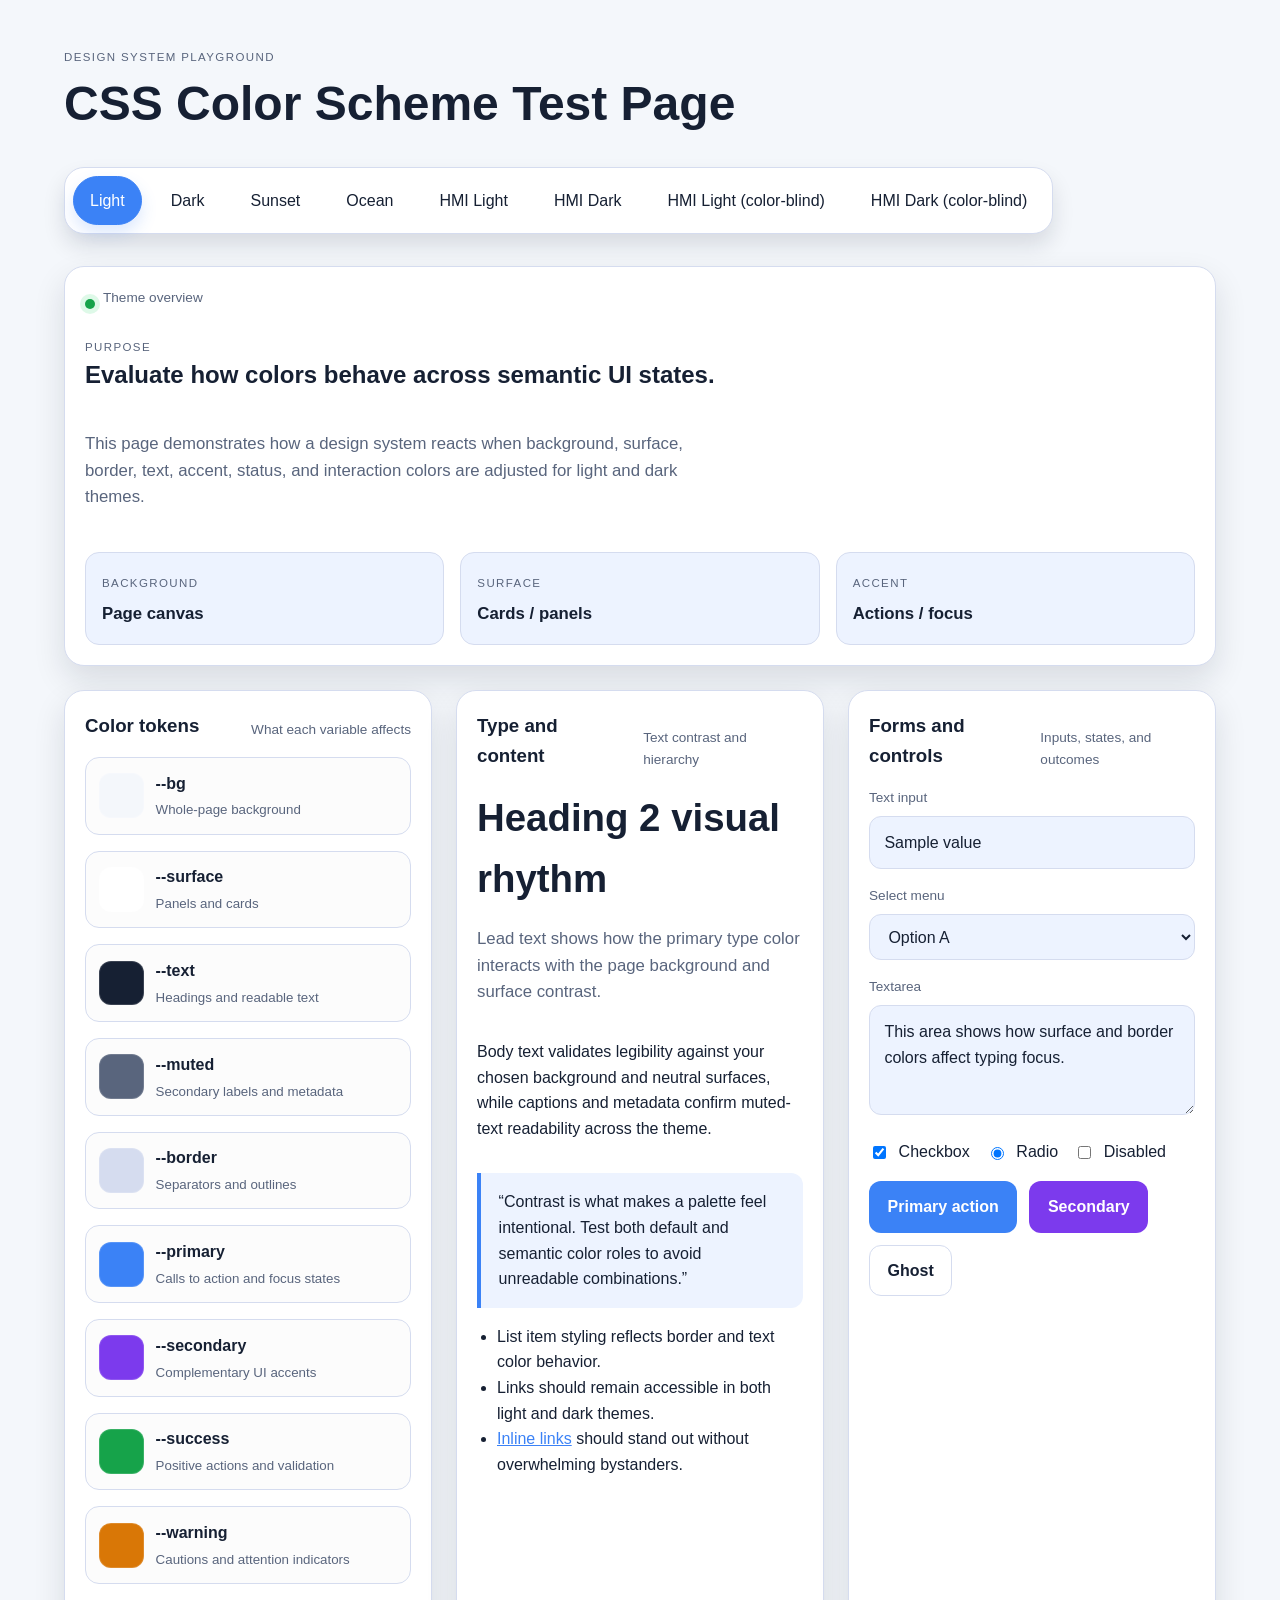
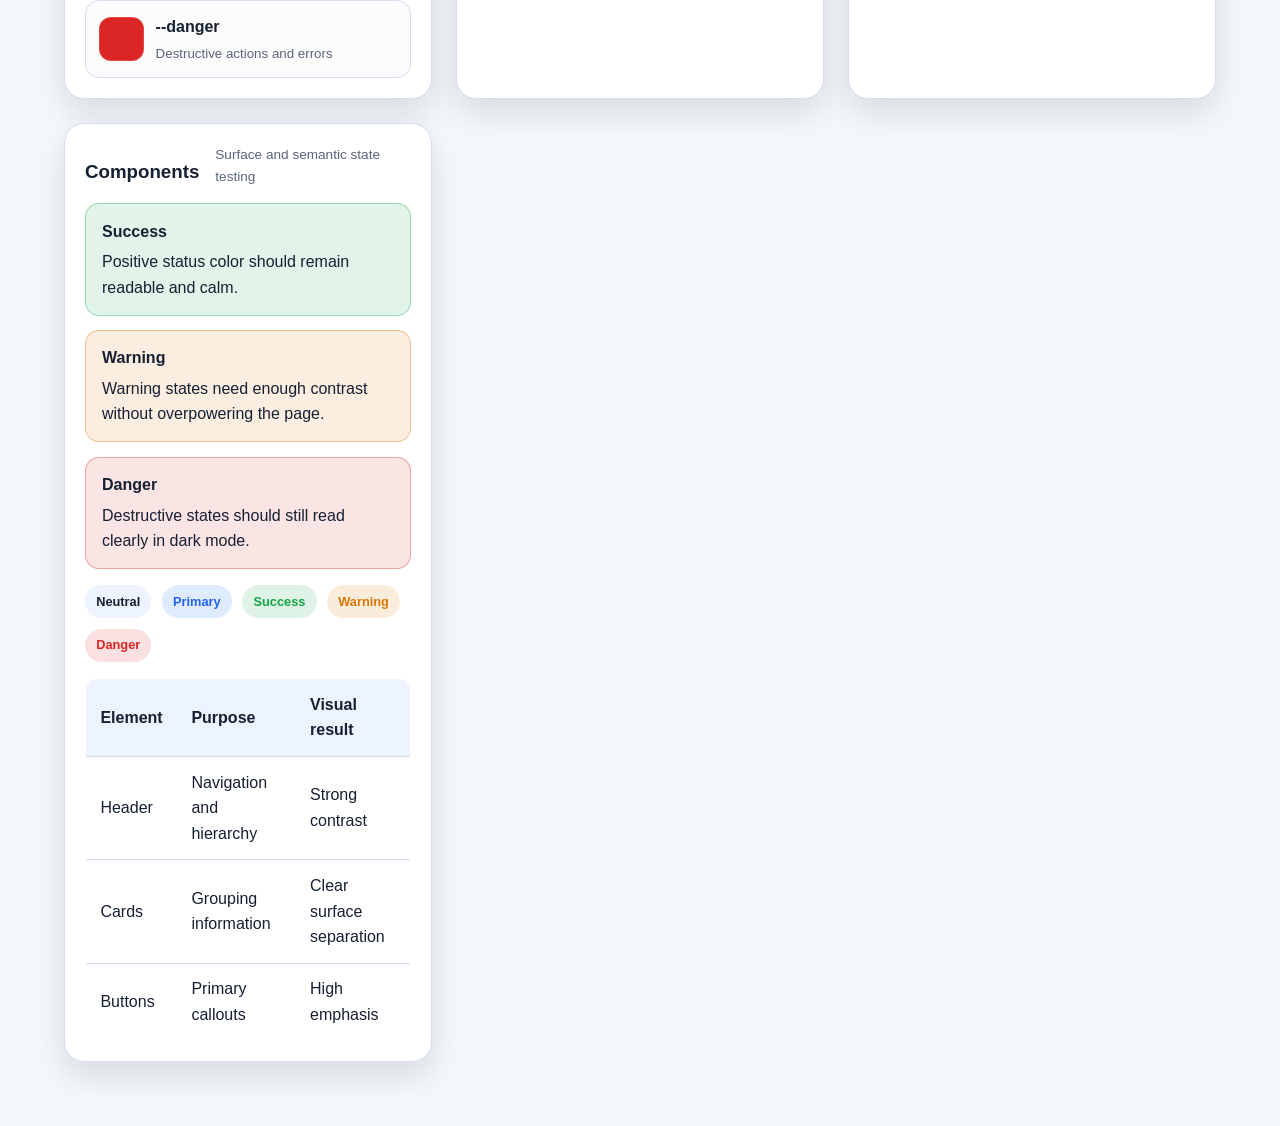
==== index.html @ 06e15a3f "Add four accessible HMI light and dark themes" ====
<!DOCTYPE html>
<html lang="en">
  <head>
    <meta charset="UTF-8" />
    <meta name="viewport" content="width=device-width, initial-scale=1.0" />
    <meta
      name="description"
      content="Theme playground for testing CSS color variables across light and dark color schemes."
    />
    <meta name="theme-color" content="#3b82f6" />
    <title>CSS Color Scheme Playground</title>
    <link rel="stylesheet" href="styles.css" />
  </head>
  <body>
    <div class="app-shell">
      <header class="topbar">
        <div>
          <p class="eyebrow">Design system playground</p>
          <h1>CSS Color Scheme Test Page</h1>
        </div>

        <div class="theme-picker" role="group" aria-label="Theme selector">
          <button class="theme-option is-active" data-theme-option="light" type="button">
            Light
          </button>
          <button class="theme-option" data-theme-option="dark" type="button">Dark</button>
          <button class="theme-option" data-theme-option="sunset" type="button">Sunset</button>
          <button class="theme-option" data-theme-option="ocean" type="button">Ocean</button>
          <button class="theme-option" data-theme-option="hmi-light" type="button">HMI Light</button>
          <button class="theme-option" data-theme-option="hmi-dark" type="button">HMI Dark</button>
          <button class="theme-option" data-theme-option="hmi-light-cvd" type="button">HMI Light (color-blind)</button>
          <button class="theme-option" data-theme-option="hmi-dark-cvd" type="button">HMI Dark (color-blind)</button>
        </div>
      </header>

      <main class="page-grid">
        <section class="panel hmi-demo" aria-labelledby="hmi-title">
          <p class="section-kicker">Operator display / sample states</p>
          <h2 id="hmi-title">Quiet during normal operation. Clear when attention is needed.</h2>
          <p class="lead">Neutral surfaces keep the process readable. Alarm priorities use color,
            shape, and text together. Color-blind variants use orange, blue, and purple instead
            of red-based priority coding; labels remain the same in every HMI theme.</p>
          <div class="alarm-grid">
            <div class="alarm-sample normal-state"><span class="alarm-symbol normal-symbol" aria-hidden="true">&#10003;</span><div><strong>Normal / running</strong><p>P-101 pump · No active alarm</p></div></div>
            <div class="alarm-sample priority-1"><span class="alarm-symbol octagon" aria-hidden="true">!</span><div><strong>P1 · High priority</strong><p>PT-101 · Pressure high-high</p></div></div>
            <div class="alarm-sample priority-2"><span class="alarm-symbol triangle" aria-hidden="true">!</span><div><strong>P2 · Medium priority</strong><p>LT-202 · Level high</p></div></div>
            <div class="alarm-sample priority-3"><span class="alarm-symbol square" aria-hidden="true">!</span><div><strong>P3 · Low priority</strong><p>FT-303 · Flow low</p></div></div>
          </div>
          <p class="hmi-note">Design study informed by ISA-101, EEMUA 201, and IEC 62682.
            These are adapted palettes, not a certified HMI or a standard-mandated color scheme.
            Priority assignments are illustrative.</p>
        </section>
        <section class="panel hero-panel">
          <div class="panel-header">
            <span class="status-dot"></span>
            <p>Theme overview</p>
          </div>

          <div class="hero-content">
            <div>
              <p class="section-kicker">Purpose</p>
              <h2>Evaluate how colors behave across semantic UI states.</h2>
            </div>
            <p class="lead">
              This page demonstrates how a design system reacts when background, surface,
              border, text, accent, status, and interaction colors are adjusted for light and
              dark themes.
            </p>
          </div>

          <div class="hero-metrics">
            <div class="metric-card">
              <span class="metric-label">Background</span>
              <strong>Page canvas</strong>
            </div>
            <div class="metric-card">
              <span class="metric-label">Surface</span>
              <strong>Cards / panels</strong>
            </div>
            <div class="metric-card">
              <span class="metric-label">Accent</span>
              <strong>Actions / focus</strong>
            </div>
          </div>
        </section>

        <section class="panel">
          <div class="section-heading">
            <h3>Color tokens</h3>
            <span>What each variable affects</span>
          </div>

          <div class="swatch-grid">
            <div class="swatch">
              <span class="swatch-color swatch-bg"></span>
              <div>
                <strong>--bg</strong>
                <small>Whole-page background</small>
              </div>
            </div>
            <div class="swatch">
              <span class="swatch-color swatch-surface"></span>
              <div>
                <strong>--surface</strong>
                <small>Panels and cards</small>
              </div>
            </div>
            <div class="swatch">
              <span class="swatch-color swatch-text"></span>
              <div>
                <strong>--text</strong>
                <small>Headings and readable text</small>
              </div>
            </div>
            <div class="swatch">
              <span class="swatch-color swatch-muted"></span>
              <div>
                <strong>--muted</strong>
                <small>Secondary labels and metadata</small>
              </div>
            </div>
            <div class="swatch">
              <span class="swatch-color swatch-border"></span>
              <div>
                <strong>--border</strong>
                <small>Separators and outlines</small>
              </div>
            </div>
            <div class="swatch">
              <span class="swatch-color swatch-primary"></span>
              <div>
                <strong>--primary</strong>
                <small>Calls to action and focus states</small>
              </div>
            </div>
            <div class="swatch">
              <span class="swatch-color swatch-secondary"></span>
              <div>
                <strong>--secondary</strong>
                <small>Complementary UI accents</small>
              </div>
            </div>
            <div class="swatch">
              <span class="swatch-color swatch-success"></span>
              <div>
                <strong>--success</strong>
                <small>Positive actions and validation</small>
              </div>
            </div>
            <div class="swatch">
              <span class="swatch-color swatch-warning"></span>
              <div>
                <strong>--warning</strong>
                <small>Cautions and attention indicators</small>
              </div>
            </div>
            <div class="swatch">
              <span class="swatch-color swatch-danger"></span>
              <div>
                <strong>--danger</strong>
                <small>Destructive actions and errors</small>
              </div>
            </div>
          </div>
        </section>

        <section class="panel">
          <div class="section-heading">
            <h3>Type and content</h3>
            <span>Text contrast and hierarchy</span>
          </div>

          <div class="type-demo">
            <h2>Heading 2 visual rhythm</h2>
            <p class="lead">
              Lead text shows how the primary type color interacts with the page background and
              surface contrast.
            </p>
            <p>
              Body text validates legibility against your chosen background and neutral surfaces,
              while captions and metadata confirm muted-text readability across the theme.
            </p>
            <blockquote>
              “Contrast is what makes a palette feel intentional. Test both default and semantic
              color roles to avoid unreadable combinations.”
            </blockquote>
            <ul>
              <li>List item styling reflects border and text color behavior.</li>
              <li>Links should remain accessible in both light and dark themes.</li>
              <li><a href="#">Inline links</a> should stand out without overwhelming bystanders.</li>
            </ul>
          </div>
        </section>

        <section class="panel">
          <div class="section-heading">
            <h3>Forms and controls</h3>
            <span>Inputs, states, and outcomes</span>
          </div>

          <div class="control-stack">
            <label class="field">
              <span>Text input</span>
              <input type="text" value="Sample value" aria-label="Text input sample" />
            </label>

            <label class="field">
              <span>Select menu</span>
              <select aria-label="Select sample">
                <option>Option A</option>
                <option>Option B</option>
                <option>Option C</option>
              </select>
            </label>

            <label class="field">
              <span>Textarea</span>
              <textarea aria-label="Textarea sample">This area shows how surface and border colors affect typing focus.</textarea>
            </label>

            <div class="check-grid">
              <label class="check-row"><input type="checkbox" checked /> Checkbox</label>
              <label class="check-row"><input type="radio" name="demo-radio" checked /> Radio</label>
              <label class="check-row"><input type="checkbox" /> Disabled</label>
            </div>

            <div class="button-row">
              <button class="primary-button" type="button">Primary action</button>
              <button class="secondary-button" type="button">Secondary</button>
              <button class="ghost-button" type="button">Ghost</button>
            </div>
          </div>
        </section>

        <section class="panel">
          <div class="section-heading">
            <h3>Components</h3>
            <span>Surface and semantic state testing</span>
          </div>

          <div class="component-row">
            <div class="alert alert-success">
              <strong>Success</strong>
              <span>Positive status color should remain readable and calm.</span>
            </div>
            <div class="alert alert-warning">
              <strong>Warning</strong>
              <span>Warning states need enough contrast without overpowering the page.</span>
            </div>
            <div class="alert alert-danger">
              <strong>Danger</strong>
              <span>Destructive states should still read clearly in dark mode.</span>
            </div>
          </div>

          <div class="badge-row">
            <span class="badge badge-neutral">Neutral</span>
            <span class="badge badge-primary">Primary</span>
            <span class="badge badge-success">Success</span>
            <span class="badge badge-warning">Warning</span>
            <span class="badge badge-danger">Danger</span>
          </div>

          <table>
            <thead>
              <tr>
                <th>Element</th>
                <th>Purpose</th>
                <th>Visual result</th>
              </tr>
            </thead>
            <tbody>
              <tr>
                <td>Header</td>
                <td>Navigation and hierarchy</td>
                <td>Strong contrast</td>
              </tr>
              <tr>
                <td>Cards</td>
                <td>Grouping information</td>
                <td>Clear surface separation</td>
              </tr>
              <tr>
                <td>Buttons</td>
                <td>Primary callouts</td>
                <td>High emphasis</td>
              </tr>
            </tbody>
          </table>
        </section>
      </main>
    </div>

    <script src="script.js"></script>
  </body>
</html>
---- styles.css ----
:root {
  --bg: #f4f7fb;
  --surface: #ffffff;
  --surface-strong: #edf3ff;
  --text: #162033;
  --muted: #59657d;
  --border: #d5dcef;
  --primary: #3b82f6;
  --primary-strong: #2563eb;
  --secondary: #7c3aed;
  --accent: #14b8a6;
  --success: #16a34a;
  --warning: #d97706;
  --danger: #dc2626;
  --shadow: rgba(15, 23, 42, 0.12);
  --ring: rgba(59, 130, 246, 0.18);
}

:root[data-theme="dark"] {
  --bg: #0b1220;
  --surface: #111b2d;
  --surface-strong: #18263d;
  --text: #edf3ff;
  --muted: #9eb3d9;
  --border: #2e4060;
  --primary: #7aa2ff;
  --primary-strong: #9bb9ff;
  --secondary: #b38cff;
  --accent: #3dd9c1;
  --success: #4ade80;
  --warning: #fbbf24;
  --danger: #f87171;
  --shadow: rgba(2, 6, 23, 0.55);
  --ring: rgba(122, 162, 255, 0.2);
}

:root[data-theme="sunset"] {
  --bg: #2b1a20;
  --surface: #3a2328;
  --surface-strong: #5a2b32;
  --text: #fce7f3;
  --muted: #f9c7d0;
  --border: #7d4a58;
  --primary: #f97316;
  --primary-strong: #ea580c;
  --secondary: #f43f5e;
  --accent: #fdba74;
  --success: #4ade80;
  --warning: #fbbf24;
  --danger: #fb7185;
  --shadow: rgba(38, 18, 25, 0.45);
  --ring: rgba(249, 115, 22, 0.22);
}

:root[data-theme="ocean"] {
  --bg: #061c24;
  --surface: #0d2d39;
  --surface-strong: #123b4f;
  --text: #e6fbff;
  --muted: #a5dfe8;
  --border: #2a6574;
  --primary: #38bdf8;
  --primary-strong: #0ea5e9;
  --secondary: #8b5cf6;
  --accent: #2dd4bf;
  --success: #34d399;
  --warning: #fbbf24;
  --danger: #f87171;
  --shadow: rgba(2, 12, 22, 0.5);
  --ring: rgba(56, 189, 248, 0.22);
}

* {
  box-sizing: border-box;
}

html {
  color-scheme: light;
}

:root[data-theme="dark"],
:root[data-theme="sunset"],
:root[data-theme="ocean"] {
  color-scheme: dark;
}

body {
  margin: 0;
  min-height: 100vh;
  background: var(--bg);
  color: var(--text);
  font-family: Inter, "Segoe UI", sans-serif;
  line-height: 1.6;
  transition: background 0.2s ease, color 0.2s ease;
}

button,
input,
select,
textarea {
  font: inherit;
}

button,
input,
select,
textarea,
.badge,
.alert,
.metric-card,
.panel {
  transition: background-color 0.2s ease, border-color 0.2s ease, color 0.2s ease,
    box-shadow 0.2s ease;
}

.app-shell {
  max-width: 1200px;
  margin: 0 auto;
  padding: 3rem 1.5rem 4rem;
}

.topbar {
  display: flex;
  align-items: center;
  justify-content: space-between;
  gap: 1.5rem;
  margin-bottom: 2rem;
}

.eyebrow,
.section-kicker,
.metric-label {
  margin: 0;
  color: var(--muted);
  letter-spacing: 0.12em;
  text-transform: uppercase;
  font-size: 0.72rem;
}

h1,
h2,
h3,
p {
  margin-top: 0;
}

h1 {
  margin-bottom: 0;
  font-size: clamp(2rem, 4vw, 3rem);
}

.theme-picker {
  display: flex;
  flex-wrap: wrap;
  gap: 0.75rem;
  padding: 0.5rem;
  border: 1px solid var(--border);
  border-radius: 999px;
  background: var(--surface);
  box-shadow: 0 12px 22px var(--shadow);
}

.theme-option {
  border: 1px solid transparent;
  border-radius: 999px;
  background: transparent;
  padding: 0.65rem 1rem;
  color: var(--text);
  cursor: pointer;
}

.theme-option.is-active {
  background: var(--primary);
  color: white;
  border-color: var(--primary);
  box-shadow: 0 8px 16px var(--ring);
}

.page-grid {
  display: grid;
  grid-template-columns: repeat(auto-fit, minmax(280px, 1fr));
  gap: 1.5rem;
}

.panel {
  background: var(--surface);
  border: 1px solid var(--border);
  border-radius: 20px;
  padding: 1.25rem;
  box-shadow: 0 14px 32px var(--shadow);
}

.hero-panel {
  grid-column: 1 / -1;
}

.panel-header {
  display: inline-flex;
  align-items: center;
  gap: 0.5rem;
  margin-bottom: 1rem;
  color: var(--muted);
  font-size: 0.85rem;
}

.status-dot {
  width: 10px;
  height: 10px;
  border-radius: 50%;
  background: var(--success);
  box-shadow: 0 0 0 5px rgba(74, 222, 128, 0.18);
}

.hero-content {
  display: grid;
  gap: 1rem;
  margin-bottom: 1.5rem;
}

.lead {
  max-width: 70ch;
  color: var(--muted);
  font-size: 1.05rem;
}

.hero-metrics {
  display: grid;
  grid-template-columns: repeat(auto-fit, minmax(140px, 1fr));
  gap: 1rem;
}

.metric-card {
  border: 1px solid var(--border);
  background: var(--surface-strong);
  border-radius: 14px;
  padding: 1rem;
}

.metric-card strong {
  display: block;
  margin-top: 0.4rem;
  font-size: 1.05rem;
}

.section-heading {
  display: flex;
  align-items: end;
  justify-content: space-between;
  gap: 1rem;
  margin-bottom: 1rem;
}

.section-heading h3 {
  margin-bottom: 0;
}

.section-heading span {
  color: var(--muted);
  font-size: 0.85rem;
}

.swatch-grid {
  display: grid;
  grid-template-columns: repeat(auto-fit, minmax(180px, 1fr));
  gap: 1rem;
}

.swatch {
  display: flex;
  gap: 0.75rem;
  align-items: center;
  border: 1px solid var(--border);
  border-radius: 14px;
  padding: 0.8rem;
  background: rgba(0, 0, 0, 0.01);
}

.swatch-color {
  width: 2.8rem;
  height: 2.8rem;
  border-radius: 12px;
  display: inline-block;
  flex-shrink: 0;
  border: 1px solid rgba(255, 255, 255, 0.15);
}

.swatch-bg { background: var(--bg); }
.swatch-surface { background: var(--surface); }
.swatch-text { background: var(--text); }
.swatch-muted { background: var(--muted); }
.swatch-border { background: var(--border); }
.swatch-primary { background: var(--primary); }
.swatch-secondary { background: var(--secondary); }
.swatch-success { background: var(--success); }
.swatch-warning { background: var(--warning); }
.swatch-danger { background: var(--danger); }

.swatch div {
  display: flex;
  flex-direction: column;
  gap: 0.2rem;
}

.swatch small {
  color: var(--muted);
}

.type-demo {
  display: grid;
  gap: 1rem;
}

.type-demo h2 {
  font-size: clamp(1.6rem, 3vw, 2.4rem);
  margin-bottom: 0;
}

.type-demo ul,
.type-demo ol {
  padding-left: 1.25rem;
  margin: 0;
}

blockquote {
  margin: 0;
  padding: 1rem 1.1rem;
  border-left: 4px solid var(--primary);
  background: var(--surface-strong);
  border-radius: 0 12px 12px 0;
  color: var(--text);
}

a {
  color: var(--primary);
}

.control-stack {
  display: grid;
  gap: 1rem;
}

.field {
  display: grid;
  gap: 0.45rem;
}

.field span {
  color: var(--muted);
  font-size: 0.85rem;
}

input,
select,
textarea {
  width: 100%;
  border: 1px solid var(--border);
  border-radius: 12px;
  background: var(--surface-strong);
  color: var(--text);
  padding: 0.8rem 0.9rem;
}

textarea {
  min-height: 110px;
  resize: vertical;
}

input:focus,
select:focus,
textarea:focus {
  outline: none;
  border-color: var(--primary);
  box-shadow: 0 0 0 4px var(--ring);
}

.check-grid {
  display: flex;
  flex-wrap: wrap;
  gap: 1rem;
  margin-top: 0.5rem;
}

.check-row {
  display: inline-flex;
  align-items: center;
  gap: 0.6rem;
  color: var(--text);
}

.check-row input {
  width: auto;
}

.button-row {
  display: flex;
  flex-wrap: wrap;
  gap: 0.75rem;
}

.primary-button,
.secondary-button,
.ghost-button {
  appearance: none;
  border: 1px solid transparent;
  border-radius: 12px;
  padding: 0.75rem 1.1rem;
  cursor: pointer;
  font-weight: 600;
}

.primary-button {
  background: var(--primary);
  color: white;
}

.primary-button:hover {
  background: var(--primary-strong);
}

.secondary-button {
  background: var(--secondary);
  color: white;
}

.ghost-button {
  background: transparent;
  color: var(--text);
  border-color: var(--border);
}

.component-row {
  display: grid;
  gap: 0.9rem;
  margin-bottom: 1rem;
}

.alert {
  border: 1px solid transparent;
  border-radius: 14px;
  padding: 0.9rem 1rem;
  display: grid;
  gap: 0.3rem;
}

.alert-success {
  background: rgba(22, 163, 74, 0.12);
  border-color: rgba(22, 163, 74, 0.35);
  color: var(--text);
}

.alert-warning {
  background: rgba(217, 119, 6, 0.12);
  border-color: rgba(217, 119, 6, 0.35);
  color: var(--text);
}

.alert-danger {
  background: rgba(220, 38, 38, 0.12);
  border-color: rgba(220, 38, 38, 0.35);
  color: var(--text);
}

.badge-row {
  display: flex;
  flex-wrap: wrap;
  gap: 0.65rem;
  margin-bottom: 1rem;
}

.badge {
  display: inline-flex;
  align-items: center;
  border-radius: 999px;
  padding: 0.4rem 0.7rem;
  font-size: 0.8rem;
  font-weight: 600;
}

.badge-neutral {
  background: var(--surface-strong);
  color: var(--text);
}

.badge-primary {
  background: rgba(59, 130, 246, 0.16);
  color: var(--primary-strong);
}

.badge-success {
  background: rgba(22, 163, 74, 0.14);
  color: var(--success);
}

.badge-warning {
  background: rgba(217, 119, 6, 0.14);
  color: var(--warning);
}

.badge-danger {
  background: rgba(220, 38, 38, 0.14);
  color: var(--danger);
}

table {
  width: 100%;
  border-collapse: collapse;
  overflow: hidden;
  border-radius: 12px;
  border: 1px solid var(--border);
}

th,
td {
  text-align: left;
  padding: 0.8rem 0.9rem;
  border-bottom: 1px solid var(--border);
}

thead {
  background: var(--surface-strong);
}

tbody tr:last-child td {
  border-bottom: none;
}

@media (max-width: 700px) {
  .topbar {
    flex-direction: column;
    align-items: flex-start;
  }

  .theme-picker {
    width: 100%;
  }
}

/* HMI palettes: project adaptations; see README for rationale and sources. */
:root[data-theme^="hmi-"] {
  --bg: #d4d6d8;
  --surface: #eceeef;
  --surface-strong: #dfe2e4;
  --text: #202428;
  --muted: #50565c;
  --border: #777e85;
  --primary: #41484f;
  --primary-strong: #30363c;
  --secondary: #50565c;
  --accent: #50565c;
  --success: #50565c;
  --warning: #775600;
  --danger: #b22222;
  --alarm-low: #75409a;
  --on-primary: #ffffff;
  --on-alarm: #ffffff;
  --shadow: transparent;
  --ring: #41484f;
  color-scheme: light;
}

:root[data-theme="hmi-dark"],
:root[data-theme="hmi-dark-cvd"] {
  --bg: #202428;
  --surface: #2b3035;
  --surface-strong: #363c42;
  --text: #edf0f2;
  --muted: #bcc2c8;
  --border: #858e97;
  --primary: #c4cbd2;
  --primary-strong: #e0e5e9;
  --secondary: #bcc2c8;
  --accent: #bcc2c8;
  --success: #bcc2c8;
  --warning: #f0ca62;
  --danger: #ff9696;
  --alarm-low: #d6aff5;
  --on-primary: #202428;
  --on-alarm: #202428;
  --ring: #c4cbd2;
  color-scheme: dark;
}

:root[data-theme="hmi-light-cvd"] {
  --danger: #9b4300;
  --warning: #00679a;
  --alarm-low: #75409a;
}

:root[data-theme="hmi-dark-cvd"] {
  --danger: #ffba75;
  --warning: #78caff;
  --alarm-low: #d6aff5;
}

/* Let eight options wrap without distorting the original pill container. */
.topbar { flex-wrap: wrap; }
.theme-picker { border-radius: 20px; }
.hmi-demo { display: none; grid-column: 1 / -1; }
:root[data-theme^="hmi-"] .hmi-demo { display: block; }
:root[data-theme^="hmi-"] .theme-option.is-active,
:root[data-theme^="hmi-"] .primary-button,
:root[data-theme^="hmi-"] .secondary-button { color: var(--on-primary); }
:root[data-theme^="hmi-"] .status-dot { box-shadow: none; }
:root[data-theme^="hmi-"] .badge-primary { background: var(--surface-strong); }
:root[data-theme^="hmi-"] .alert,
:root[data-theme^="hmi-"] .badge-success,
:root[data-theme^="hmi-"] .badge-warning,
:root[data-theme^="hmi-"] .badge-danger {
  background: var(--surface-strong);
}
/* Generic component examples stay neutral; priority hues belong to alarms. */
:root[data-theme^="hmi-"] .alert,
:root[data-theme^="hmi-"] .badge { color: var(--text); border: 1px solid var(--border); }
:root[data-theme^="hmi-"] :is(button, a, input, select, textarea):focus-visible {
  outline: 3px solid var(--primary);
  outline-offset: 3px;
  box-shadow: none;
}
:root[data-theme^="hmi-"] input { accent-color: var(--primary); }
.alarm-grid { display: grid; grid-template-columns: repeat(auto-fit, minmax(min(100%, 230px), 1fr)); gap: 1rem; }
.alarm-sample { --state-color: var(--success); display: flex; align-items: center; gap: 0.8rem; padding: 1rem; border: 2px solid var(--state-color); border-radius: 8px; }
.alarm-sample p { margin: 0.25rem 0 0; color: var(--muted); font-size: 0.85rem; }
.priority-1 { --state-color: var(--danger); }
.priority-2 { --state-color: var(--warning); }
.priority-3 { --state-color: var(--alarm-low); }
.alarm-symbol { display: grid; place-items: center; flex: 0 0 2rem; height: 2rem; background: var(--state-color); color: var(--on-alarm); font-weight: 800; }
.normal-symbol { border-radius: 50%; }
.octagon { clip-path: polygon(30% 0, 70% 0, 100% 30%, 100% 70%, 70% 100%, 30% 100%, 0 70%, 0 30%); }
.triangle { clip-path: polygon(50% 0, 100% 100%, 0 100%); padding-top: 0.45rem; }
.square { border-radius: 0; }
.hmi-note { margin: 1.25rem 0 0; color: var(--muted); font-size: 0.85rem; }
@media (max-width: 400px) {
  .app-shell { padding-inline: 0.75rem; }
  .page-grid { grid-template-columns: minmax(0, 1fr); }
  th, td { padding: 0.5rem; overflow-wrap: anywhere; }
}
@media (prefers-reduced-motion: reduce) {
  *, *::before, *::after { transition: none !important; }
}
:root[data-theme^="hmi-"] .theme-option.is-active { box-shadow: none; }
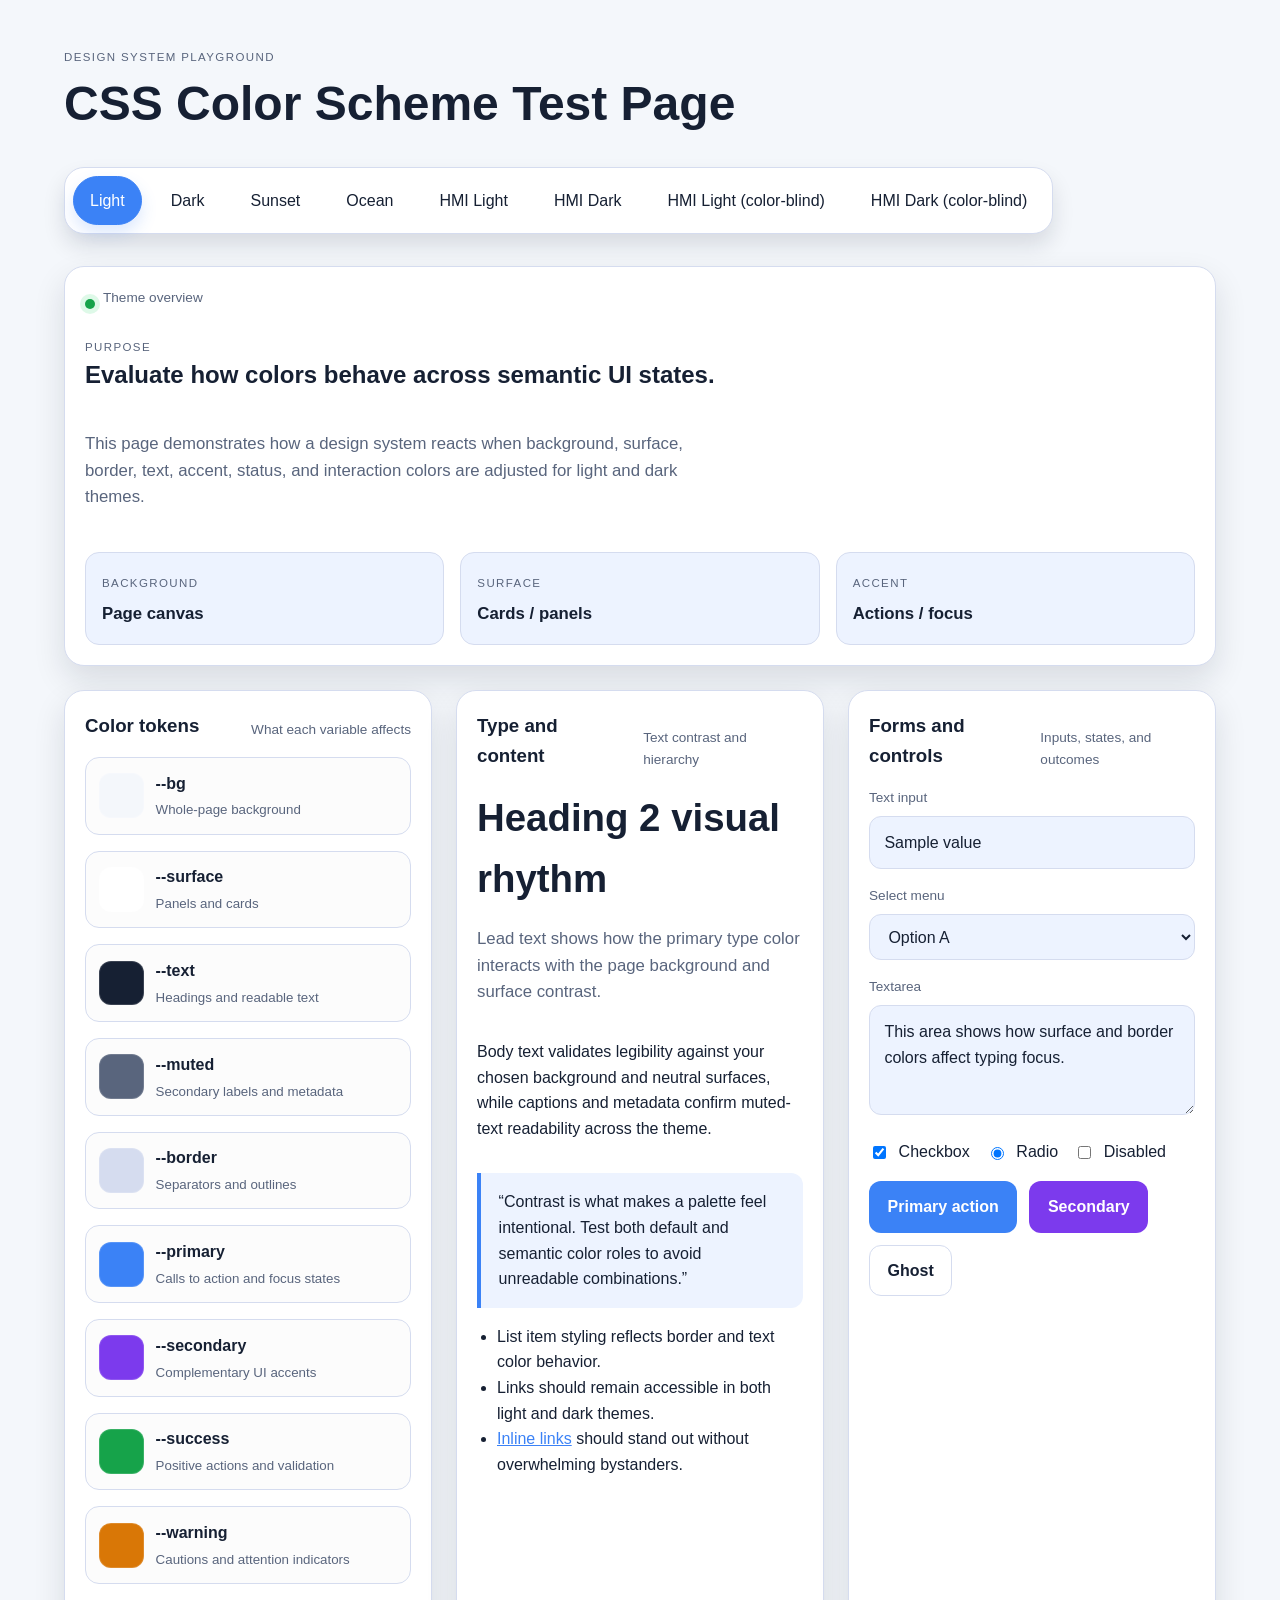
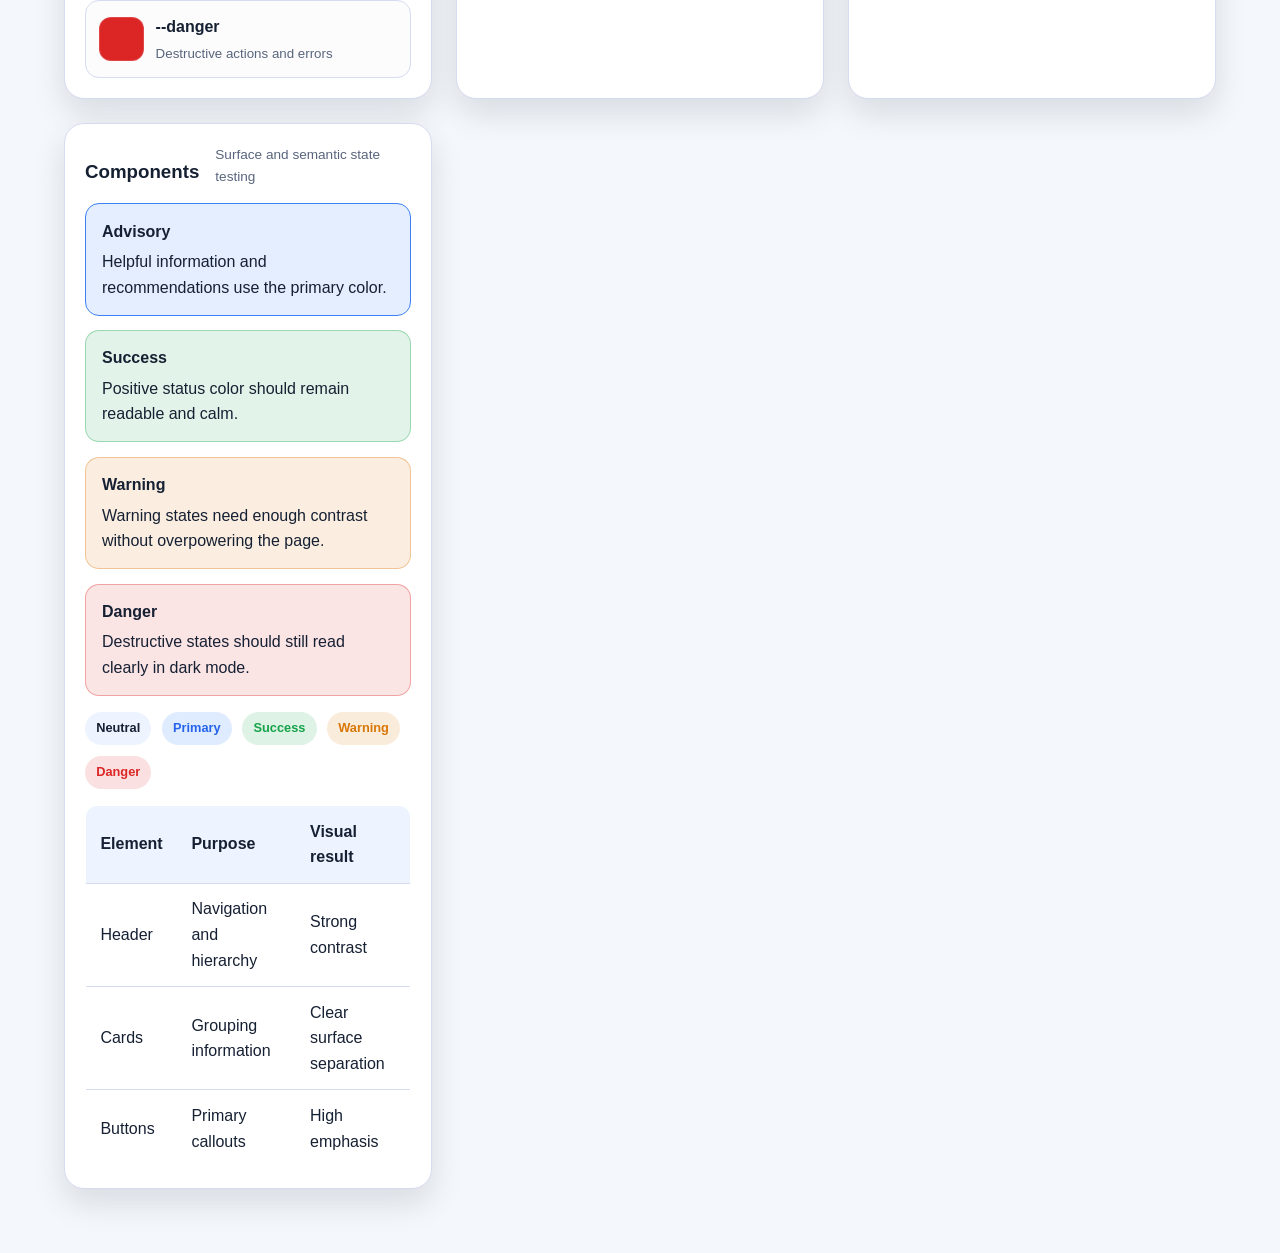
==== commit a832adcd: "Add a primary-colored advisory card" ====
--- a/index.html
+++ b/index.html
@@ -239,6 +239,10 @@
           </div>
 
           <div class="component-row">
+            <div class="alert alert-advisory">
+              <strong>Advisory</strong>
+              <span>Helpful information and recommendations use the primary color.</span>
+            </div>
             <div class="alert alert-success">
               <strong>Success</strong>
               <span>Positive status color should remain readable and calm.</span>
--- a/styles.css
+++ b/styles.css
@@ -442,6 +442,13 @@
   gap: 0.3rem;
 }
 
+.alert-advisory {
+  --semantic: var(--primary);
+  background: color-mix(in srgb, var(--primary) 14%, var(--surface));
+  border-color: var(--primary);
+  color: var(--text);
+}
+
 .alert-success {
   background: rgba(22, 163, 74, 0.12);
   border-color: rgba(22, 163, 74, 0.35);
@@ -547,7 +554,8 @@
   --primary-strong: #30363c;
   --secondary: #50565c;
   --accent: #50565c;
-  --success: #50565c;
+  --success: #24633d;
+  --badge-accent: #245b91;
   --warning: #775600;
   --danger: #b22222;
   --alarm-low: #75409a;
@@ -570,7 +578,8 @@
   --primary-strong: #e0e5e9;
   --secondary: #bcc2c8;
   --accent: #bcc2c8;
-  --success: #bcc2c8;
+  --success: #8bd5a3;
+  --badge-accent: #9ecbff;
   --warning: #f0ca62;
   --danger: #ff9696;
   --alarm-low: #d6aff5;
@@ -581,12 +590,16 @@
 }
 
 :root[data-theme="hmi-light-cvd"] {
+  --success: #75409a;
+  --badge-accent: #00665d;
   --danger: #9b4300;
-  --warning: #00679a;
+  --warning: #005f90;
   --alarm-low: #75409a;
 }
 
 :root[data-theme="hmi-dark-cvd"] {
+  --success: #d6aff5;
+  --badge-accent: #7ed8c8;
   --danger: #ffba75;
   --warning: #78caff;
   --alarm-low: #d6aff5;
@@ -601,16 +614,19 @@
 :root[data-theme^="hmi-"] .primary-button,
 :root[data-theme^="hmi-"] .secondary-button { color: var(--on-primary); }
 :root[data-theme^="hmi-"] .status-dot { box-shadow: none; }
-:root[data-theme^="hmi-"] .badge-primary { background: var(--surface-strong); }
+/* General UI extends the HMI palette with tinted semantic cards and pills. */
+:root[data-theme^="hmi-"] :is(.alert-success, .badge-success) { --semantic: var(--success); }
+:root[data-theme^="hmi-"] :is(.alert-warning, .badge-warning) { --semantic: var(--warning); }
+:root[data-theme^="hmi-"] :is(.alert-danger, .badge-danger) { --semantic: var(--danger); }
+:root[data-theme^="hmi-"] .badge-primary { --semantic: var(--badge-accent); }
 :root[data-theme^="hmi-"] .alert,
-:root[data-theme^="hmi-"] .badge-success,
-:root[data-theme^="hmi-"] .badge-warning,
-:root[data-theme^="hmi-"] .badge-danger {
-  background: var(--surface-strong);
-}
-/* Generic component examples stay neutral; priority hues belong to alarms. */
-:root[data-theme^="hmi-"] .alert,
-:root[data-theme^="hmi-"] .badge { color: var(--text); border: 1px solid var(--border); }
+:root[data-theme^="hmi-"] .badge:not(.badge-neutral) {
+  background: color-mix(in srgb, var(--semantic) 14%, var(--surface));
+  border: 1px solid var(--semantic);
+  color: var(--text);
+}
+:root[data-theme^="hmi-"] .alert strong,
+:root[data-theme^="hmi-"] .badge:not(.badge-neutral) { color: var(--semantic); }
 :root[data-theme^="hmi-"] :is(button, a, input, select, textarea):focus-visible {
   outline: 3px solid var(--primary);
   outline-offset: 3px;
@@ -618,7 +634,7 @@
 }
 :root[data-theme^="hmi-"] input { accent-color: var(--primary); }
 .alarm-grid { display: grid; grid-template-columns: repeat(auto-fit, minmax(min(100%, 230px), 1fr)); gap: 1rem; }
-.alarm-sample { --state-color: var(--success); display: flex; align-items: center; gap: 0.8rem; padding: 1rem; border: 2px solid var(--state-color); border-radius: 8px; }
+.alarm-sample { --state-color: var(--muted); display: flex; align-items: center; gap: 0.8rem; padding: 1rem; border: 2px solid var(--state-color); border-radius: 8px; }
 .alarm-sample p { margin: 0.25rem 0 0; color: var(--muted); font-size: 0.85rem; }
 .priority-1 { --state-color: var(--danger); }
 .priority-2 { --state-color: var(--warning); }
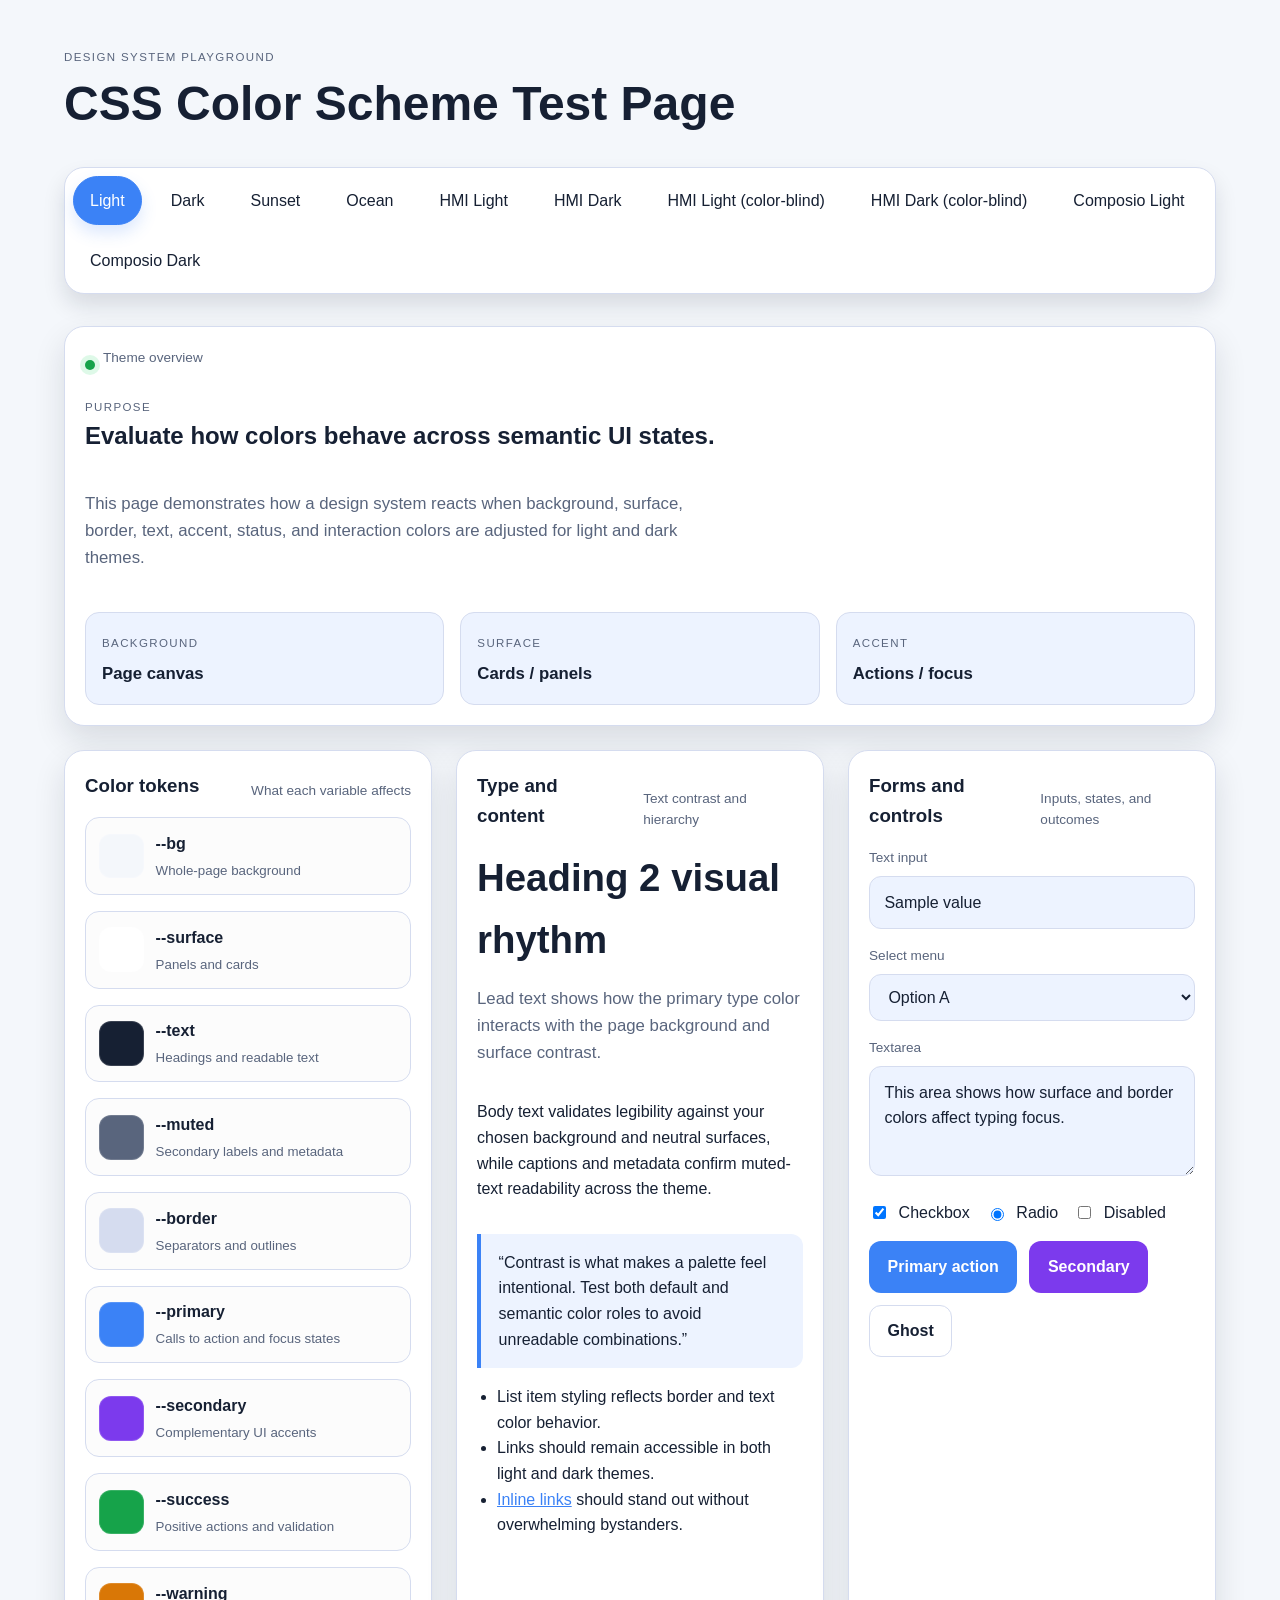
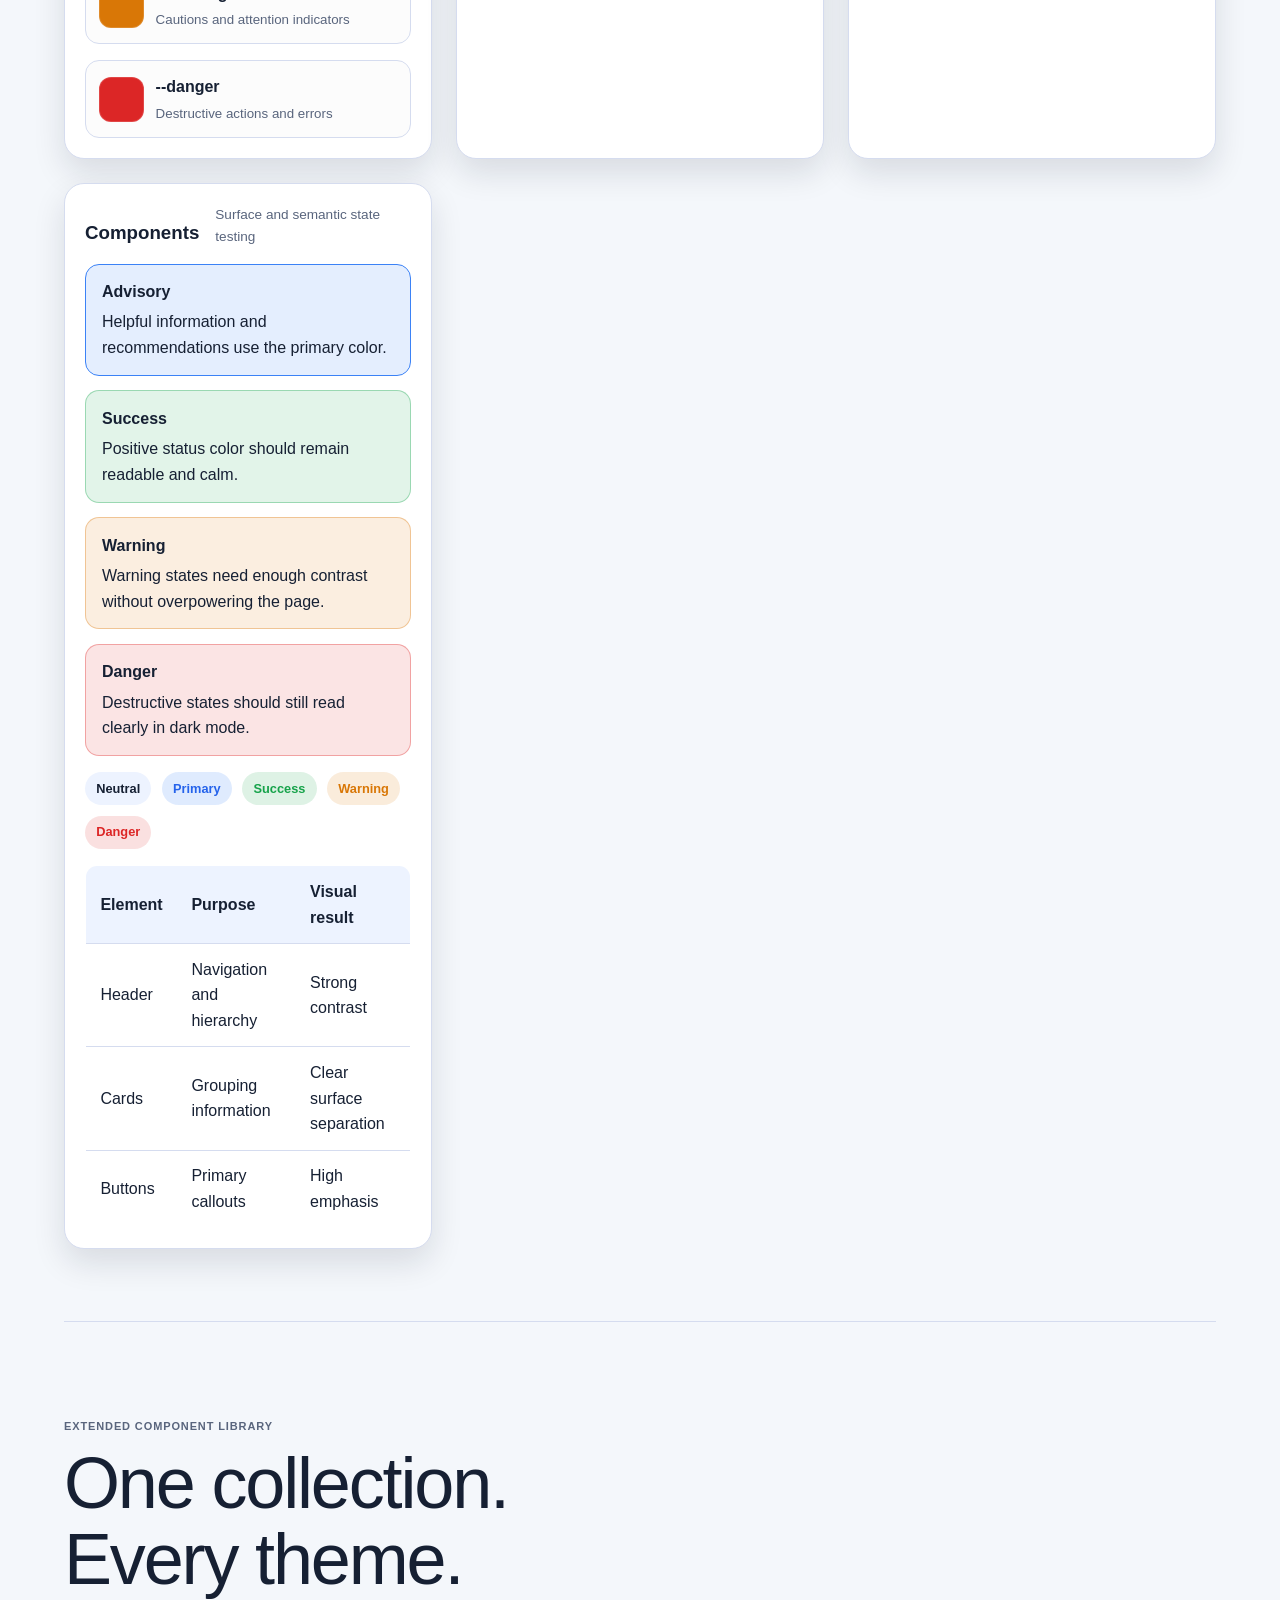
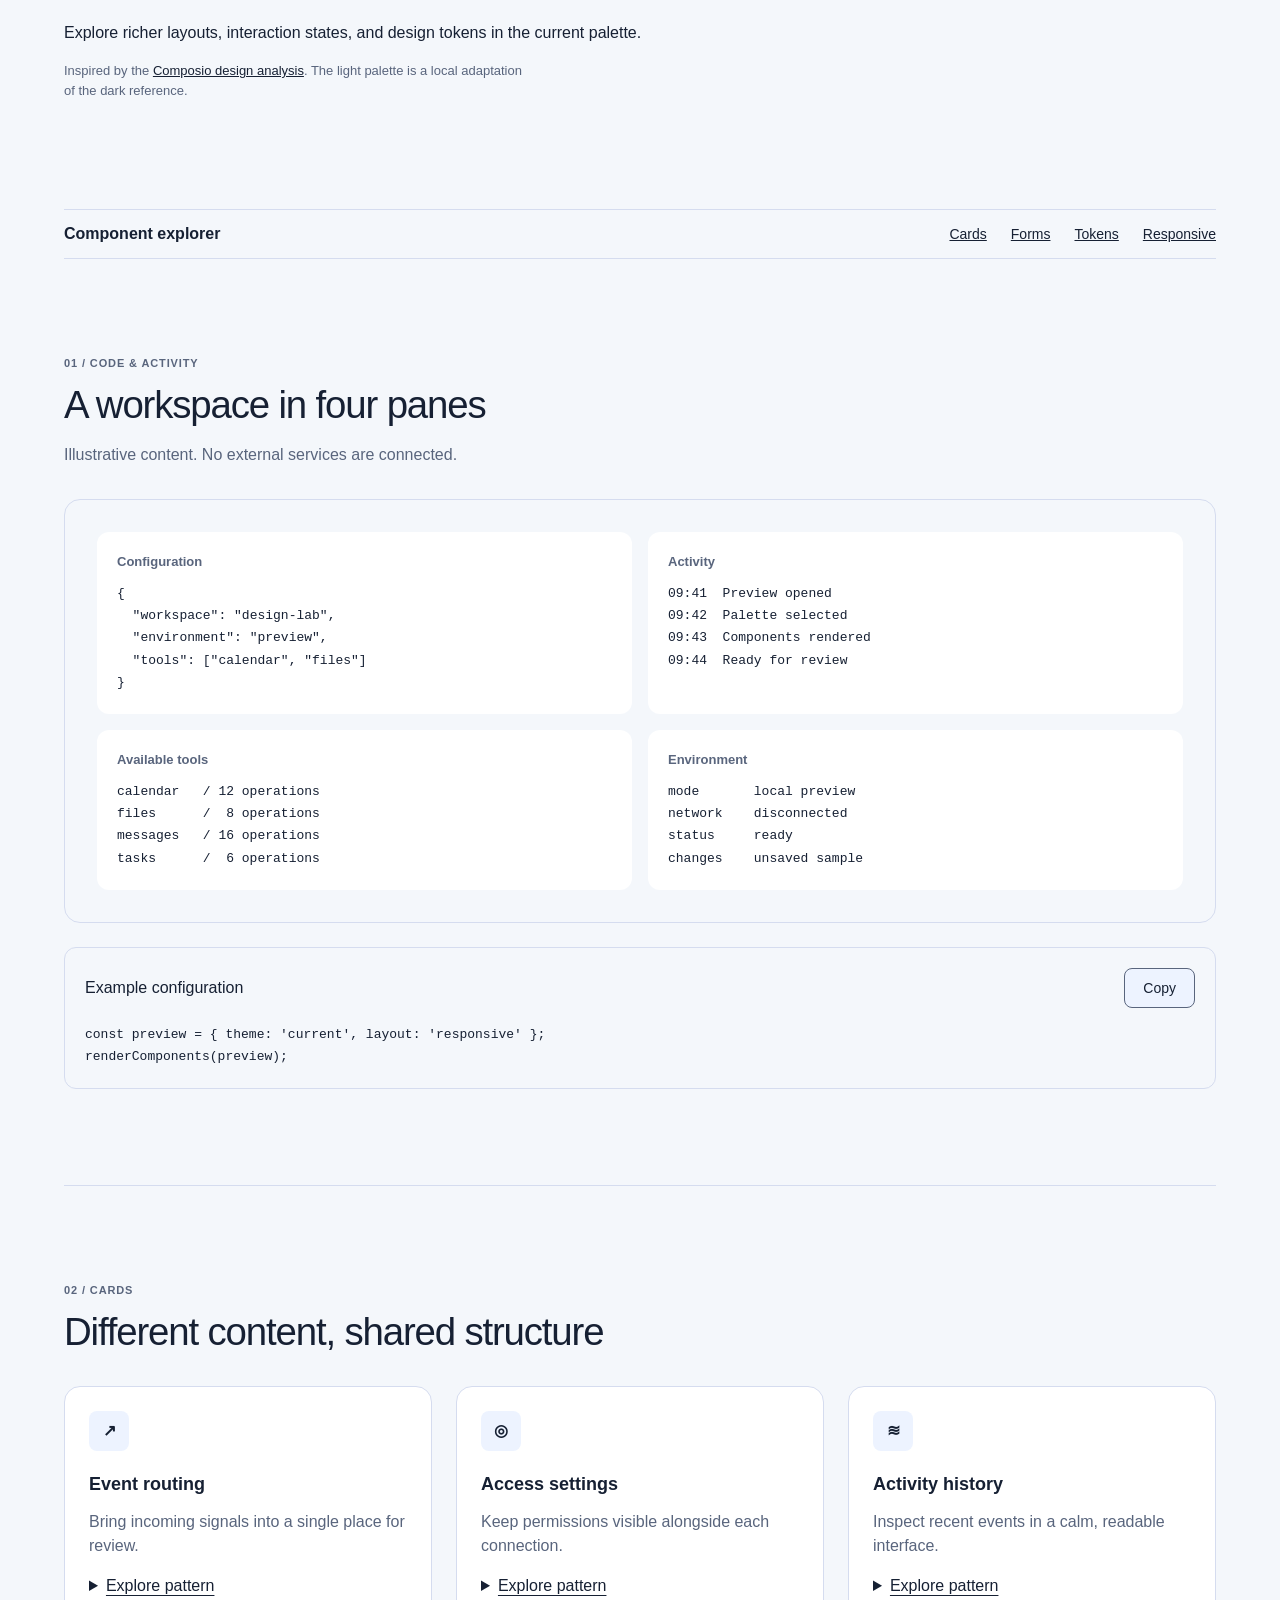
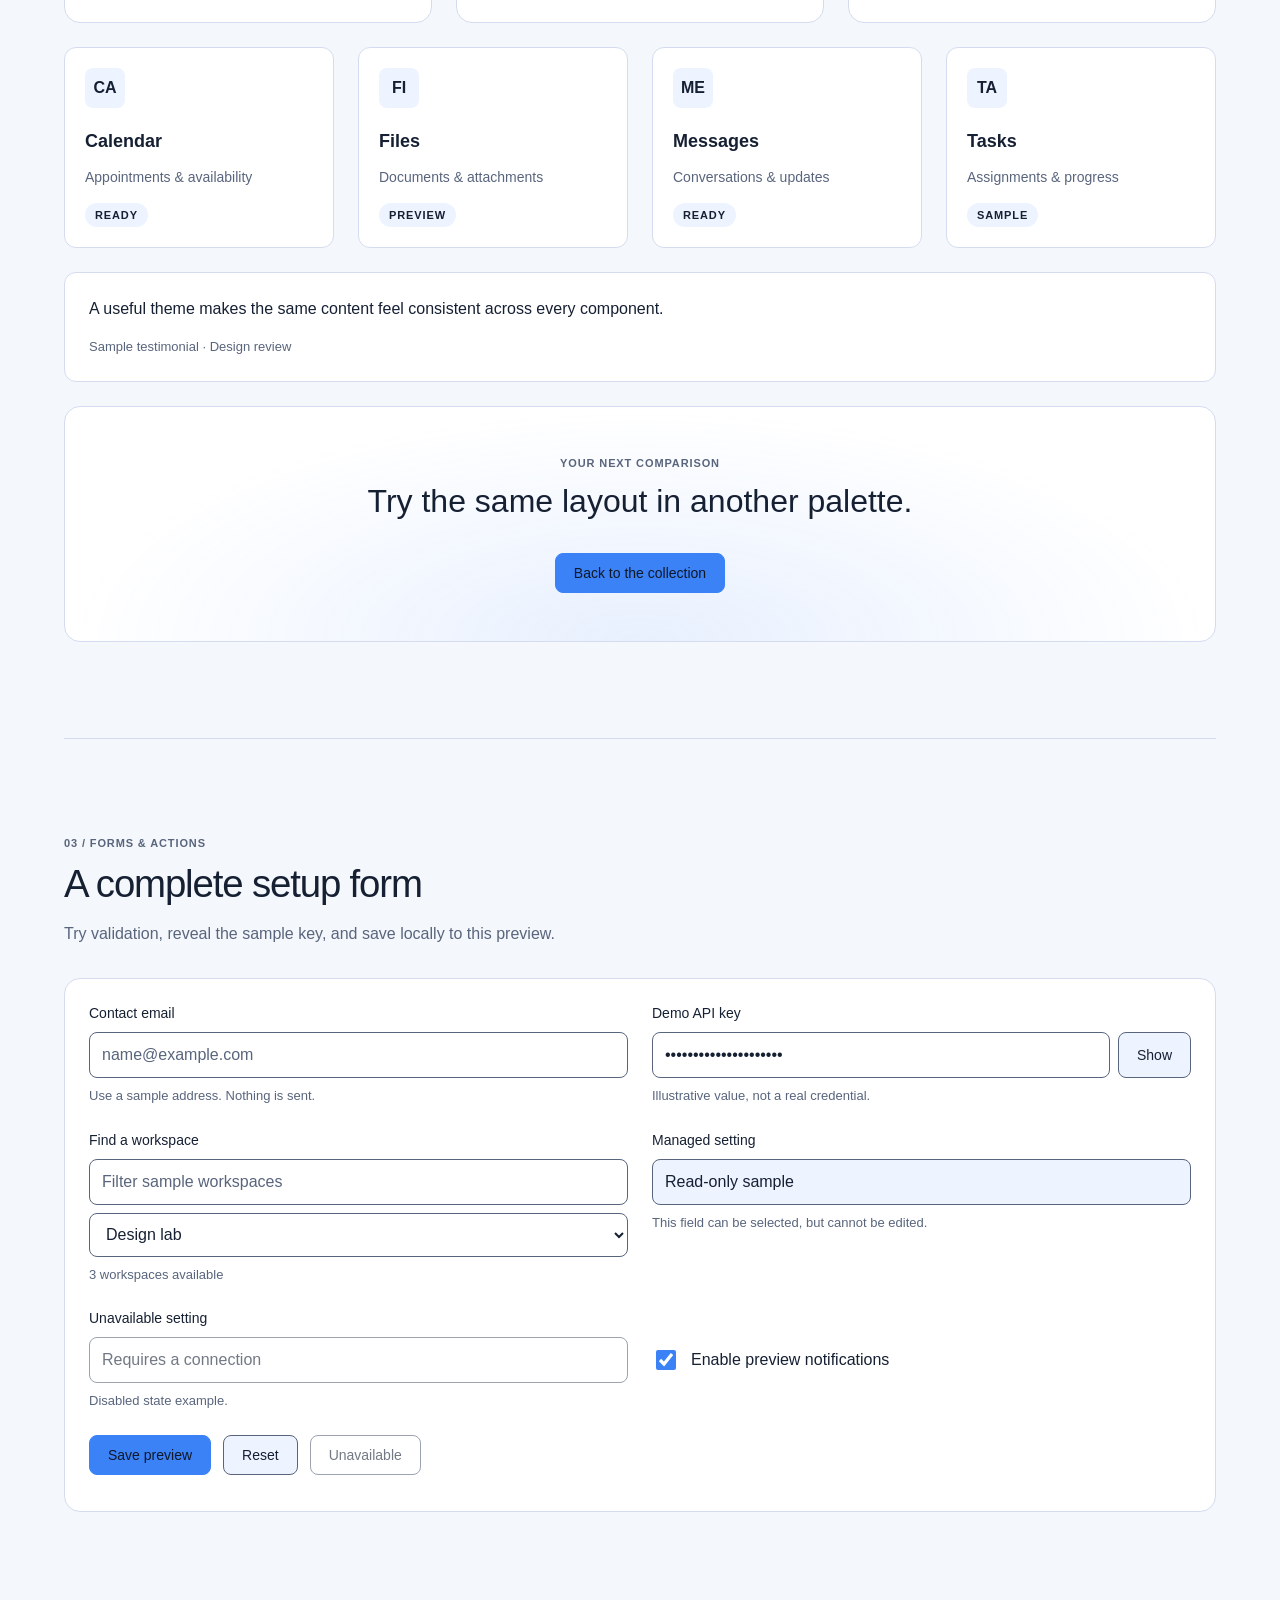
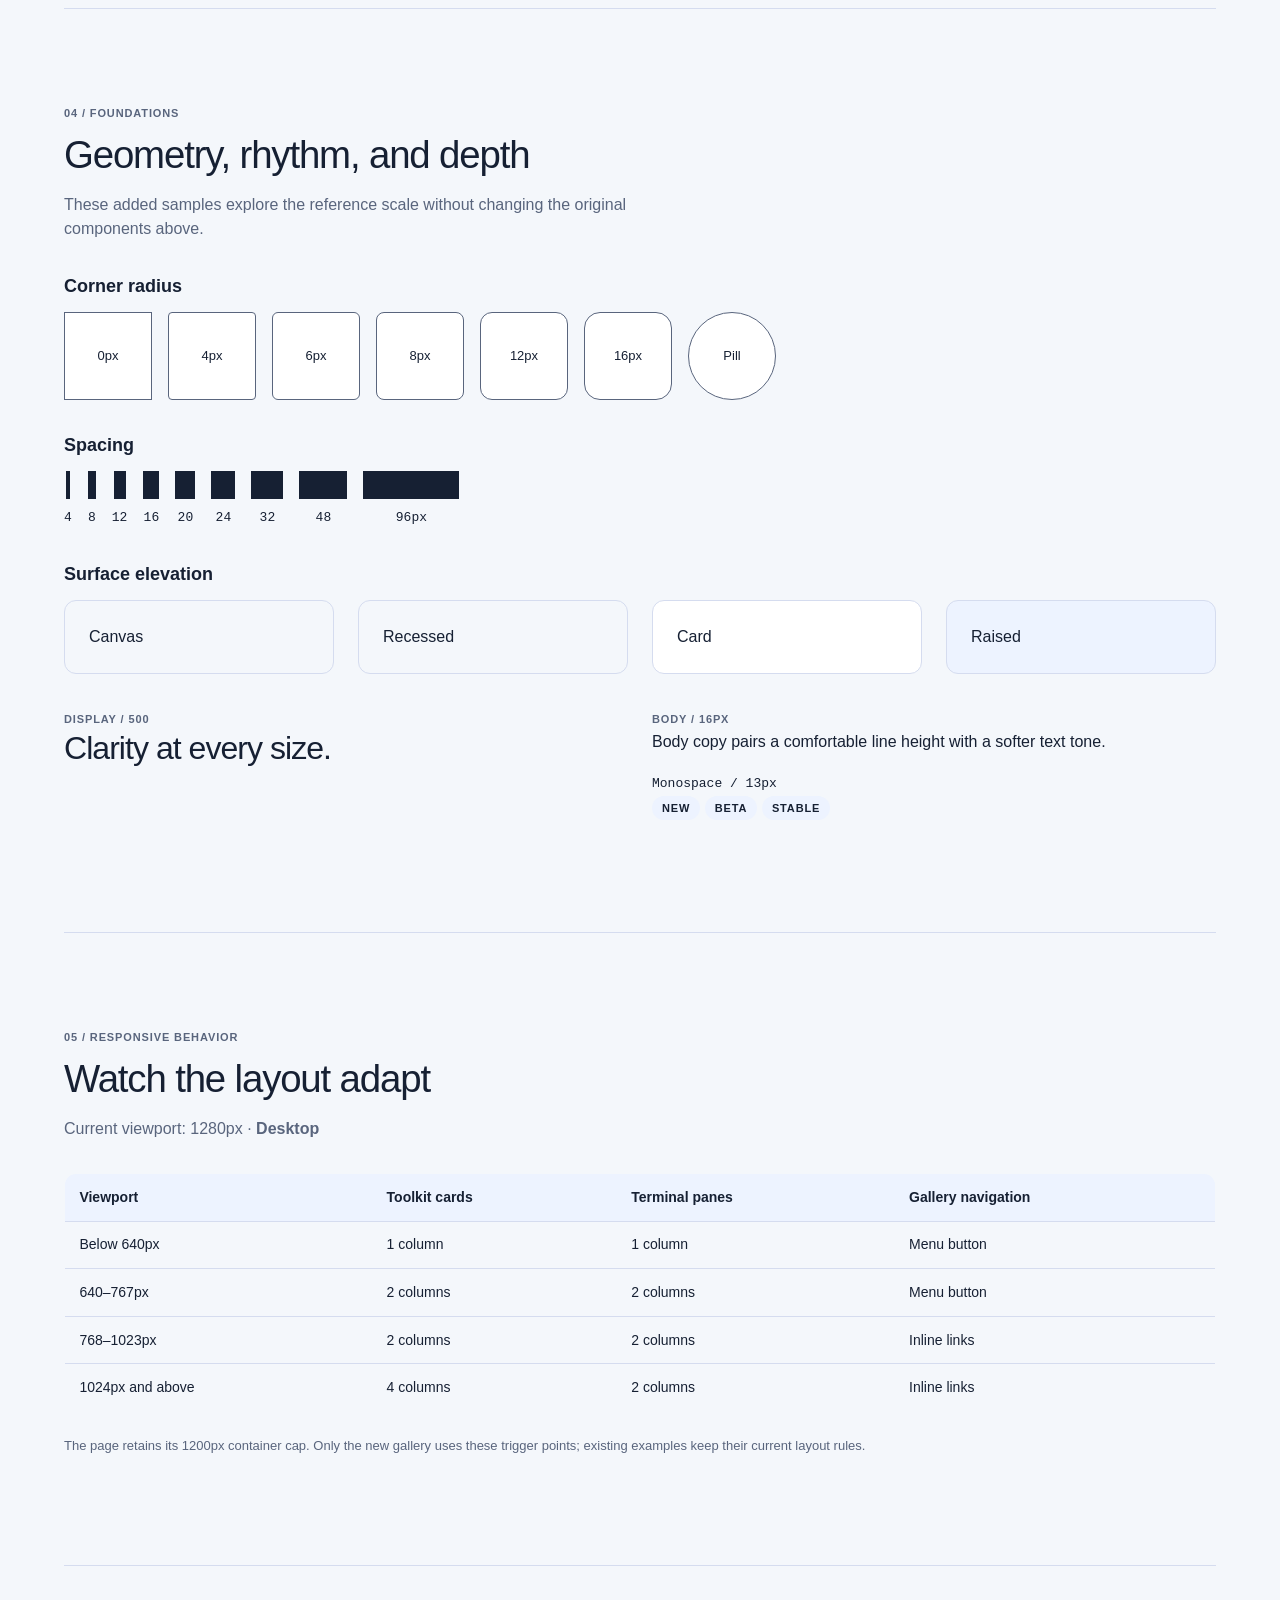
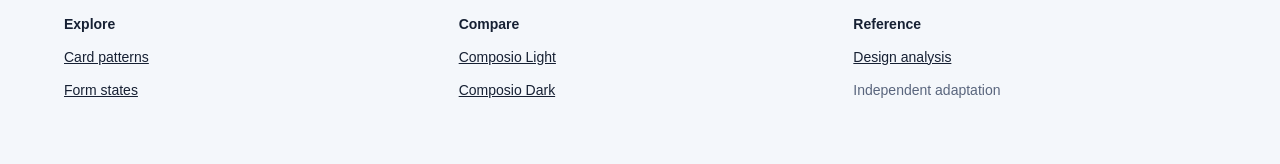
==== commit 8209d109: "Add Composio light and dark pages with shared component gallery" ====
--- a/index.html
+++ b/index.html
@@ -10,6 +10,7 @@
     <meta name="theme-color" content="#3b82f6" />
     <title>CSS Color Scheme Playground</title>
     <link rel="stylesheet" href="styles.css" />
+    <link rel="stylesheet" href="gallery.css" />
   </head>
   <body>
     <div class="app-shell">
@@ -30,6 +31,8 @@
           <button class="theme-option" data-theme-option="hmi-dark" type="button">HMI Dark</button>
           <button class="theme-option" data-theme-option="hmi-light-cvd" type="button">HMI Light (color-blind)</button>
           <button class="theme-option" data-theme-option="hmi-dark-cvd" type="button">HMI Dark (color-blind)</button>
+          <a class="theme-option" data-theme-option="composio-light" href="composio-light.html">Composio Light</a>
+          <a class="theme-option" data-theme-option="composio-dark" href="composio-dark.html">Composio Dark</a>
         </div>
       </header>
 
@@ -292,9 +295,104 @@
             </tbody>
           </table>
         </section>
+        <!-- Shared additive gallery: original examples above retain their styles. -->
+        <section class="x-gallery" aria-labelledby="extended-title">
+          <header class="x-intro">
+            <p class="x-eyebrow">Extended component library</p>
+            <h2 id="extended-title">One collection.<br />Every theme.</h2>
+            <p>Explore richer layouts, interaction states, and design tokens in the current palette.</p>
+            <p class="x-caption">Inspired by the <a href="https://getdesign.md/composio/design-md">Composio design analysis</a>.
+              The light palette is a local adaptation of the dark reference.</p>
+          </header>
+
+          <nav class="x-nav" aria-label="Component gallery">
+            <strong>Component explorer</strong>
+            <button class="x-button x-menu" aria-expanded="false" aria-controls="gallery-links" type="button">Menu</button>
+            <div id="gallery-links" class="x-nav-links">
+              <a href="#gallery-cards">Cards</a><a href="#gallery-forms">Forms</a>
+              <a href="#gallery-tokens">Tokens</a><a href="#gallery-responsive">Responsive</a>
+            </div>
+          </nav>
+
+          <section class="x-section" aria-labelledby="terminal-title">
+            <div class="x-heading"><p class="x-eyebrow">01 / Code &amp; activity</p><h3 id="terminal-title">A workspace in four panes</h3><p>Illustrative content. No external services are connected.</p></div>
+            <div class="x-terminal-grid">
+              <article class="x-terminal"><h4>Configuration</h4><pre><code>{
+  "workspace": "design-lab",
+  "environment": "preview",
+  "tools": ["calendar", "files"]
+}</code></pre></article>
+              <article class="x-terminal"><h4>Activity</h4><pre><code>09:41  Preview opened
+09:42  Palette selected
+09:43  Components rendered
+09:44  Ready for review</code></pre></article>
+              <article class="x-terminal"><h4>Available tools</h4><pre><code>calendar   / 12 operations
+files      /  8 operations
+messages   / 16 operations
+tasks      /  6 operations</code></pre></article>
+              <article class="x-terminal"><h4>Environment</h4><pre><code>mode       local preview
+network    disconnected
+status     ready
+changes    unsaved sample</code></pre></article>
+            </div>
+            <div class="x-code"><div class="x-code-bar"><span>Example configuration</span><button class="x-button" id="copy-example" type="button">Copy</button></div><pre><code id="example-code">const preview = { theme: 'current', layout: 'responsive' };
+renderComponents(preview);</code></pre><p id="copy-status" class="x-caption" role="status"></p></div>
+          </section>
+
+          <section id="gallery-cards" class="x-section" aria-labelledby="cards-title">
+            <div class="x-heading"><p class="x-eyebrow">02 / Cards</p><h3 id="cards-title">Different content, shared structure</h3></div>
+            <div class="x-feature-grid">
+              <article class="x-feature"><span class="x-icon" aria-hidden="true">↗</span><h4>Event routing</h4><p>Bring incoming signals into a single place for review.</p><details><summary>Explore pattern</summary><p>A feature card pairs a compact icon, heading, description, and disclosure.</p></details></article>
+              <article class="x-feature"><span class="x-icon" aria-hidden="true">◎</span><h4>Access settings</h4><p>Keep permissions visible alongside each connection.</p><details><summary>Explore pattern</summary><p>Text and icon cues communicate meaning without relying on color alone.</p></details></article>
+              <article class="x-feature"><span class="x-icon" aria-hidden="true">≋</span><h4>Activity history</h4><p>Inspect recent events in a calm, readable interface.</p><details><summary>Explore pattern</summary><p>Surface and border tokens adapt the same card to every theme.</p></details></article>
+            </div>
+            <div class="x-toolkit-grid">
+              <article class="x-toolkit"><span class="x-icon" aria-hidden="true">CA</span><h4>Calendar</h4><p>Appointments &amp; availability</p><span class="x-tag">Ready</span></article>
+              <article class="x-toolkit"><span class="x-icon" aria-hidden="true">FI</span><h4>Files</h4><p>Documents &amp; attachments</p><span class="x-tag">Preview</span></article>
+              <article class="x-toolkit"><span class="x-icon" aria-hidden="true">ME</span><h4>Messages</h4><p>Conversations &amp; updates</p><span class="x-tag">Ready</span></article>
+              <article class="x-toolkit"><span class="x-icon" aria-hidden="true">TA</span><h4>Tasks</h4><p>Assignments &amp; progress</p><span class="x-tag">Sample</span></article>
+            </div>
+            <figure class="x-quote"><blockquote>A useful theme makes the same content feel consistent across every component.</blockquote><figcaption>Sample testimonial · Design review</figcaption></figure>
+            <div class="x-spotlight"><p class="x-eyebrow">Your next comparison</p><h3>Try the same layout in another palette.</h3><a class="x-button x-button-primary" href="#extended-title">Back to the collection</a></div>
+          </section>
+
+          <section id="gallery-forms" class="x-section" aria-labelledby="forms-title">
+            <div class="x-heading"><p class="x-eyebrow">03 / Forms &amp; actions</p><h3 id="forms-title">A complete setup form</h3><p>Try validation, reveal the sample key, and save locally to this preview.</p></div>
+            <form id="sample-setup" class="x-form" novalidate>
+              <label class="x-field">Contact email<input id="sample-email" name="email" type="email" placeholder="name@example.com" required aria-describedby="email-help email-error" /><small id="email-help">Use a sample address. Nothing is sent.</small><span id="email-error" class="x-error" hidden>Enter an email address in the form name@example.com.</span></label>
+              <div class="x-field"><label for="sample-key">Demo API key</label><div class="x-input-action"><input id="sample-key" type="password" value="demo_key_not_a_secret" autocomplete="off" /><button id="reveal-key" class="x-button" type="button" aria-controls="sample-key" aria-pressed="false">Show</button></div><small>Illustrative value, not a real credential.</small></div>
+              <label class="x-field">Find a workspace<input id="workspace-search" type="search" placeholder="Filter sample workspaces" aria-controls="workspace-options" /><select id="workspace-options" aria-label="Sample workspace"><option>Design lab</option><option>Engineering</option><option>Operations</option></select><small id="workspace-count" role="status">3 workspaces available</small></label>
+              <label class="x-field">Managed setting<input value="Read-only sample" readonly /><small>This field can be selected, but cannot be edited.</small></label>
+              <label class="x-field">Unavailable setting<input value="Requires a connection" disabled /><small>Disabled state example.</small></label>
+              <label class="x-check"><input type="checkbox" role="switch" checked /> Enable preview notifications</label>
+              <div class="x-form-actions"><button class="x-button x-button-primary" type="submit">Save preview</button><button class="x-button" type="reset">Reset</button><button class="x-button x-outline" disabled type="button">Unavailable</button><p id="form-status" role="status"></p></div>
+            </form>
+          </section>
+
+          <section id="gallery-tokens" class="x-section" aria-labelledby="tokens-title">
+            <div class="x-heading"><p class="x-eyebrow">04 / Foundations</p><h3 id="tokens-title">Geometry, rhythm, and depth</h3><p>These added samples explore the reference scale without changing the original components above.</p></div>
+            <h4>Corner radius</h4><div class="x-radius-row">
+              <div style="--sample-radius:0px">0px</div><div style="--sample-radius:4px">4px</div><div style="--sample-radius:6px">6px</div><div style="--sample-radius:8px">8px</div><div style="--sample-radius:12px">12px</div><div style="--sample-radius:16px">16px</div><div style="--sample-radius:9999px">Pill</div>
+            </div>
+            <h4>Spacing</h4><div class="x-spacing-row">
+              <div><span style="width:4px"></span><code>4</code></div><div><span style="width:8px"></span><code>8</code></div><div><span style="width:12px"></span><code>12</code></div><div><span style="width:16px"></span><code>16</code></div><div><span style="width:20px"></span><code>20</code></div><div><span style="width:24px"></span><code>24</code></div><div><span style="width:32px"></span><code>32</code></div><div><span style="width:48px"></span><code>48</code></div><div><span style="width:96px"></span><code>96px</code></div>
+            </div>
+            <h4>Surface elevation</h4><div class="x-elevation-grid"><div class="x-level-canvas">Canvas</div><div class="x-level-deep">Recessed</div><div class="x-level-card">Card</div><div class="x-level-raised">Raised</div></div>
+            <div class="x-type-grid"><div><span class="x-eyebrow">Display / 500</span><p class="x-display-sample">Clarity at every size.</p></div><div><span class="x-eyebrow">Body / 16px</span><p>Body copy pairs a comfortable line height with a softer text tone.</p><code>Monospace / 13px</code><p><span class="x-tag">New</span> <span class="x-tag">Beta</span> <span class="x-tag">Stable</span></p></div></div>
+          </section>
+
+          <section id="gallery-responsive" class="x-section" aria-labelledby="responsive-title">
+            <div class="x-heading"><p class="x-eyebrow">05 / Responsive behavior</p><h3 id="responsive-title">Watch the layout adapt</h3><p>Current viewport: <output id="viewport-width"></output> · <strong id="viewport-range"></strong></p></div>
+            <div class="x-table-wrap" tabindex="0" role="region" aria-label="Responsive breakpoint table"><table><thead><tr><th>Viewport</th><th>Toolkit cards</th><th>Terminal panes</th><th>Gallery navigation</th></tr></thead><tbody><tr><td>Below 640px</td><td>1 column</td><td>1 column</td><td>Menu button</td></tr><tr><td>640–767px</td><td>2 columns</td><td>2 columns</td><td>Menu button</td></tr><tr><td>768–1023px</td><td>2 columns</td><td>2 columns</td><td>Inline links</td></tr><tr><td>1024px and above</td><td>4 columns</td><td>2 columns</td><td>Inline links</td></tr></tbody></table></div>
+            <p class="x-caption">The page retains its 1200px container cap. Only the new gallery uses these trigger points; existing examples keep their current layout rules.</p>
+          </section>
+          <footer class="x-footer"><div><strong>Explore</strong><a href="#gallery-cards">Card patterns</a><a href="#gallery-forms">Form states</a></div><div><strong>Compare</strong><a href="composio-light.html">Composio Light</a><a href="composio-dark.html">Composio Dark</a></div><div><strong>Reference</strong><a href="https://getdesign.md/composio/design-md">Design analysis</a><span>Independent adaptation</span></div></footer>
+        </section>
+
       </main>
     </div>
 
     <script src="script.js"></script>
+    <script src="gallery.js"></script>
   </body>
 </html>
--- a/gallery.css
+++ b/gallery.css
@@ -0,0 +1,164 @@
+/* New Composio themes. All changes to existing components are theme-scoped. */
+:root[data-theme^="composio-"] {
+  --bg: #f5f5f7;
+  --surface: #ffffff;
+  --surface-strong: #eaeaf0;
+  --text: #171719;
+  --muted: #585861;
+  --border: #c9c9d2;
+  --primary: #0007cd;
+  --primary-strong: #0005a3;
+  --secondary: #eaeaf0;
+  --accent: #006d85;
+  --success: #197344;
+  --warning: #855600;
+  --danger: #b52632;
+  --shadow: transparent;
+  --ring: #0007cd;
+  --x-deep: #e5e5ed;
+  --x-link: #0007cd;
+  --x-focus: #0007cd;
+  --x-glow: #1a26ff;
+  --x-on-primary: #ffffff;
+  color-scheme: light;
+}
+:root[data-theme="composio-dark"] {
+  --bg: #0f0f0f;
+  --surface: #181818;
+  --surface-strong: #222222;
+  --text: #ffffff;
+  --muted: #a8a8a8;
+  --border: #333333;
+  --secondary: #222222;
+  --accent: #00d4ff;
+  --success: #33d17a;
+  --warning: #f0ca62;
+  --danger: #ff8080;
+  --x-deep: #000000;
+  --x-link: #a8b0ff;
+  --x-focus: #a8b0ff;
+  color-scheme: dark;
+}
+:root[data-theme^="composio-"] body { font-family: Inter, ui-sans-serif, system-ui, sans-serif; }
+:root[data-theme^="composio-"] :is(h1, h2, h3) { font-weight: 500; letter-spacing: -0.03em; }
+:root[data-theme^="composio-"] .panel { border-radius: 16px; }
+:root[data-theme^="composio-"] :is(.metric-card, .swatch, .alert) { border-radius: 12px; }
+:root[data-theme^="composio-"] :is(button, input, select, textarea, .theme-option) { border-radius: 8px; }
+:root[data-theme^="composio-"] .secondary-button { color: var(--text); }
+:root[data-theme^="composio-"] a:not(.theme-option):not(.x-button-primary) { color: var(--x-link); }
+:root[data-theme^="composio-"] .theme-option.is-active { box-shadow: none; color: white; }
+:root[data-theme^="composio-"] .badge-primary { color: var(--x-link); }
+:root[data-theme^="composio-"] :is(input, select, textarea) { border-color: var(--muted); }
+:root[data-theme^="composio-"] :is(button, a, input, select, textarea):focus-visible { outline: 3px solid var(--x-focus); outline-offset: 3px; box-shadow: none; }
+a.theme-option { text-decoration: none; display: inline-block; }
+
+/* Additive examples only: no unscoped overrides of the original gallery. */
+.x-gallery {
+  --x-deep: var(--bg);
+  --x-link: var(--text);
+  --x-focus: var(--text);
+  --x-glow: var(--primary);
+  --x-on-primary: var(--on-primary, var(--bg));
+  grid-column: 1 / -1;
+  min-width: 0;
+  padding-top: 48px;
+  line-height: 1.5;
+}
+:root[data-theme="light"] .x-gallery { --x-on-primary: #101828; }
+:root[data-theme^="composio-"] .x-gallery {
+  --x-deep: #e5e5ed;
+  --x-link: #0007cd;
+  --x-focus: #0007cd;
+  --x-glow: #1a26ff;
+  --x-on-primary: #ffffff;
+}
+:root[data-theme="composio-dark"] .x-gallery { --x-deep: #000000; --x-link: #a8b0ff; --x-focus: #a8b0ff; }
+.x-gallery * { min-width: 0; }
+.x-gallery a { color: var(--x-link); }
+.x-gallery :is(a, button, input, select, summary, [tabindex]):focus-visible { outline: 3px solid var(--x-focus); outline-offset: 3px; box-shadow: none; }
+.x-intro { border-top: 1px solid var(--border); padding: 48px 0; }
+.x-intro h2 { font-size: 36px; font-weight: 500; line-height: 1.05; letter-spacing: -0.03em; margin-bottom: 24px; }
+.x-intro p { max-width: 65ch; }
+.x-eyebrow { font-size: 11px; font-weight: 600; letter-spacing: 0.08em; text-transform: uppercase; color: var(--muted); }
+.x-caption, .x-gallery small { color: var(--muted); font-size: 13px; }
+.x-nav { display: flex; align-items: center; justify-content: space-between; gap: 16px; padding: 12px 0; border-block: 1px solid var(--border); flex-wrap: wrap; }
+.x-nav-links { display: none; width: 100%; gap: 24px; flex-wrap: wrap; }
+.x-nav-links.is-open { display: flex; }
+.x-nav a { font-size: 14px; }
+.x-section { padding-block: 48px; border-bottom: 1px solid var(--border); scroll-margin-top: 24px; }
+.x-heading { margin-bottom: 32px; max-width: 70ch; }
+.x-heading h3 { font-size: clamp(24px, 3vw, 44px); font-weight: 500; letter-spacing: -0.03em; line-height: 1.15; margin-bottom: 16px; }
+.x-heading p, .x-feature p, .x-toolkit p { color: var(--muted); }
+.x-gallery h4 { margin: 0 0 12px; font-size: 18px; font-weight: 600; }
+.x-terminal-grid, .x-feature-grid, .x-toolkit-grid, .x-form, .x-elevation-grid, .x-type-grid { display: grid; grid-template-columns: minmax(0, 1fr); gap: 24px; }
+.x-terminal-grid { background: var(--x-deep); padding: 16px; border: 1px solid var(--border); border-radius: 16px; gap: 16px; }
+.x-terminal { background: var(--surface); border-radius: 12px; padding: 20px; }
+.x-terminal h4 { font-size: 13px; color: var(--muted); }
+.x-gallery :is(pre, code) { font-family: 'JetBrains Mono', Consolas, monospace; font-size: 13px; line-height: 1.7; }
+.x-gallery pre { margin: 0; white-space: pre-wrap; overflow-wrap: anywhere; }
+.x-code { margin-top: 24px; background: var(--x-deep); border: 1px solid var(--border); border-radius: 12px; padding: 20px; }
+.x-code-bar { display: flex; justify-content: space-between; gap: 16px; align-items: center; margin-bottom: 16px; }
+.x-code #copy-status:empty { display: none; }
+.x-feature, .x-toolkit, .x-quote { background: var(--surface); padding: 24px; border: 1px solid var(--border); border-radius: 16px; }
+.x-toolkit-grid { margin-top: 24px; }
+.x-toolkit { border-radius: 12px; padding: 20px; }
+.x-toolkit p { font-size: 14px; }
+.x-icon { display: grid; place-items: center; width: 40px; height: 40px; border-radius: 8px; background: var(--surface-strong); margin-bottom: 20px; font-weight: 600; }
+.x-gallery summary { cursor: pointer; text-decoration: underline; text-underline-offset: 4px; }
+.x-gallery details p { margin-block: 12px 0; font-size: 14px; }
+.x-tag { display: inline-block; padding: 4px 10px; border-radius: 9999px; background: var(--surface-strong); color: var(--text); text-transform: uppercase; font-size: 11px; font-weight: 600; letter-spacing: 0.08em; }
+.x-quote { margin: 24px 0; border-radius: 12px; }
+.x-quote blockquote { background: none; border: 0; padding: 0; margin: 0 0 16px; }
+.x-quote figcaption { color: var(--muted); font-size: 13px; }
+.x-spotlight { padding: 48px 24px; text-align: center; border-radius: 16px; border: 1px solid var(--border); background: radial-gradient(ellipse at 50% 100%, color-mix(in srgb, var(--x-glow) 12%, transparent), transparent 70%), var(--surface); }
+.x-spotlight h3 { font-size: 32px; font-weight: 500; line-height: 1.2; }
+.x-button { display: inline-flex; align-items: center; justify-content: center; min-height: 40px; padding: 10px 18px; border-radius: 8px; background: var(--surface-strong); color: var(--text); border: 1px solid var(--muted); cursor: pointer; font-size: 14px; font-weight: 500; text-decoration: none; line-height: 1.3; }
+.x-gallery .x-button-primary { background: var(--primary); color: var(--x-on-primary); border-color: var(--primary); }
+.x-button-primary:active { background: var(--primary-strong); }
+.x-outline { background: transparent; }
+.x-button:hover:not(:disabled) { text-decoration: underline; text-underline-offset: 3px; }
+.x-gallery :disabled { opacity: 0.6; cursor: not-allowed; }
+.x-form { padding: 24px; background: var(--surface); border: 1px solid var(--border); border-radius: 16px; }
+.x-field { display: flex; flex-direction: column; gap: 8px; font-size: 14px; }
+.x-gallery input, .x-gallery select { border-radius: 8px; border: 1px solid var(--muted); background: var(--surface); color: var(--text); min-height: 44px; font-size: 16px; padding: 10px 12px; }
+.x-gallery input::placeholder { color: var(--muted); opacity: 1; }
+.x-gallery input[readonly] { background: var(--surface-strong); }
+.x-gallery input[aria-invalid="true"] { border-width: 2px; border-style: dashed; }
+.x-error { color: var(--text); font-weight: 600; }
+.x-input-action { display: flex; gap: 8px; }
+.x-input-action input { flex: 1; width: 0; }
+.x-check { display: flex; align-items: center; gap: 12px; }
+.x-check input { width: 20px; min-height: 20px; height: 20px; accent-color: var(--primary); }
+.x-form-actions { display: flex; gap: 12px; flex-wrap: wrap; align-items: center; grid-column: 1 / -1; }
+.x-form-actions p { width: 100%; margin: 0; }
+.x-radius-row, .x-spacing-row { display: flex; flex-wrap: wrap; gap: 16px; margin-bottom: 32px; }
+.x-radius-row > div { display: grid; place-items: center; width: 88px; height: 88px; border: 1px solid var(--muted); border-radius: var(--sample-radius); background: var(--surface); font-size: 13px; }
+.x-spacing-row > div { display: grid; justify-items: center; gap: 8px; }
+.x-spacing-row span { display: block; height: 28px; background: var(--text); }
+.x-elevation-grid > div { padding: 24px; border: 1px solid var(--border); border-radius: 12px; }
+.x-level-canvas { background: var(--bg); }.x-level-deep { background: var(--x-deep); }.x-level-card { background: var(--surface); }.x-level-raised { background: var(--surface-strong); }
+.x-type-grid { margin-top: 32px; }
+.x-display-sample { font-size: 32px; font-weight: 500; line-height: 1.15; letter-spacing: -0.03em; }
+.x-table-wrap { overflow-x: auto; }
+.x-table-wrap table { min-width: 540px; font-size: 14px; }
+.x-section > .x-caption { margin-top: 24px; }
+.x-footer { display: grid; gap: 32px; padding-top: 48px; }
+.x-footer > div { display: flex; flex-direction: column; gap: 12px; font-size: 14px; }
+.x-footer span { color: var(--muted); }
+@media (min-width: 640px) {
+  .x-intro h2 { font-size: 56px; }
+  .x-terminal-grid, .x-toolkit-grid, .x-form, .x-elevation-grid, .x-type-grid { grid-template-columns: repeat(2, minmax(0, 1fr)); }
+  .x-terminal-grid { padding: 32px; }
+  .x-footer { grid-template-columns: repeat(3, minmax(0, 1fr)); }
+}
+@media (min-width: 768px) {
+  .x-menu { display: none; }
+  .x-nav-links { display: flex; width: auto; }
+}
+@media (min-width: 1024px) {
+  .x-intro { padding-block: 96px; }
+  .x-intro h2 { font-size: 72px; }
+  .x-section { padding-block: 96px; }
+  .x-feature-grid { grid-template-columns: repeat(3, minmax(0, 1fr)); }
+  .x-toolkit-grid, .x-elevation-grid { grid-template-columns: repeat(4, minmax(0, 1fr)); }
+}
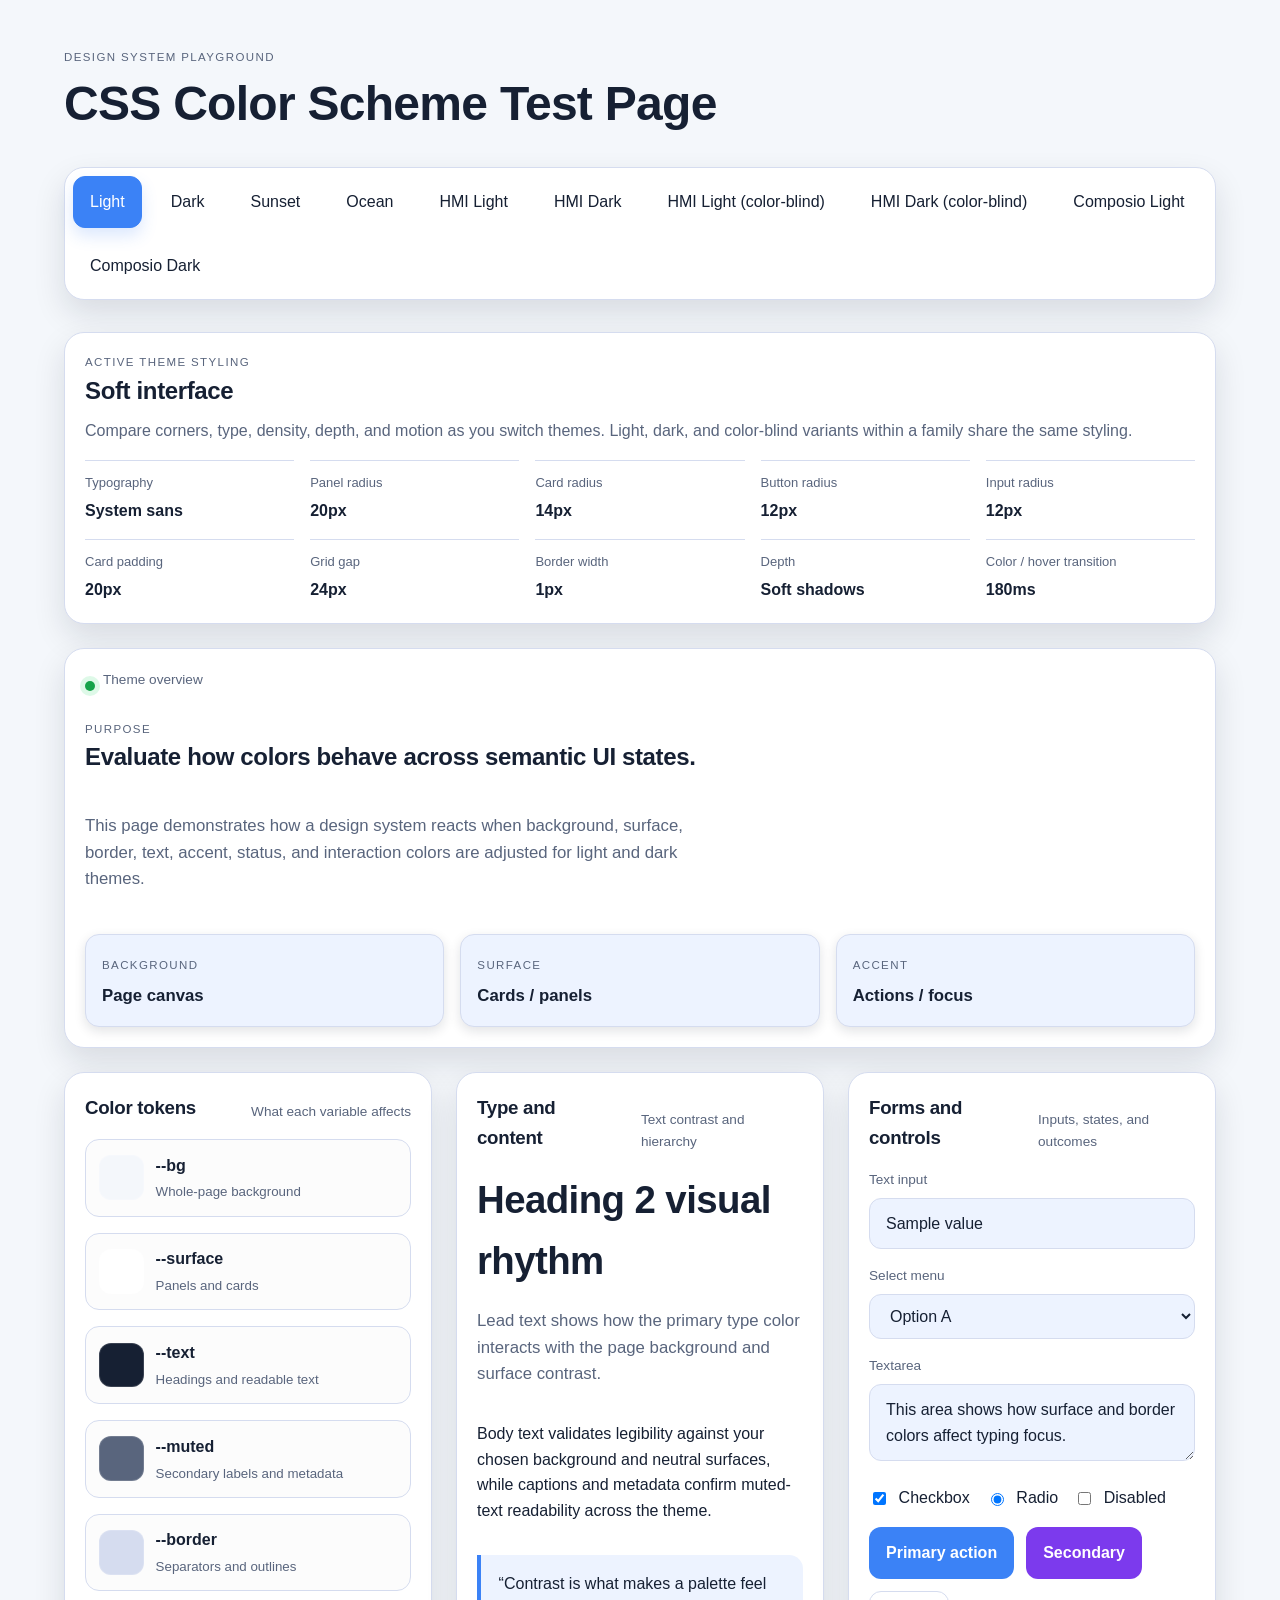
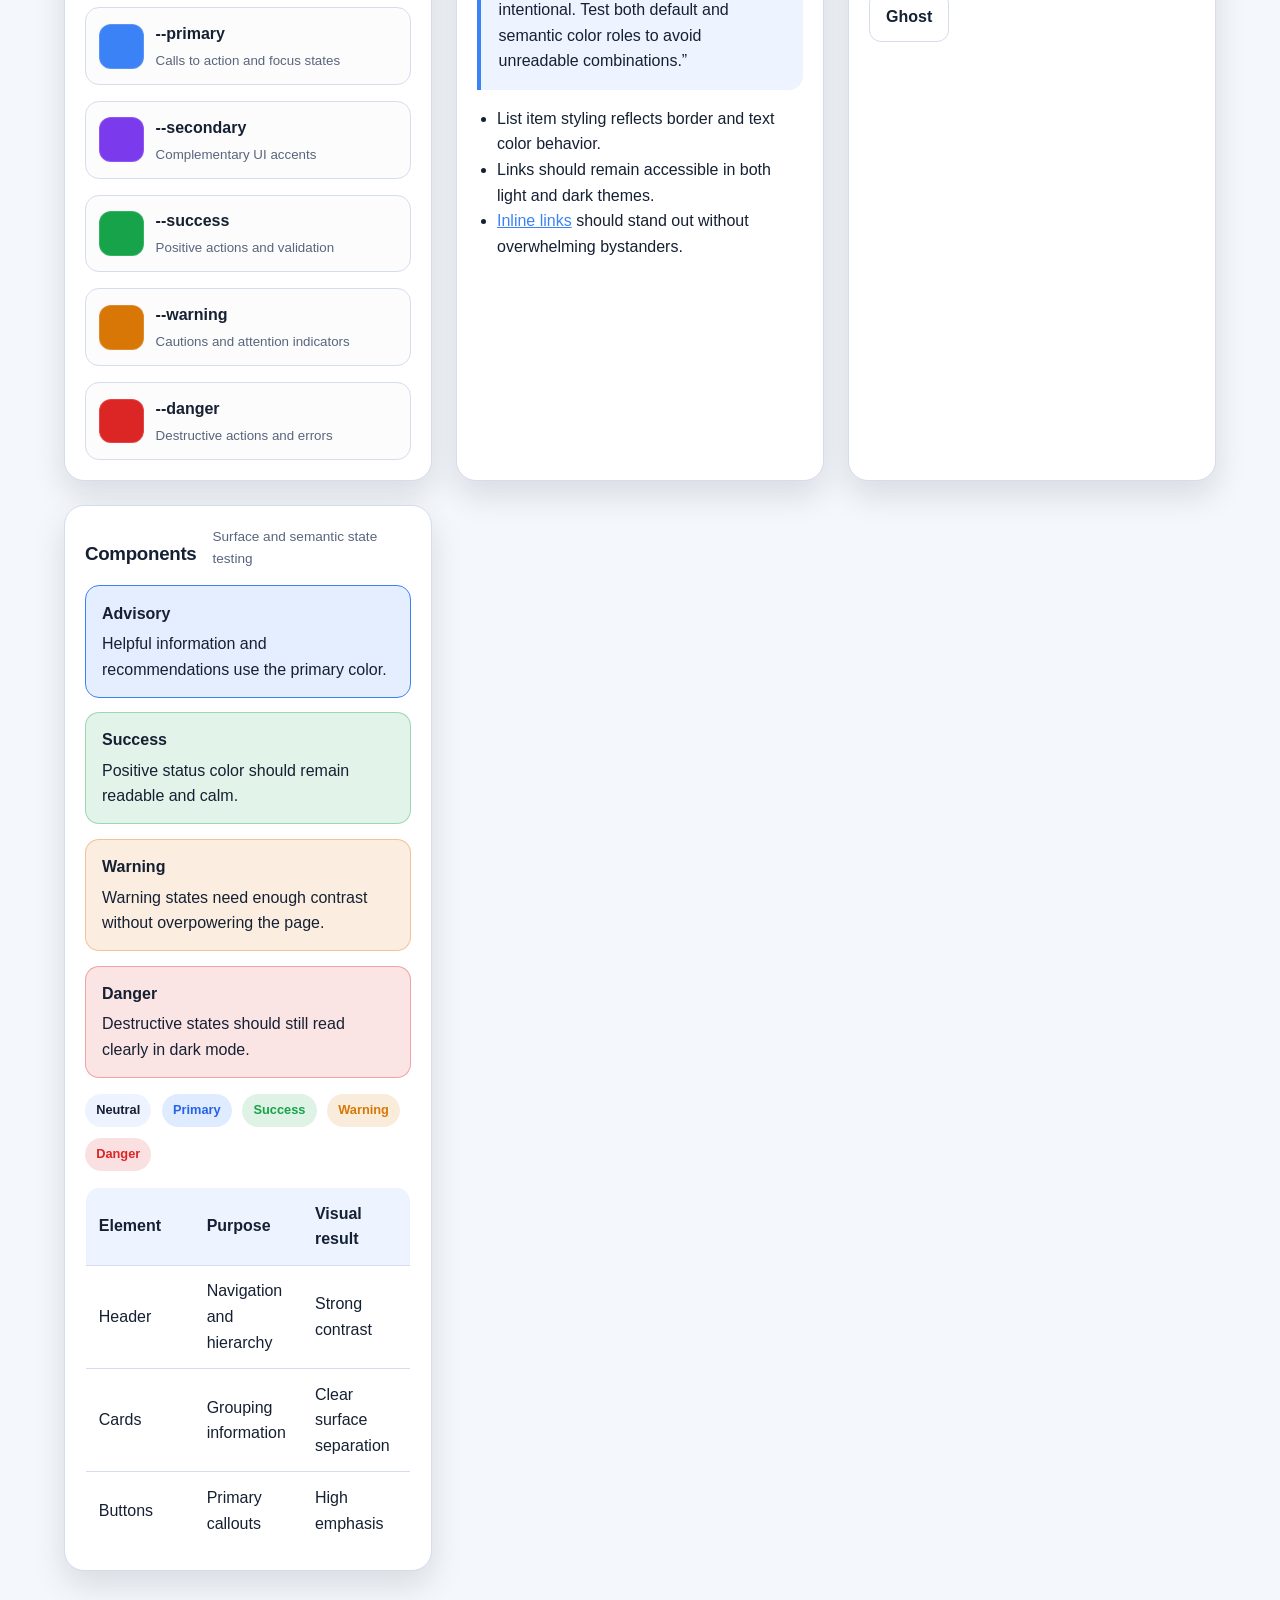
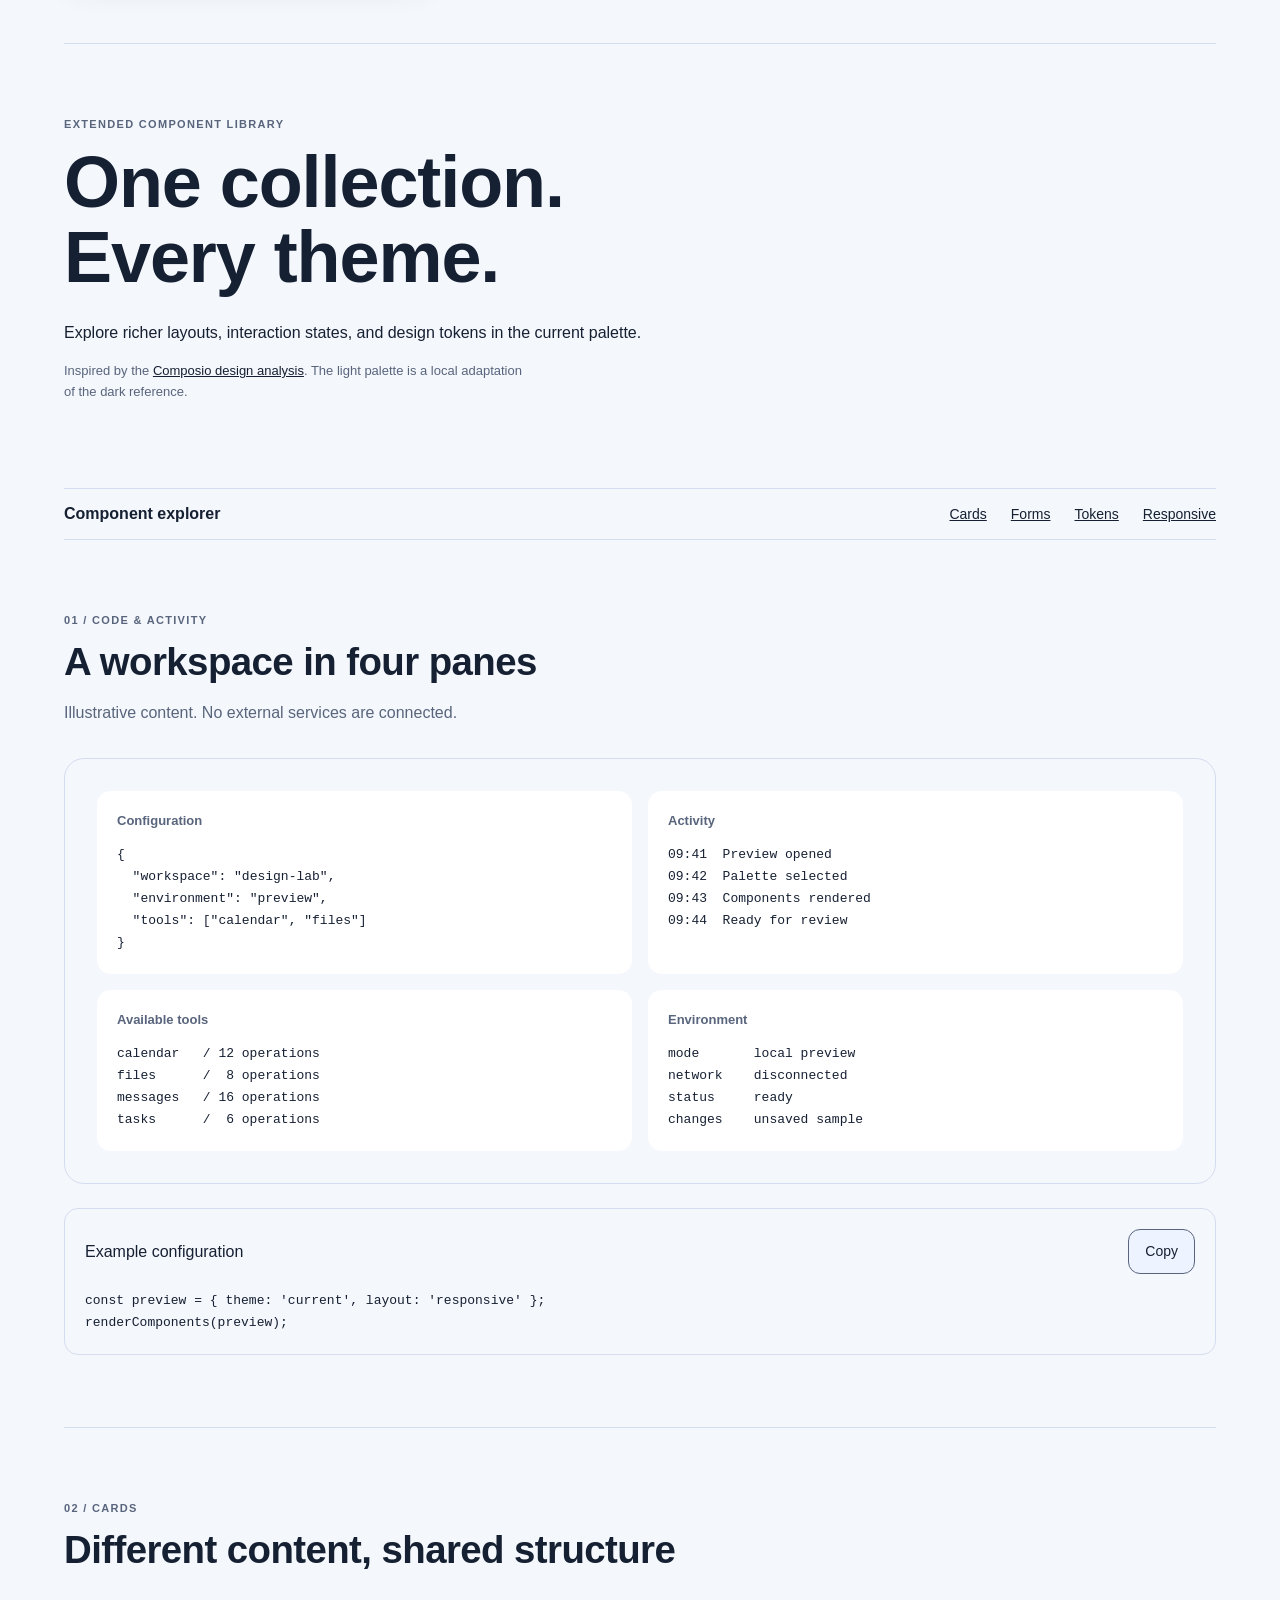
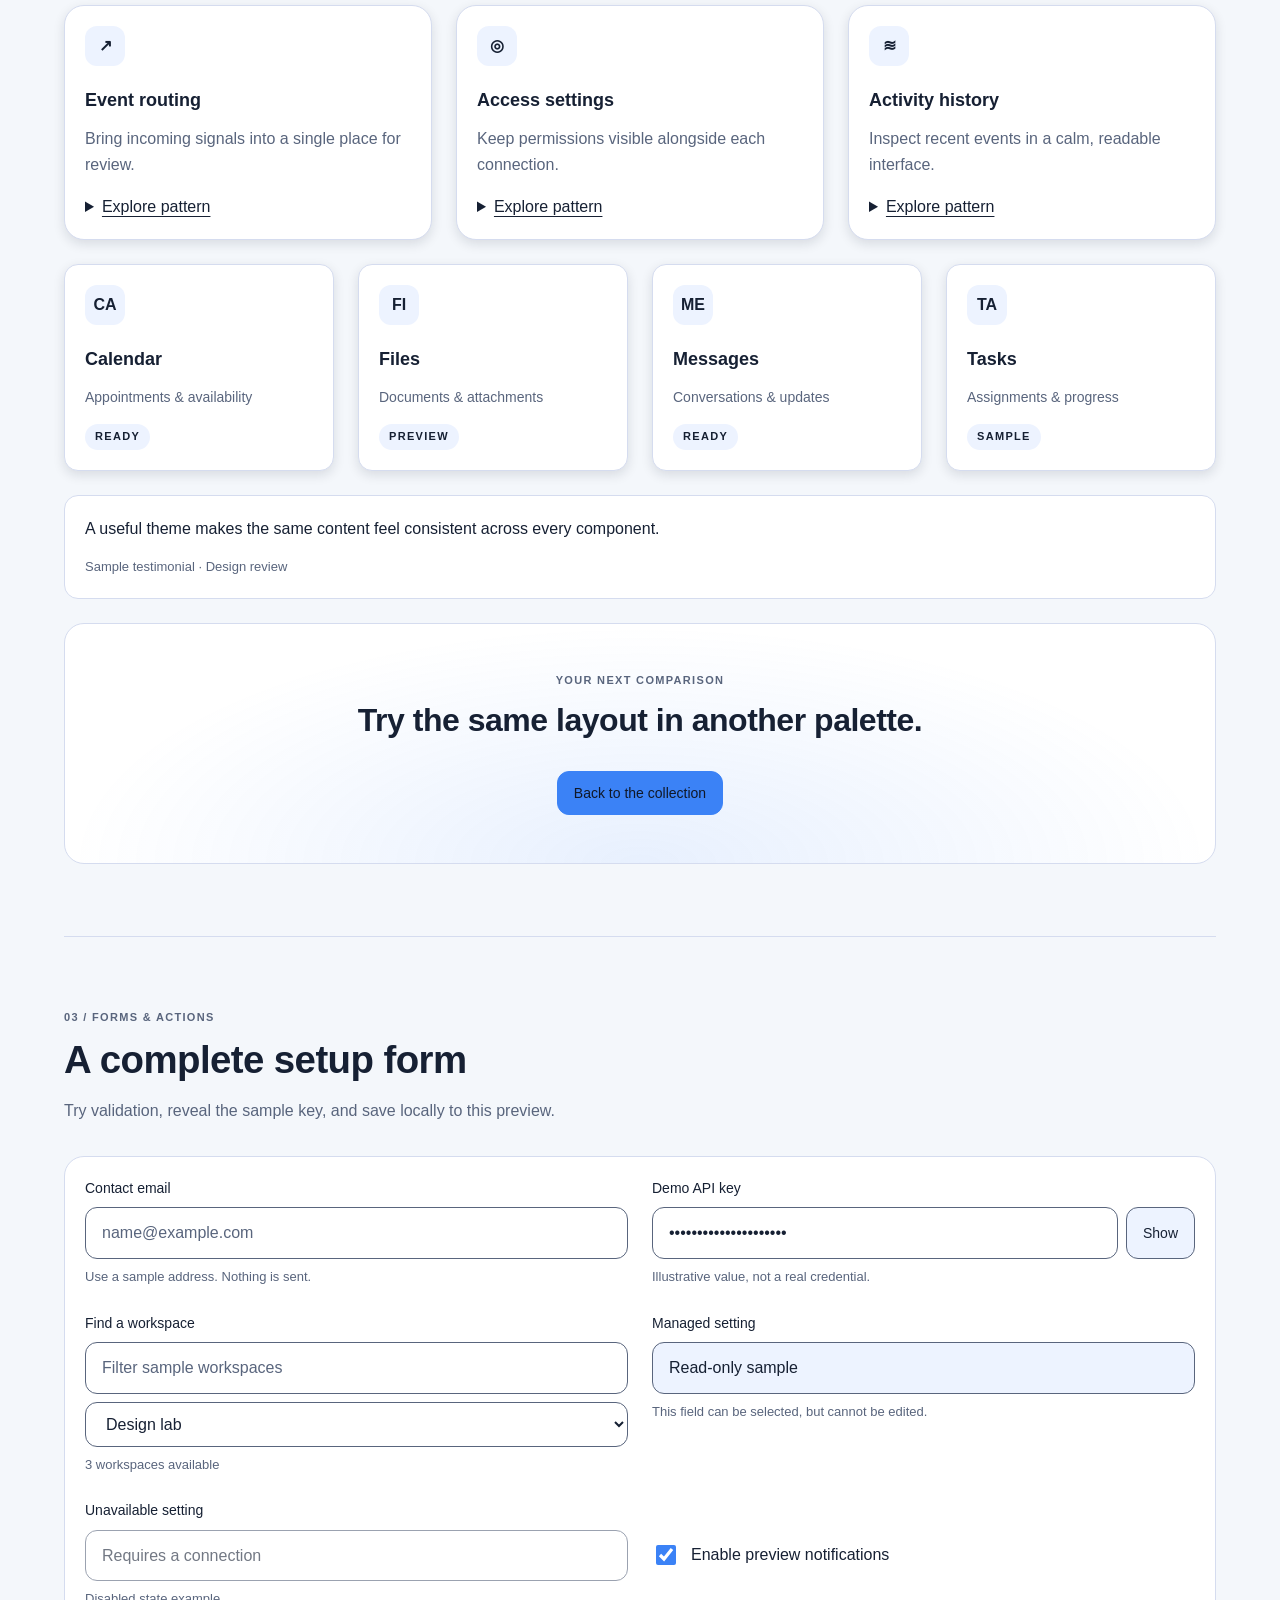
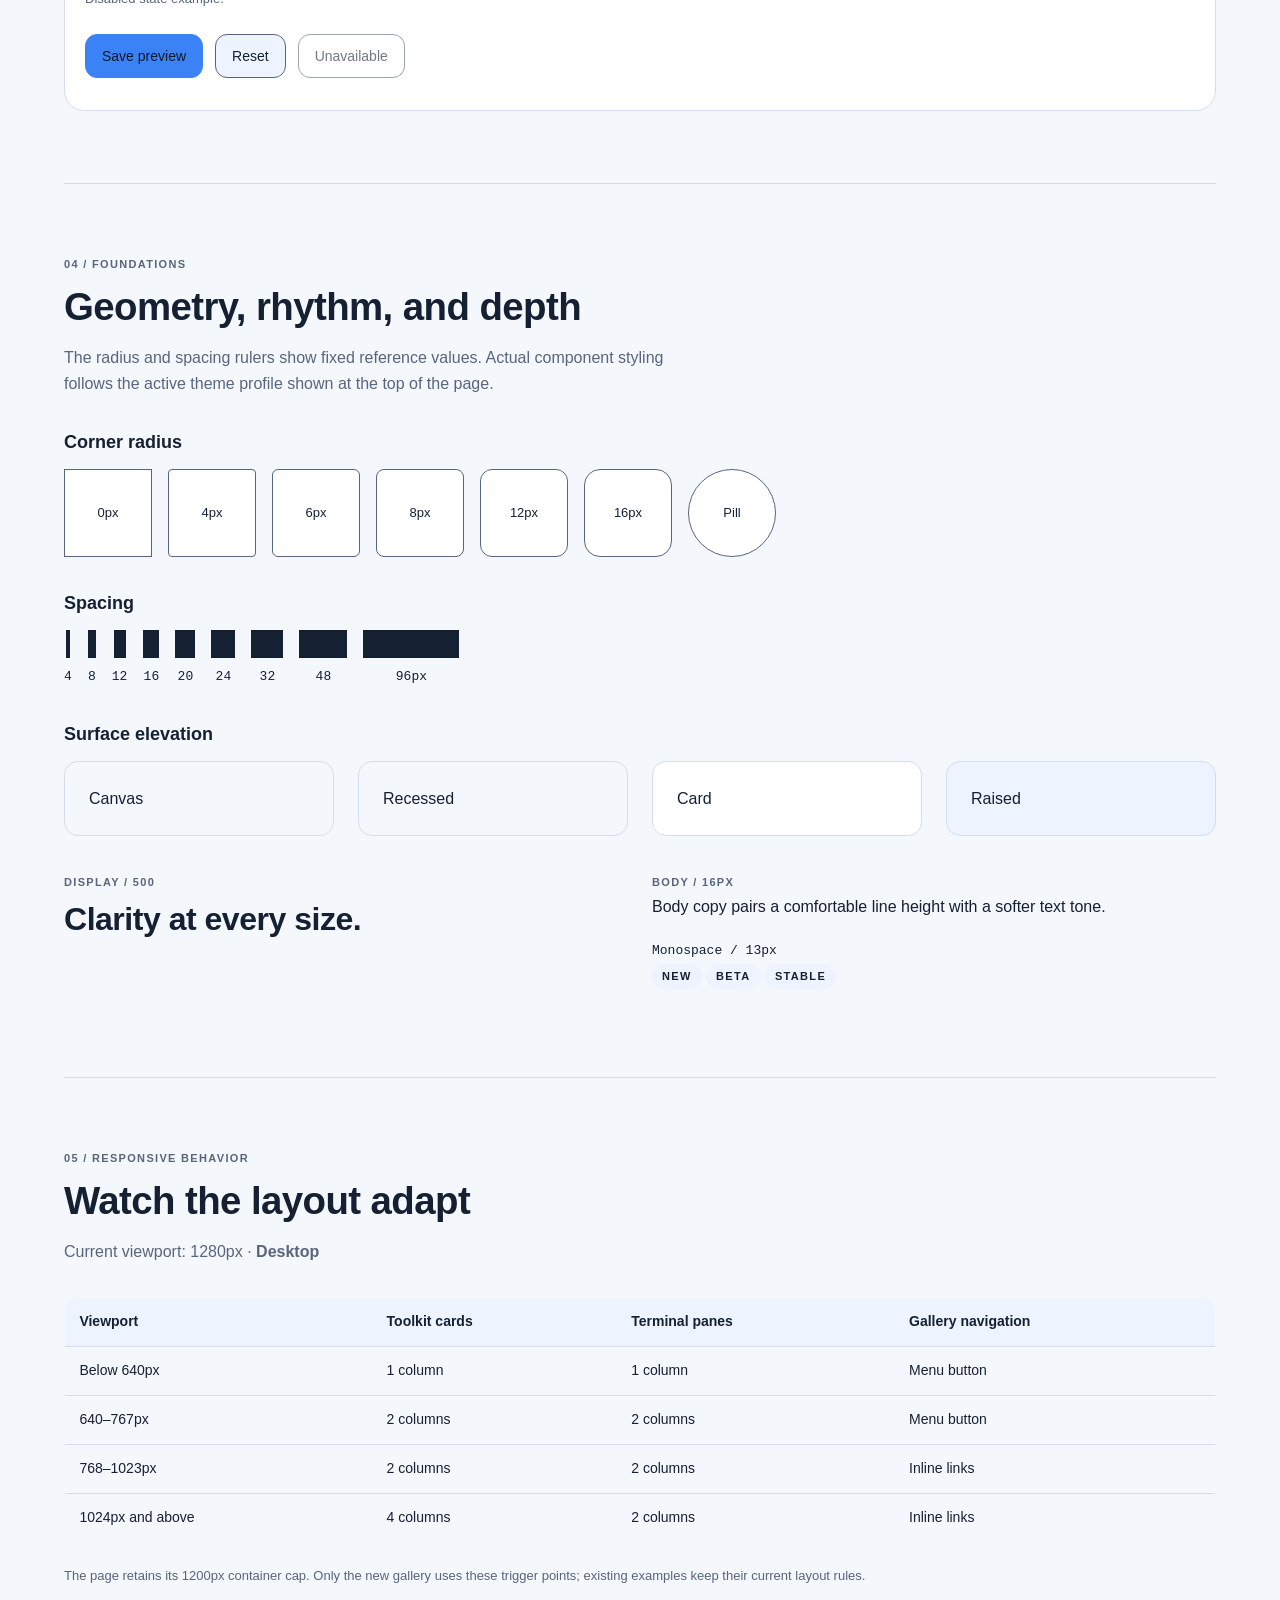
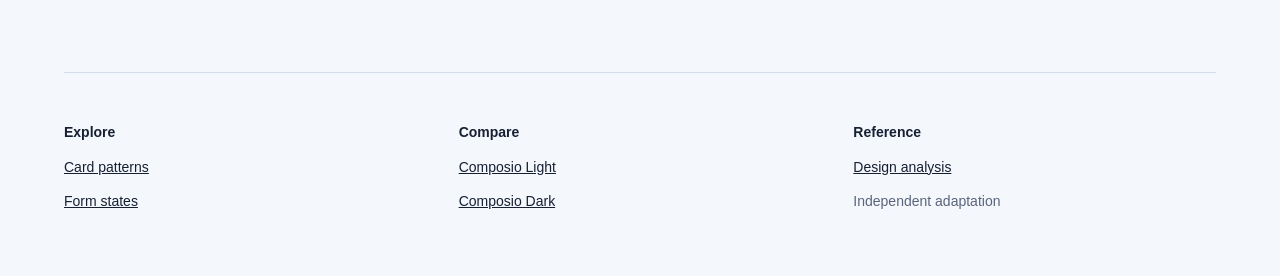
==== commit b4a7ee4a: "Expand themes with typography geometry spacing and interaction profiles" ====
--- a/index.html
+++ b/index.html
@@ -11,6 +11,7 @@
     <title>CSS Color Scheme Playground</title>
     <link rel="stylesheet" href="styles.css" />
     <link rel="stylesheet" href="gallery.css" />
+    <link rel="stylesheet" href="theme-styles.css" />
   </head>
   <body>
     <div class="app-shell">
@@ -37,6 +38,24 @@
       </header>
 
       <main class="page-grid">
+        <section class="panel style-profile" aria-labelledby="style-profile-title">
+          <p class="section-kicker">Active theme styling</p>
+          <h2 id="style-profile-title" data-style-token="--profile-label">Theme profile</h2>
+          <p>Compare corners, type, density, depth, and motion as you switch themes.
+            Light, dark, and color-blind variants within a family share the same styling.</p>
+          <dl>
+            <div><dt>Typography</dt><dd data-style-token="--font-label"></dd></div>
+            <div><dt>Panel radius</dt><dd data-style-token="--radius-panel"></dd></div>
+            <div><dt>Card radius</dt><dd data-style-token="--radius-card"></dd></div>
+            <div><dt>Button radius</dt><dd data-style-token="--radius-button"></dd></div>
+            <div><dt>Input radius</dt><dd data-style-token="--radius-control"></dd></div>
+            <div><dt>Card padding</dt><dd data-style-token="--space-card"></dd></div>
+            <div><dt>Grid gap</dt><dd data-style-token="--space-gap"></dd></div>
+            <div><dt>Border width</dt><dd data-style-token="--border-width"></dd></div>
+            <div><dt>Depth</dt><dd data-style-token="--elevation-label"></dd></div>
+            <div><dt>Color / hover transition</dt><dd data-style-token="--motion-duration"></dd></div>
+          </dl>
+        </section>
         <section class="panel hmi-demo" aria-labelledby="hmi-title">
           <p class="section-kicker">Operator display / sample states</p>
           <h2 id="hmi-title">Quiet during normal operation. Clear when attention is needed.</h2>
@@ -370,7 +389,7 @@
           </section>
 
           <section id="gallery-tokens" class="x-section" aria-labelledby="tokens-title">
-            <div class="x-heading"><p class="x-eyebrow">04 / Foundations</p><h3 id="tokens-title">Geometry, rhythm, and depth</h3><p>These added samples explore the reference scale without changing the original components above.</p></div>
+            <div class="x-heading"><p class="x-eyebrow">04 / Foundations</p><h3 id="tokens-title">Geometry, rhythm, and depth</h3><p>The radius and spacing rulers show fixed reference values. Actual component styling follows the active theme profile shown at the top of the page.</p></div>
             <h4>Corner radius</h4><div class="x-radius-row">
               <div style="--sample-radius:0px">0px</div><div style="--sample-radius:4px">4px</div><div style="--sample-radius:6px">6px</div><div style="--sample-radius:8px">8px</div><div style="--sample-radius:12px">12px</div><div style="--sample-radius:16px">16px</div><div style="--sample-radius:9999px">Pill</div>
             </div>
--- a/theme-styles.css
+++ b/theme-styles.css
@@ -0,0 +1,206 @@
+/* Full theme profiles. Color tokens remain in styles.css and gallery.css.
+   Light/dark and color-vision variants share their family's geometry. */
+:root {
+  --profile-label: Soft interface;
+  --font-label: System sans;
+  --font-body: Inter, "Segoe UI", sans-serif;
+  --font-heading: var(--font-body);
+  --font-code: Consolas, monospace;
+  --heading-weight: 700;
+  --heading-tracking: -0.015em;
+  --body-leading: 1.6;
+  --label-tracking: 0.12em;
+  --label-case: uppercase;
+  --radius-panel: 20px;
+  --radius-card: 14px;
+  --radius-control: 12px;
+  --radius-button: 12px;
+  --radius-badge: 999px;
+  --border-width: 1px;
+  --space-card: 20px;
+  --space-gap: 24px;
+  --space-control-y: 12px;
+  --space-control-x: 16px;
+  --control-height: 44px;
+  --section-space: 72px;
+  --panel-elevation: 0 14px 32px var(--shadow);
+  --card-elevation: 0 4px 12px var(--shadow);
+  --elevation-label: Soft shadows;
+  --focus-width: 3px;
+  --focus-offset: 3px;
+  --motion-duration: 180ms;
+  --motion-easing: ease;
+  --hover-lift: -1px;
+}
+:root[data-theme="sunset"] {
+  --profile-label: Warm editorial;
+  --font-label: Georgia headings / system body;
+  --font-heading: Georgia, "Times New Roman", serif;
+  --heading-weight: 500;
+  --heading-tracking: -0.025em;
+  --body-leading: 1.75;
+  --label-tracking: 0.04em;
+  --label-case: none;
+  --radius-panel: 28px;
+  --radius-card: 20px;
+  --radius-control: 16px;
+  --radius-button: 999px;
+  --space-card: 28px;
+  --space-gap: 28px;
+  --space-control-y: 14px;
+  --space-control-x: 20px;
+  --control-height: 48px;
+  --section-space: 88px;
+  --panel-elevation: 0 16px 40px var(--shadow);
+  --card-elevation: 0 8px 20px var(--shadow);
+  --elevation-label: Deep soft shadows;
+  --motion-duration: 240ms;
+  --motion-easing: ease-out;
+  --hover-lift: -2px;
+}
+:root[data-theme="ocean"] {
+  --profile-label: Structured technical;
+  --font-label: Segoe UI / monospace labels;
+  --font-body: "Segoe UI", Arial, sans-serif;
+  --font-code: "Cascadia Code", Consolas, monospace;
+  --heading-weight: 600;
+  --heading-tracking: 0.015em;
+  --body-leading: 1.55;
+  --label-tracking: 0.08em;
+  --radius-panel: 8px;
+  --radius-card: 6px;
+  --radius-control: 4px;
+  --radius-button: 4px;
+  --radius-badge: 4px;
+  --space-card: 20px;
+  --space-gap: 20px;
+  --section-space: 64px;
+  --panel-elevation: 0 6px 0 var(--shadow);
+  --card-elevation: 0 3px 0 var(--shadow);
+  --elevation-label: Offset shadows;
+  --motion-duration: 120ms;
+  --hover-lift: 0px;
+}
+:root[data-theme^="hmi-"] {
+  --profile-label: Compact operator interface;
+  --border-width: 2px;
+  --font-label: Segoe UI / tabular numbers;
+  --font-body: "Segoe UI", Arial, sans-serif;
+  --heading-weight: 600;
+  --heading-tracking: 0em;
+  --body-leading: 1.5;
+  --label-tracking: 0.04em;
+  --radius-panel: 4px;
+  --radius-card: 4px;
+  --radius-control: 2px;
+  --radius-button: 2px;
+  --radius-badge: 2px;
+  --space-card: 16px;
+  --space-gap: 16px;
+  --space-control-y: 8px;
+  --space-control-x: 12px;
+  --control-height: 44px;
+  --section-space: 48px;
+  --panel-elevation: none;
+  --card-elevation: none;
+  --elevation-label: Flat / outlined;
+  --focus-width: 3px;
+  --focus-offset: 2px;
+  --motion-duration: 0ms;
+  --hover-lift: 0px;
+}
+:root[data-theme^="composio-"] {
+  --profile-label: Developer workspace;
+  --font-label: System sans / mono code;
+  --font-body: Inter, ui-sans-serif, system-ui, sans-serif;
+  --font-code: "JetBrains Mono", Consolas, monospace;
+  --heading-weight: 500;
+  --heading-tracking: -0.03em;
+  --body-leading: 1.5;
+  --label-tracking: 0.08em;
+  --radius-panel: 16px;
+  --radius-card: 12px;
+  --radius-control: 8px;
+  --radius-button: 8px;
+  --radius-badge: 999px;
+  --space-card: 24px;
+  --space-gap: 24px;
+  --space-control-y: 10px;
+  --space-control-x: 18px;
+  --control-height: 44px;
+  --section-space: 96px;
+  --panel-elevation: none;
+  --card-elevation: none;
+  --elevation-label: Surface layers;
+  --motion-duration: 150ms;
+  --hover-lift: 0px;
+}
+
+/* One consumption layer for both the original examples and extended gallery. */
+:root[data-theme] body { font-family: var(--font-body); line-height: var(--body-leading); }
+:root[data-theme] :is(h1, h2, h3, .x-display-sample) {
+  font-family: var(--font-heading);
+  font-weight: var(--heading-weight);
+  letter-spacing: var(--heading-tracking);
+}
+:root[data-theme] :is(.x-gallery, .x-gallery p) { line-height: var(--body-leading); }
+:root[data-theme] :is(pre, code, .x-gallery pre, .x-gallery code) { font-family: var(--font-code); }
+:root[data-theme] :is(.eyebrow, .section-kicker, .metric-label, .x-eyebrow, .x-tag) {
+  letter-spacing: var(--label-tracking);
+  text-transform: var(--label-case);
+}
+:root[data-theme="ocean"] :is(.eyebrow, .section-kicker, .metric-label, .x-eyebrow) { font-family: var(--font-code); }
+:root[data-theme^="hmi-"] body { font-variant-numeric: tabular-nums; }
+:root[data-theme] :is(.panel, .theme-picker, .x-feature, .x-form, .x-terminal-grid, .x-spotlight) { border-radius: var(--radius-panel); }
+:root[data-theme] :is(.metric-card, .swatch, .alert, .x-toolkit, .x-quote, .x-terminal, .x-code, .x-elevation-grid > div, table, .alarm-sample) { border-radius: var(--radius-card); }
+:root[data-theme] :is(.swatch-color, .x-icon) { border-radius: var(--radius-control); }
+:root[data-theme] :is(input:not([type="checkbox"]):not([type="radio"]), select, textarea) { border-radius: var(--radius-control); }
+:root[data-theme] :is(button, .theme-option, .x-button) { border-radius: var(--radius-button); }
+:root[data-theme] :is(.badge, .x-tag) { border-radius: var(--radius-badge); }
+:root[data-theme] blockquote:not(.x-quote blockquote) { border-radius: 0 var(--radius-card) var(--radius-card) 0; }
+:root[data-theme] :is(.panel, .theme-picker, .metric-card, .swatch, .alert, .x-feature, .x-toolkit, .x-form, .x-terminal-grid, .x-quote, .x-code, .x-spotlight, .x-button) { border-width: var(--border-width); }
+:root[data-theme] :is(.panel, .x-feature, .x-toolkit, .x-form, .x-terminal, .x-code, .x-quote) { padding: var(--space-card); }
+:root[data-theme] :is(.page-grid, .x-feature-grid, .x-toolkit-grid, .x-form, .x-elevation-grid, .x-type-grid) { gap: var(--space-gap); }
+:root[data-theme] :is(.primary-button, .secondary-button, .ghost-button, .x-button, .theme-option) {
+  min-height: var(--control-height);
+  padding: var(--space-control-y) var(--space-control-x);
+}
+:root[data-theme] :is(input:not([type="checkbox"]):not([type="radio"]), select, textarea) {
+  min-height: var(--control-height);
+  padding: var(--space-control-y) var(--space-control-x);
+}
+:root[data-theme] :is(.panel, .theme-picker) { box-shadow: var(--panel-elevation); }
+:root[data-theme] :is(.x-feature, .x-toolkit, .metric-card) { box-shadow: var(--card-elevation); }
+:root[data-theme] :is(.x-intro, .x-section) { padding-block: clamp(32px, 6vw, var(--section-space)); }
+:root[data-theme] :is(button, a, input, select, textarea, summary, [tabindex]):focus-visible {
+  outline: var(--focus-width) solid var(--text);
+  outline-offset: var(--focus-offset);
+  box-shadow: none;
+}
+:root[data-theme] :is(body, button, a, input, select, textarea, .panel, .metric-card, .alert, .badge, .x-feature, .x-toolkit) {
+  transition-duration: var(--motion-duration);
+  transition-timing-function: var(--motion-easing);
+}
+:root[data-theme] :is(.primary-button, .secondary-button, .ghost-button, .x-button, .theme-option) {
+  transition-property: background-color, color, border-color, box-shadow, transform;
+}
+@media (hover: hover) {
+  :root[data-theme] :is(.primary-button, .secondary-button, .ghost-button, .x-button, .theme-option):hover:not(:disabled) { transform: translateY(var(--hover-lift)); }
+}
+@media (prefers-reduced-motion: reduce) {
+  :root { --motion-duration: 0ms !important; --hover-lift: 0px !important; }
+}
+
+/* Live profile readout; fixed radius/spacing rulers remain literal samples. */
+.style-profile { grid-column: 1 / -1; }
+.style-profile h2 { margin-bottom: 8px; }
+.style-profile > p { color: var(--muted); }
+.style-profile dl { display: grid; grid-template-columns: repeat(auto-fit, minmax(min(100%, 180px), 1fr)); gap: 16px; margin: 0; }
+.style-profile dl > div { border-top: 1px solid var(--border); padding-top: 12px; }
+.style-profile dt { color: var(--muted); font-size: 13px; }
+.style-profile dd { margin: 4px 0 0; font-weight: 600; overflow-wrap: anywhere; }
+/* Larger profile padding must never force the existing examples off screen. */
+.panel { min-width: 0; }
+.panel table { table-layout: fixed; }
+.panel :is(th, td) { overflow-wrap: anywhere; padding-inline: clamp(6px, 1vw, 14px); }
+.swatch div { min-width: 0; overflow-wrap: anywhere; }
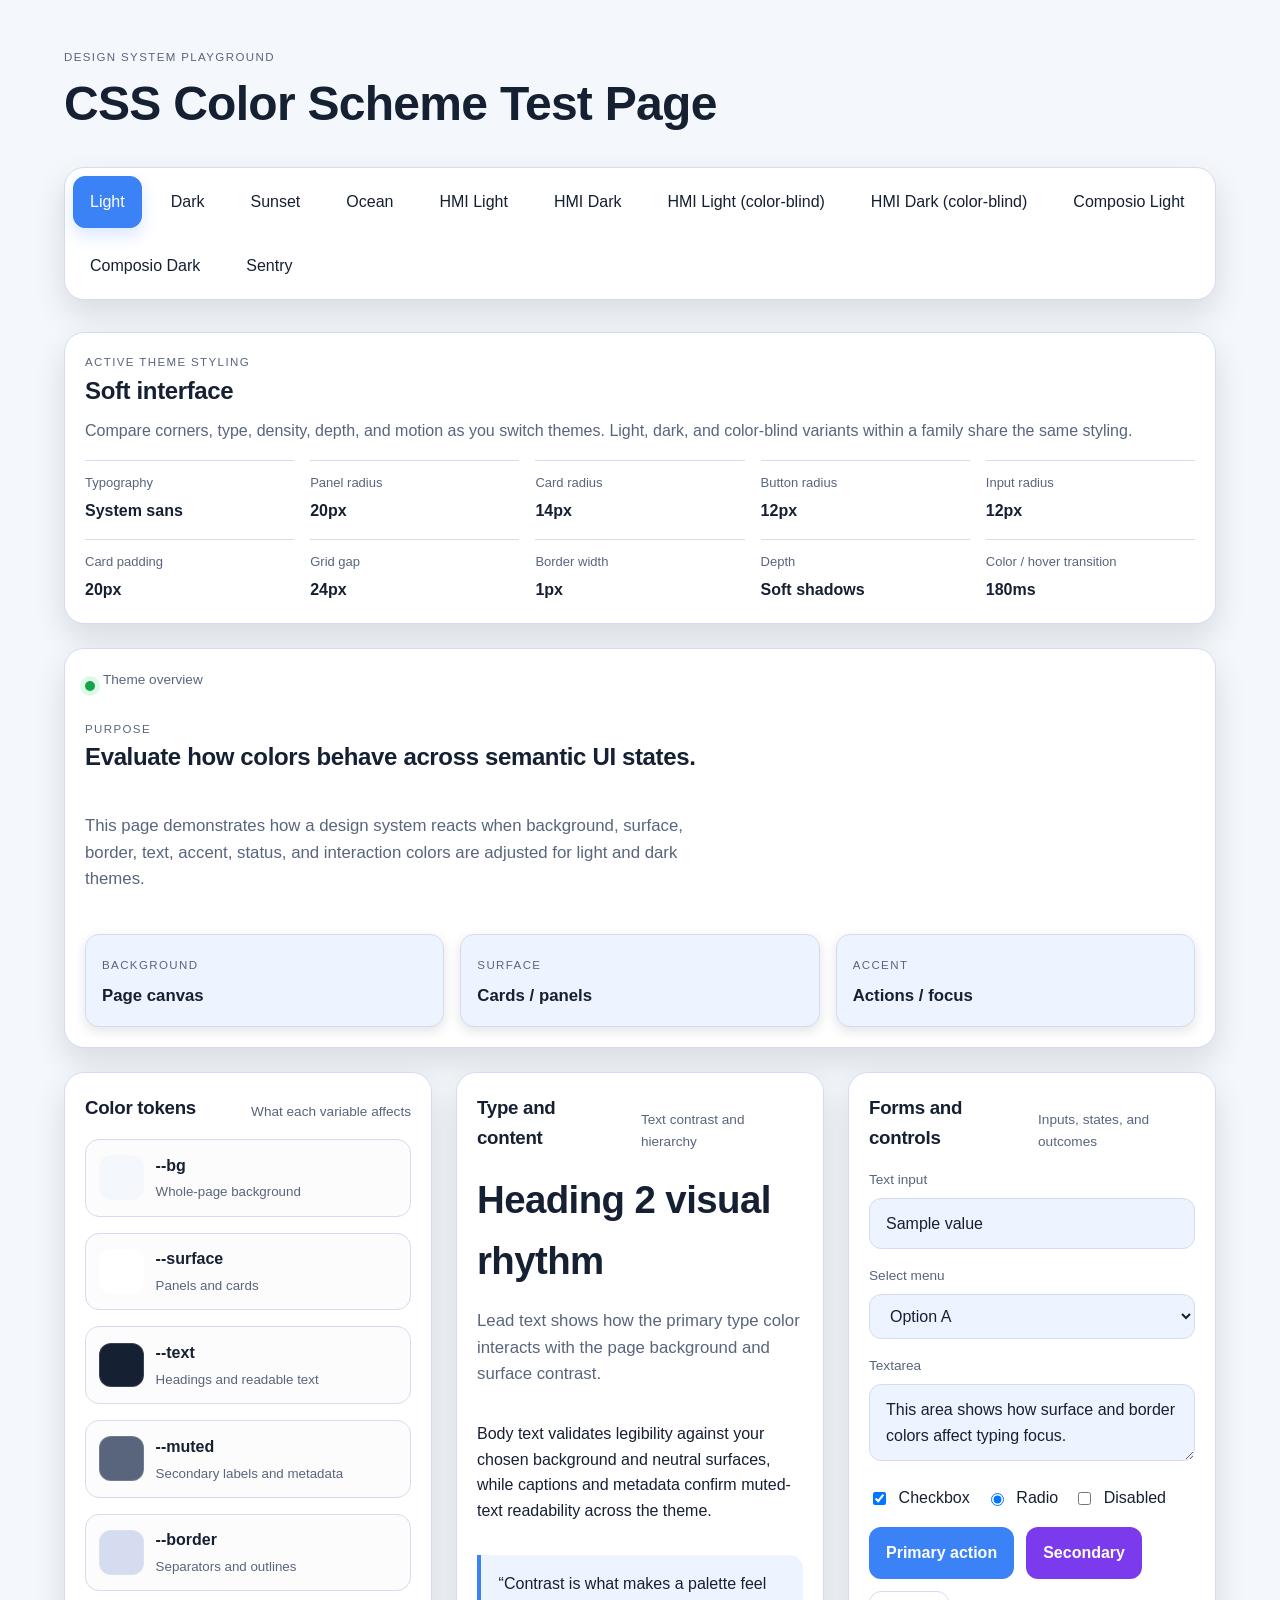
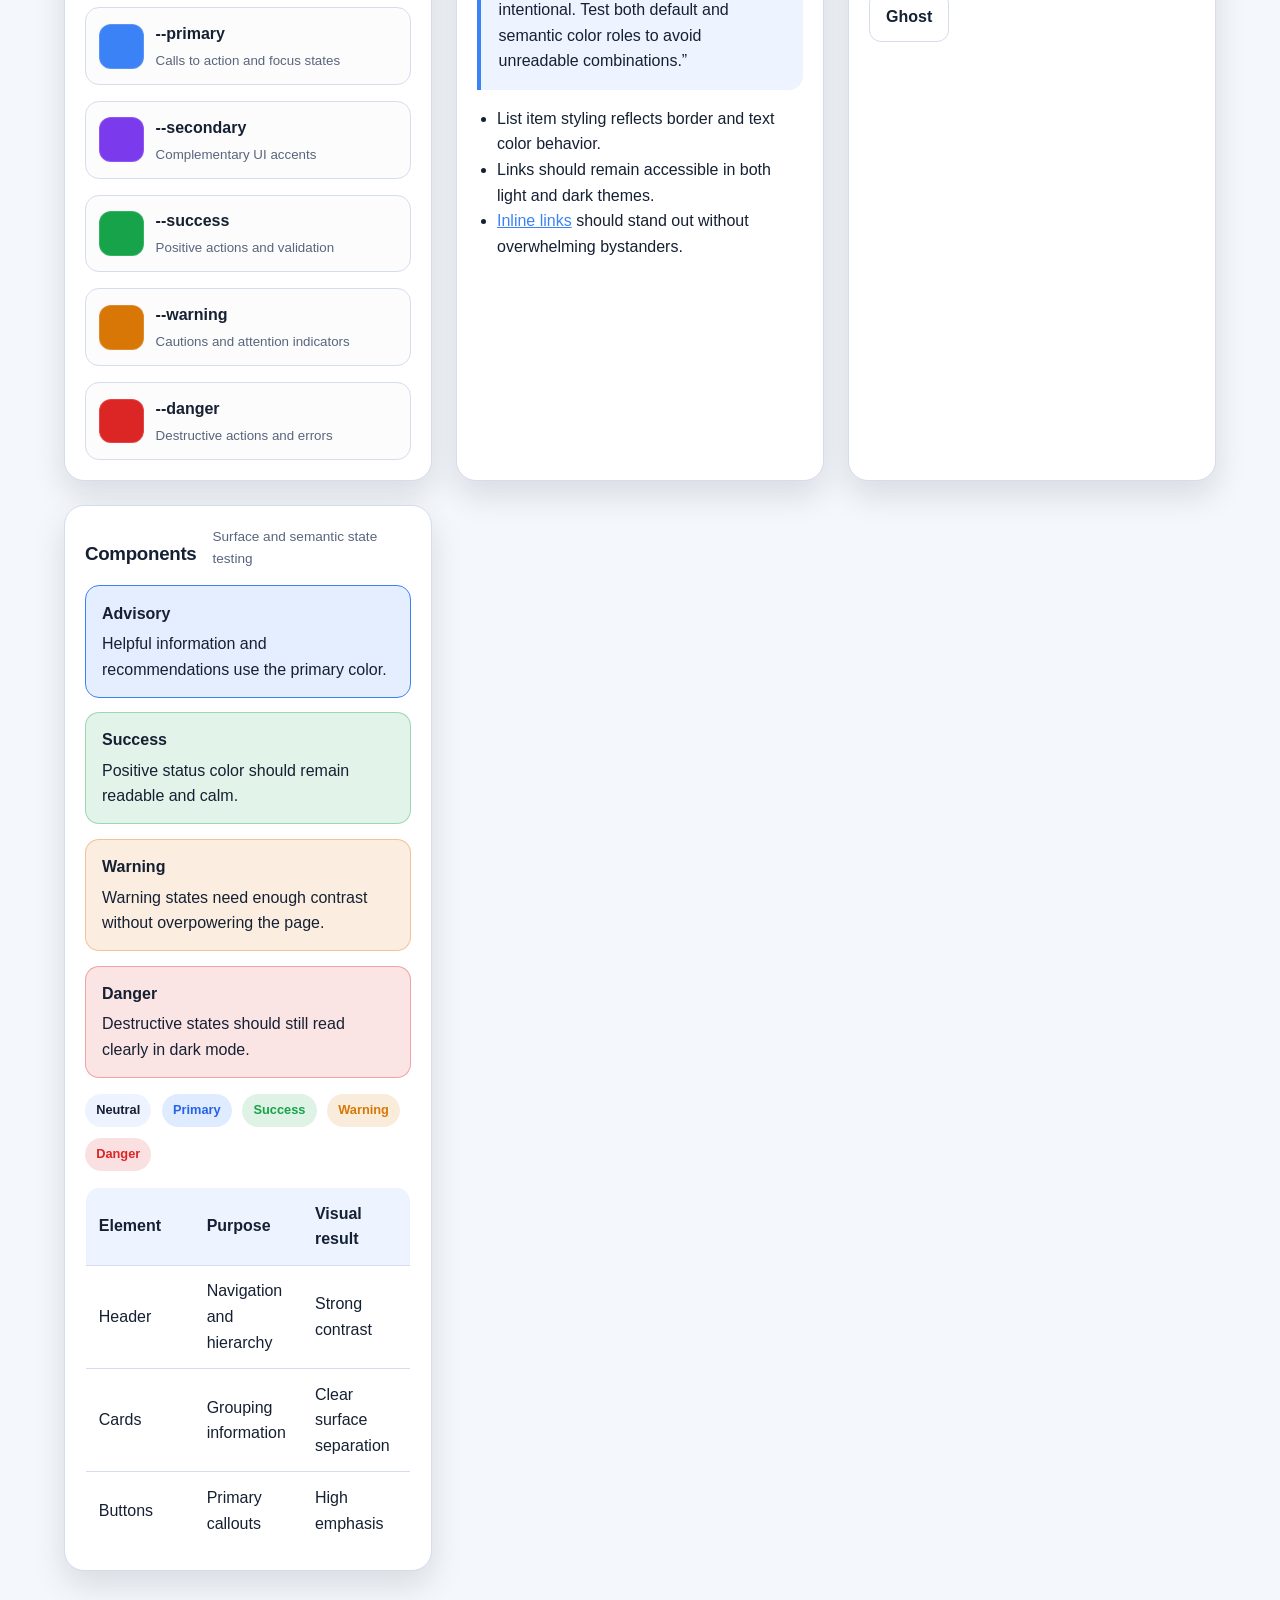
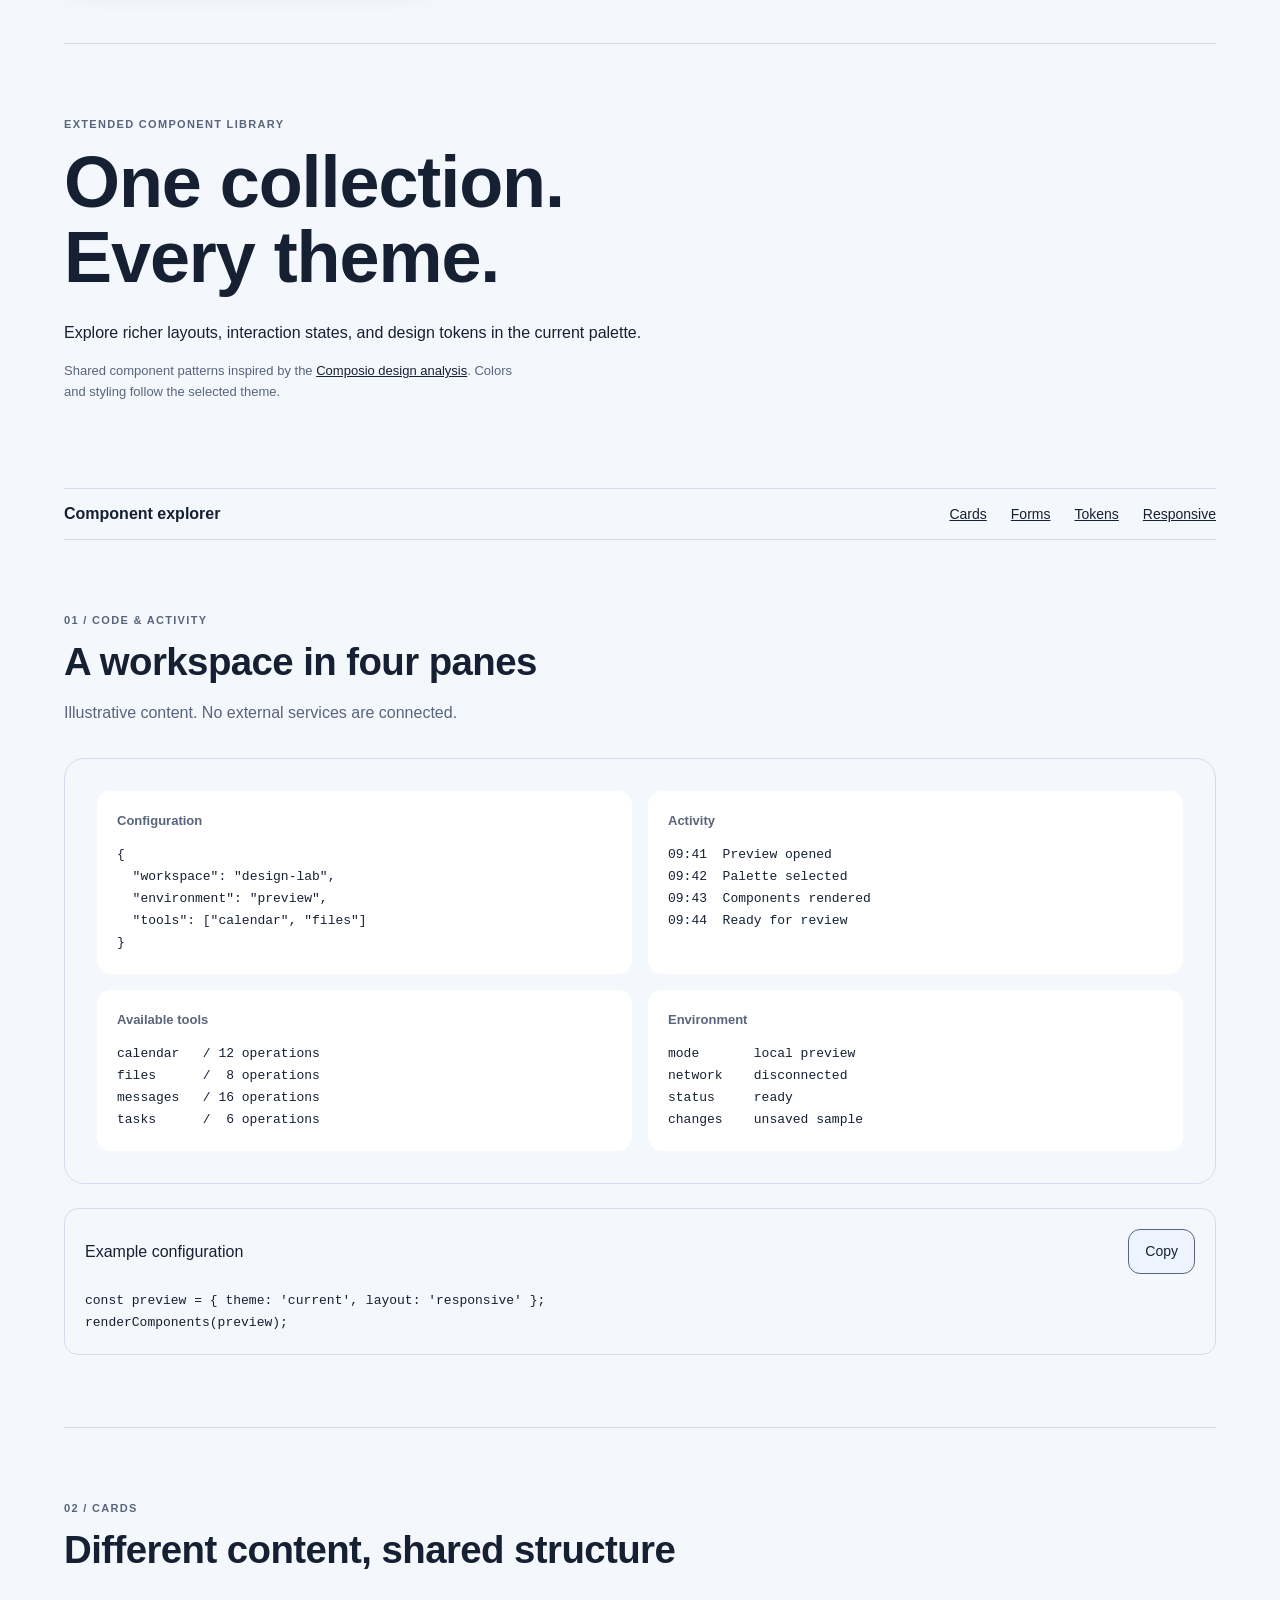
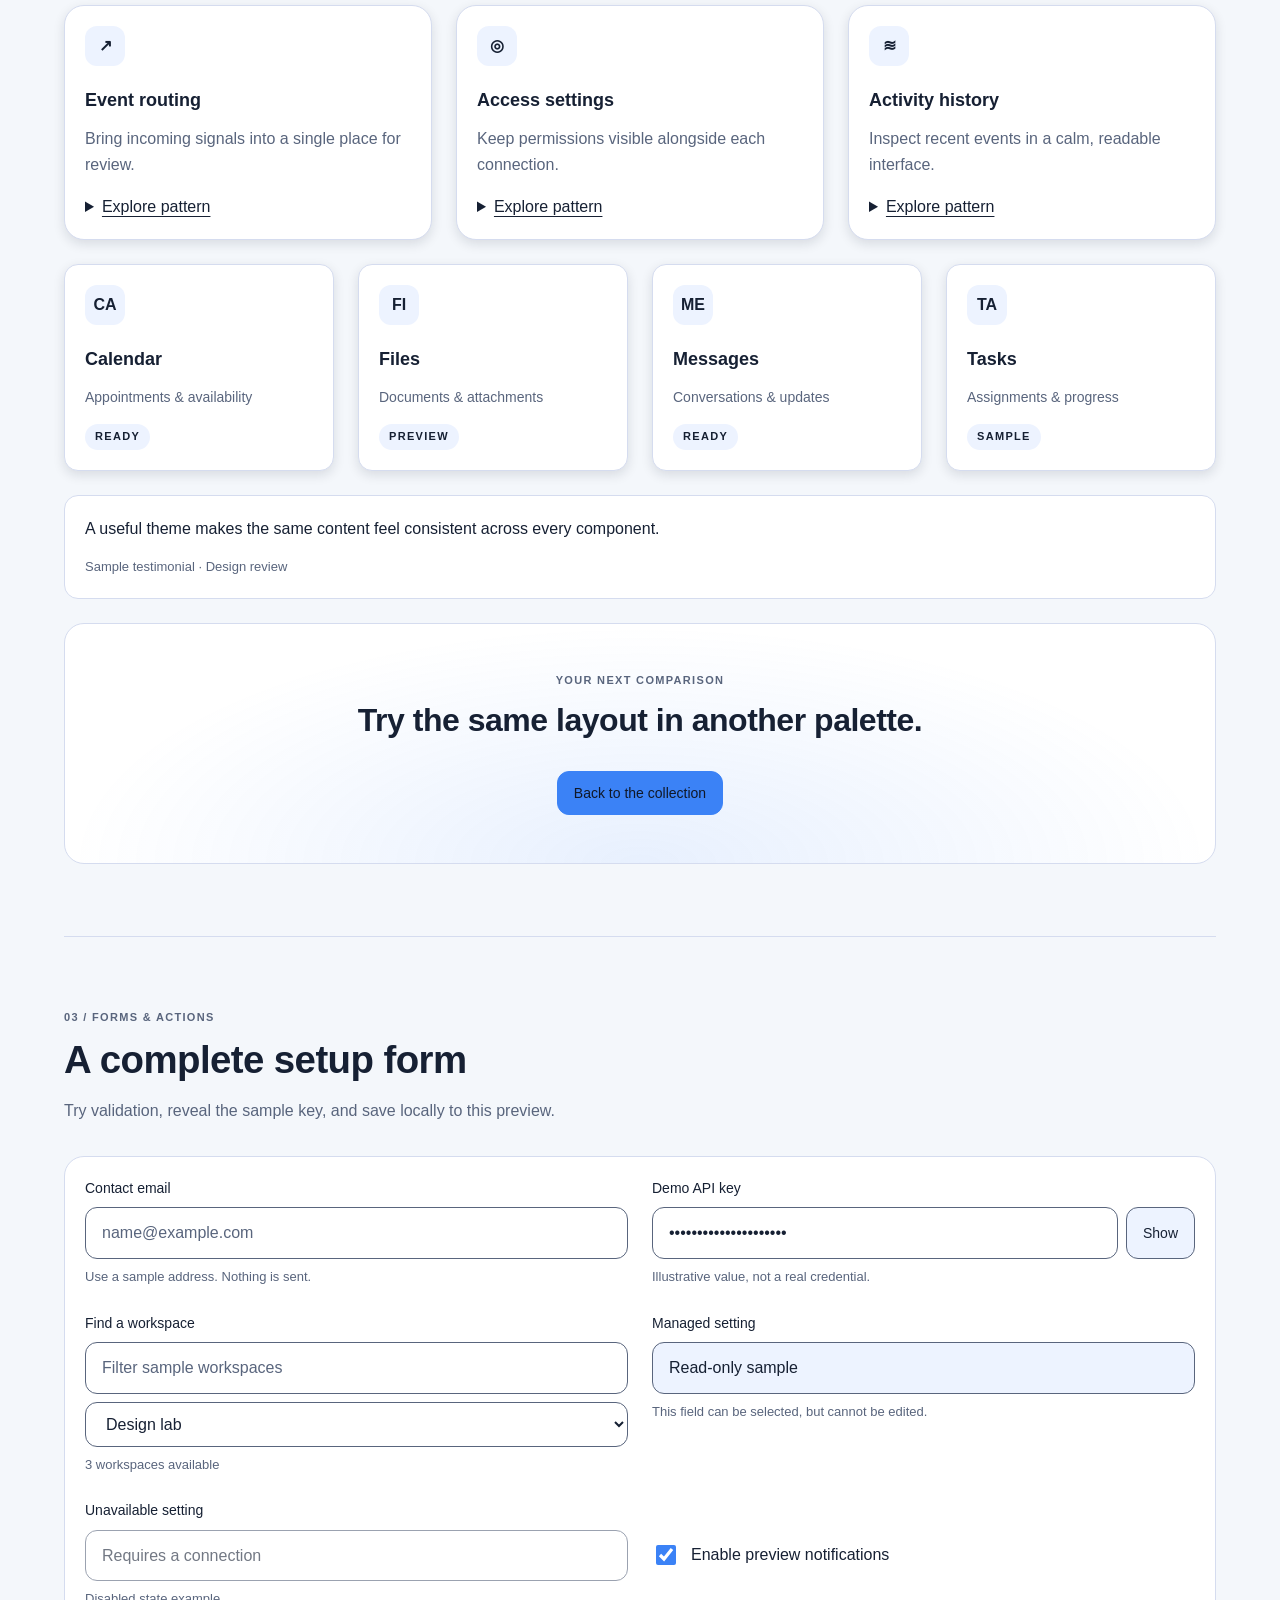
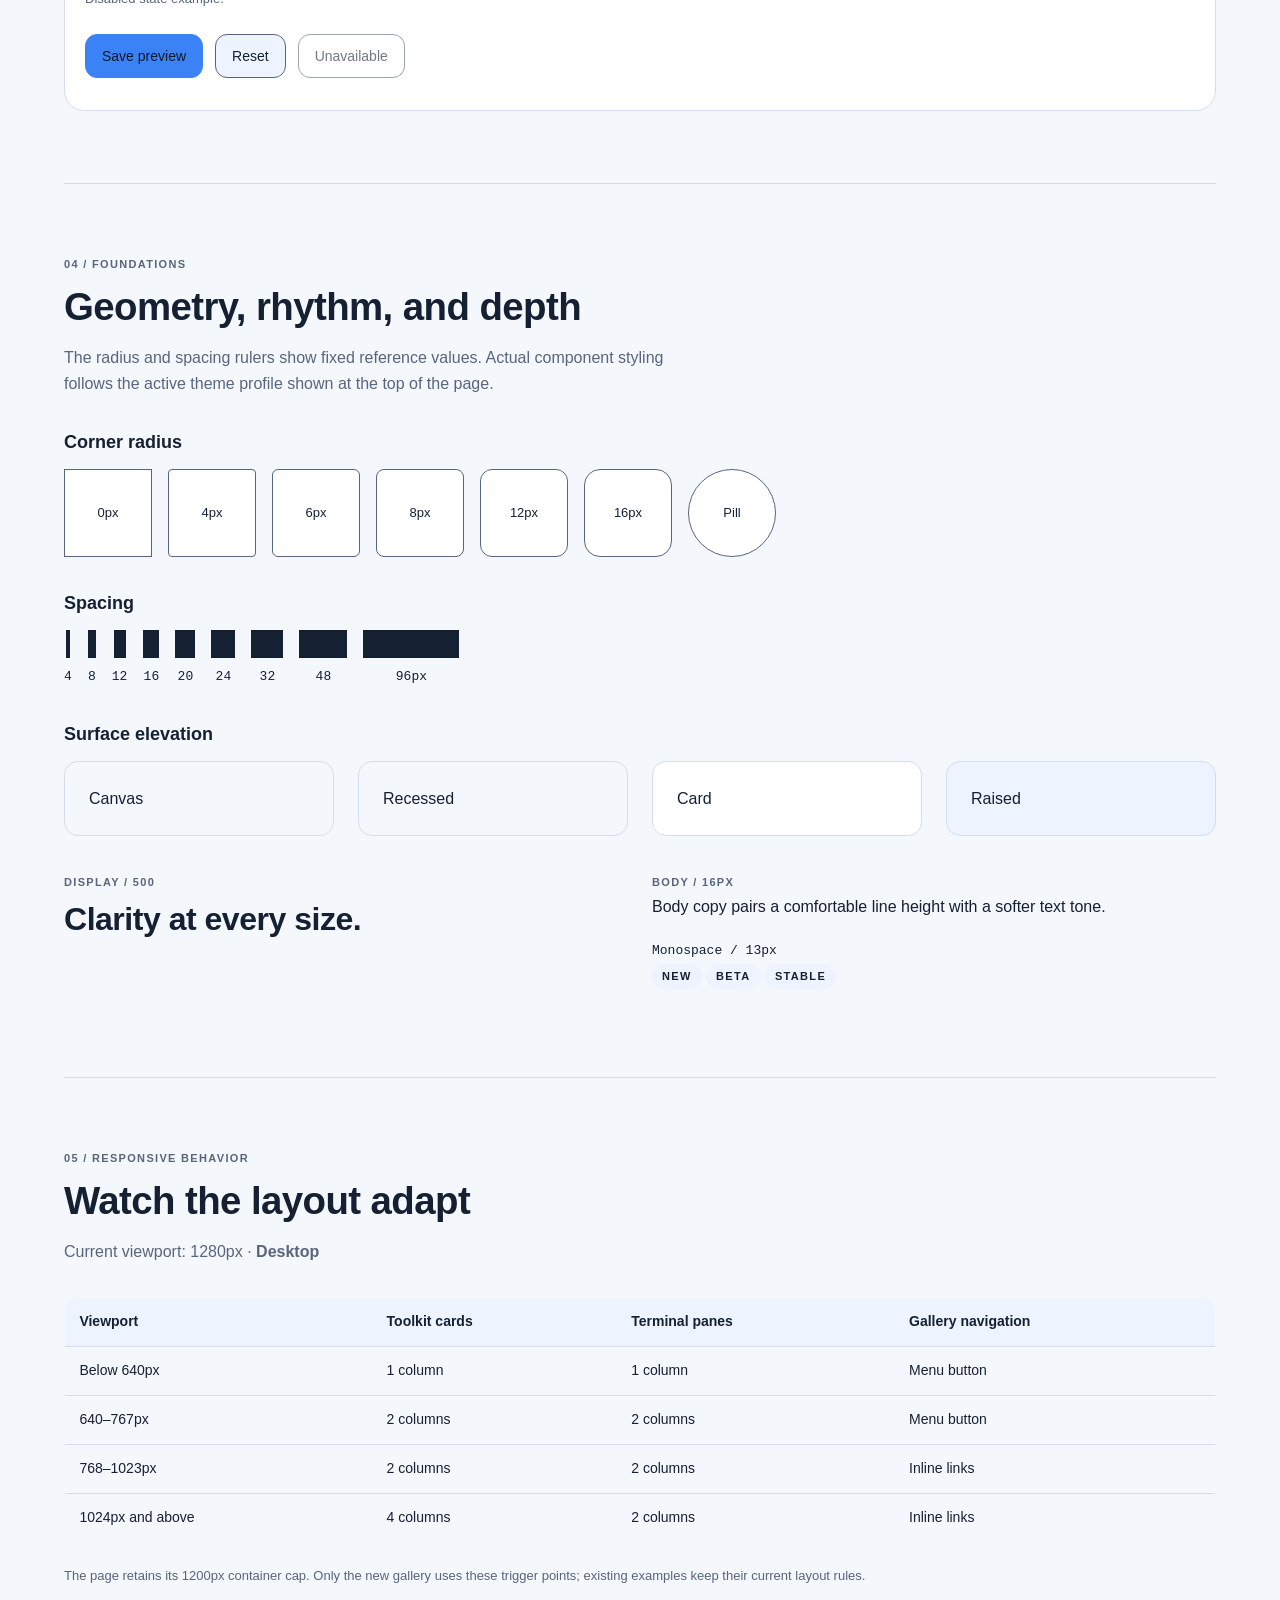
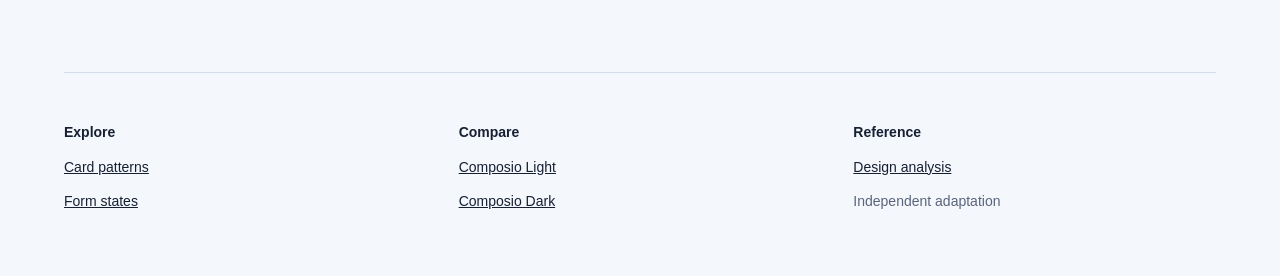
==== commit 1e4097e9: "Add Sentry theme with Rubik typography and violet styling" ====
--- a/index.html
+++ b/index.html
@@ -12,6 +12,7 @@
     <link rel="stylesheet" href="styles.css" />
     <link rel="stylesheet" href="gallery.css" />
     <link rel="stylesheet" href="theme-styles.css" />
+    <link rel="stylesheet" href="sentry.css" />
   </head>
   <body>
     <div class="app-shell">
@@ -34,6 +35,7 @@
           <button class="theme-option" data-theme-option="hmi-dark-cvd" type="button">HMI Dark (color-blind)</button>
           <a class="theme-option" data-theme-option="composio-light" href="composio-light.html">Composio Light</a>
           <a class="theme-option" data-theme-option="composio-dark" href="composio-dark.html">Composio Dark</a>
+          <a class="theme-option" data-theme-option="sentry" href="sentry.html">Sentry</a>
         </div>
       </header>
 
@@ -318,10 +320,11 @@
         <section class="x-gallery" aria-labelledby="extended-title">
           <header class="x-intro">
             <p class="x-eyebrow">Extended component library</p>
-            <h2 id="extended-title">One collection.<br />Every theme.</h2>
+            <h2 id="extended-title">One collection.<br /><span class="theme-keyword">Every theme.</span></h2>
+            <p class="sentry-reference">Sentry-inspired styling from the <a href="https://getdesign.md/sentry/design-md">independent design analysis</a>. Rubik stands in for the proprietary display face.</p>
             <p>Explore richer layouts, interaction states, and design tokens in the current palette.</p>
-            <p class="x-caption">Inspired by the <a href="https://getdesign.md/composio/design-md">Composio design analysis</a>.
-              The light palette is a local adaptation of the dark reference.</p>
+            <p class="x-caption">Shared component patterns inspired by the <a href="https://getdesign.md/composio/design-md">Composio design analysis</a>.
+              Colors and styling follow the selected theme.</p>
           </header>
 
           <nav class="x-nav" aria-label="Component gallery">
--- a/sentry.css
+++ b/sentry.css
@@ -0,0 +1,128 @@
+@font-face {
+  font-family: Rubik;
+  src: url("assets/fonts/rubik-variable.ttf") format("truetype");
+  font-style: normal;
+  font-weight: 300 900;
+  font-display: swap;
+}
+.sentry-reference { display: none; }
+
+/* Adapted from the linked independent Sentry design analysis, not official branding.
+   Shared grid breakpoints remain consistent for side-by-side component comparison. */
+:root[data-theme="sentry"] {
+  --bg: #1f1633;
+  --surface: #150f23;
+  --surface-strong: #362d59;
+  --text: #ffffff;
+  --muted: #bdb8c0;
+  --border: #79628c;
+  --primary: #150f23;
+  --primary-strong: #efefef;
+  --secondary: #ffffff;
+  --accent: #c2ef4e;
+  --success: #c3b5ee;
+  --warning: #e2bfd4;
+  --danger: #fa7faa;
+  --shadow: transparent;
+  --ring: #9dc1f5;
+  --on-primary: #ffffff;
+  --profile-label: Sentry / midnight violet;
+  --font-label: Rubik / Monaco code;
+  --font-body: Rubik, "Segoe UI", system-ui, sans-serif;
+  --font-heading: Rubik, "Segoe UI", system-ui, sans-serif;
+  --font-code: Monaco, Menlo, Consolas, monospace;
+  --heading-weight: 700;
+  --heading-tracking: 0em;
+  --body-leading: 1.5;
+  --label-tracking: 0.02em;
+  --label-case: none;
+  --radius-panel: 18px;
+  --radius-card: 12px;
+  --radius-control: 6px;
+  --radius-button: 8px;
+  --radius-badge: 4px;
+  --border-width: 1px;
+  --space-card: 32px;
+  --space-gap: 24px;
+  --space-control-y: 12px;
+  --space-control-x: 16px;
+  --control-height: 44px;
+  --section-space: 96px;
+  --panel-elevation: none;
+  --card-elevation: none;
+  --elevation-label: Flat violet / starfield;
+  --focus-width: 3px;
+  --focus-offset: 3px;
+  --motion-duration: 120ms;
+  --motion-easing: ease-out;
+  --hover-lift: 0px;
+  color-scheme: dark;
+}
+:root[data-theme="sentry"] .app-shell { max-width: 1152px; }
+:root[data-theme="sentry"] .x-gallery {
+  --x-deep: #150f23;
+  --x-link: #ffffff;
+  --x-focus: #9dc1f5;
+  --x-on-primary: #ffffff;
+}
+:root[data-theme="sentry"] .sentry-reference { display: block; }
+:root[data-theme="sentry"] a:not(.theme-option):not(.x-button) { color: var(--text); text-decoration: underline; text-underline-offset: 4px; }
+:root[data-theme="sentry"] :is(.primary-button, .secondary-button, .ghost-button, .x-button) {
+  font-size: 14px;
+  font-weight: 700;
+  text-transform: uppercase;
+  letter-spacing: 0.2px;
+}
+:root[data-theme="sentry"] :is(.primary-button, .x-button-primary, .theme-option.is-active) {
+  background: var(--primary);
+  color: var(--on-primary);
+  border: 1px solid var(--muted);
+  box-shadow: 0 0 8px 6px #150f23;
+}
+:root[data-theme="sentry"] .secondary-button { background: #ffffff; color: #1f1633; }
+:root[data-theme="sentry"] :is(.primary-button, .x-button-primary):hover { background: var(--primary); color: var(--on-primary); }
+:root[data-theme="sentry"] :is(.primary-button, .x-button-primary, .secondary-button):active { background: #efefef; color: #1a1a1a; }
+:root[data-theme="sentry"] :is(.ghost-button, .x-button:not(.x-button-primary)) { background: #3f3849; color: #ffffff; }
+:root[data-theme="sentry"] :is(input:not([type="checkbox"]):not([type="radio"]), textarea) {
+  background: #ffffff;
+  color: #1f1633;
+  border-color: #cfcfdb;
+  color-scheme: light;
+  font-weight: 500;
+}
+:root[data-theme="sentry"] input::placeholder { color: #655d71; }
+:root[data-theme="sentry"] select { background: #422082; color: #ffffff; border-color: var(--muted); border-radius: 8px; }
+:root[data-theme="sentry"] :is(button, a, input, textarea, select, summary, [tabindex]):focus-visible {
+  outline-color: #9dc1f5;
+}
+:root[data-theme="sentry"] :is(input:not([type="checkbox"]):not([type="radio"]), textarea):focus-visible { box-shadow: inset 0 2px 10px #00000026; }
+:root[data-theme="sentry"] :is(.alert-success, .badge-success) { --sentry-state: var(--success); }
+:root[data-theme="sentry"] :is(.alert-warning, .badge-warning) { --sentry-state: var(--warning); }
+:root[data-theme="sentry"] :is(.alert-danger, .badge-danger) { --sentry-state: var(--danger); }
+:root[data-theme="sentry"] :is(.alert-advisory, .badge-primary) { --sentry-state: var(--muted); }
+:root[data-theme="sentry"] :is(.alert, .badge:not(.badge-neutral)) {
+  background: color-mix(in srgb, var(--sentry-state) 12%, var(--surface));
+  border: 1px solid var(--sentry-state);
+  color: var(--text);
+}
+:root[data-theme="sentry"] .status-dot { background: var(--muted); box-shadow: none; }
+:root[data-theme="sentry"] .x-tag { background: #150f23; border: 1px solid var(--border); }
+:root[data-theme="sentry"] .x-intro {
+  background-image: url("data:image/svg+xml,%3Csvg xmlns='http://www.w3.org/2000/svg' width='1100' height='500' viewBox='0 0 1100 500'%3E%3Cg fill='white' opacity='.14'%3E%3Ccircle cx='80' cy='60' r='1'/%3E%3Ccircle cx='180' cy='340' r='1'/%3E%3Ccircle cx='450' cy='45' r='1.5'/%3E%3Ccircle cx='600' cy='280' r='1'/%3E%3Ccircle cx='780' cy='90' r='1'/%3E%3Ccircle cx='1010' cy='210' r='1.5'/%3E%3Ccircle cx='930' cy='410' r='1'/%3E%3Ccircle cx='340' cy='440' r='1'/%3E%3C/g%3E%3C/svg%3E");
+  background-repeat: no-repeat;
+  background-size: cover;
+}
+:root[data-theme="sentry"] .x-intro h2 { font-size: clamp(32px, 7vw, 88px); line-height: 1.2; }
+:root[data-theme="sentry"] .theme-keyword { background: #c2ef4e; color: #1f1633; border-radius: 4px; padding: 0 12px; box-decoration-break: clone; -webkit-box-decoration-break: clone; }
+:root[data-theme="sentry"] .x-intro > p:not(.x-eyebrow) { line-height: 2; }
+:root[data-theme="sentry"] .x-heading h3 { font-size: clamp(27px, 4vw, 60px); font-weight: 500; line-height: 1.1; }
+:root[data-theme="sentry"] .x-spotlight { background: #422082; }
+:root[data-theme="sentry"] .x-code { border-radius: 8px; padding: 16px; }
+:root[data-theme="sentry"] .x-gallery :is(pre, code) { font-size: 16px; }
+:root[data-theme="sentry"] .x-gallery pre { white-space: pre; overflow-x: auto; }
+:root[data-theme="sentry"] .x-footer {
+  padding-top: 48px;
+  background-image: url("data:image/svg+xml,%3Csvg xmlns='http://www.w3.org/2000/svg' viewBox='0 0 1100 20'%3E%3Cpath d='M0 10 Q55 0 110 10 T220 10 T330 10 T440 10 T550 10 T660 10 T770 10 T880 10 T990 10 T1100 10' fill='none' stroke='%23c2ef4e' stroke-width='3'/%3E%3C/svg%3E");
+  background-repeat: no-repeat;
+  background-size: 100% 20px;
+}
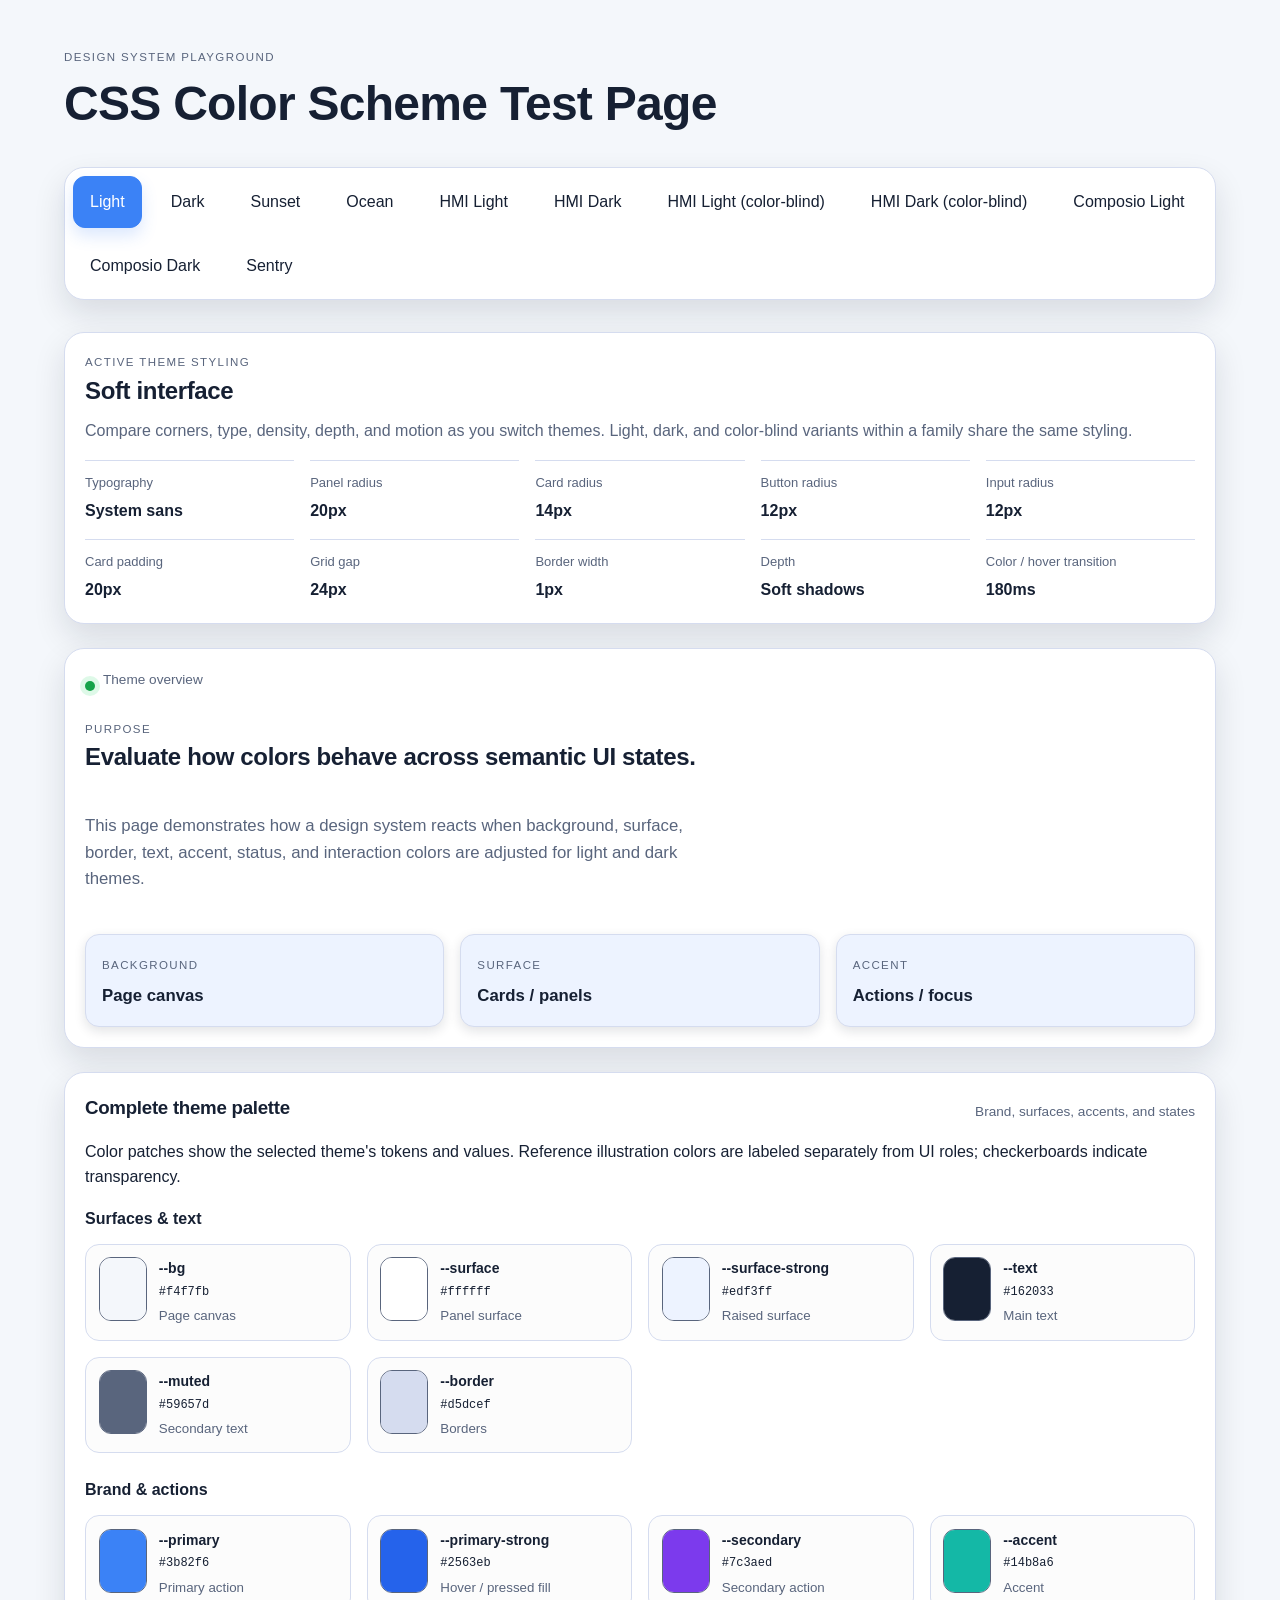
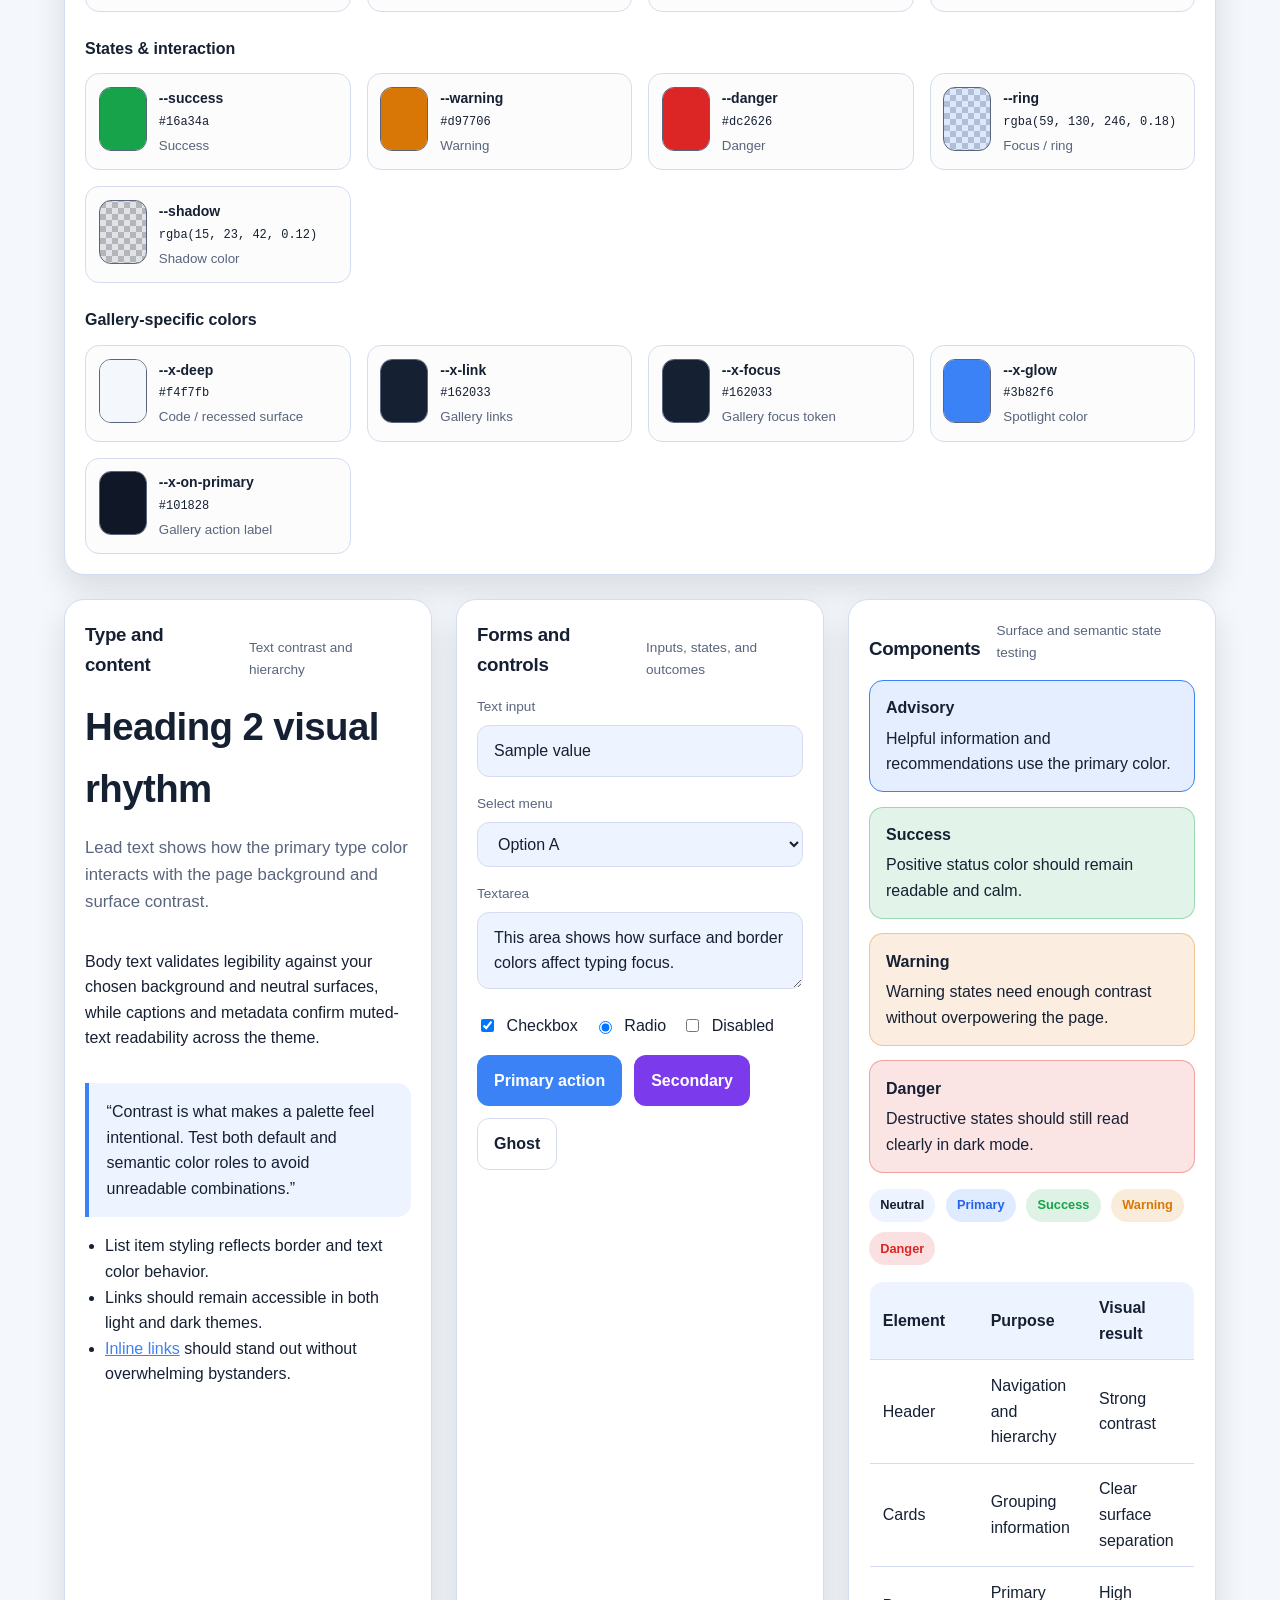
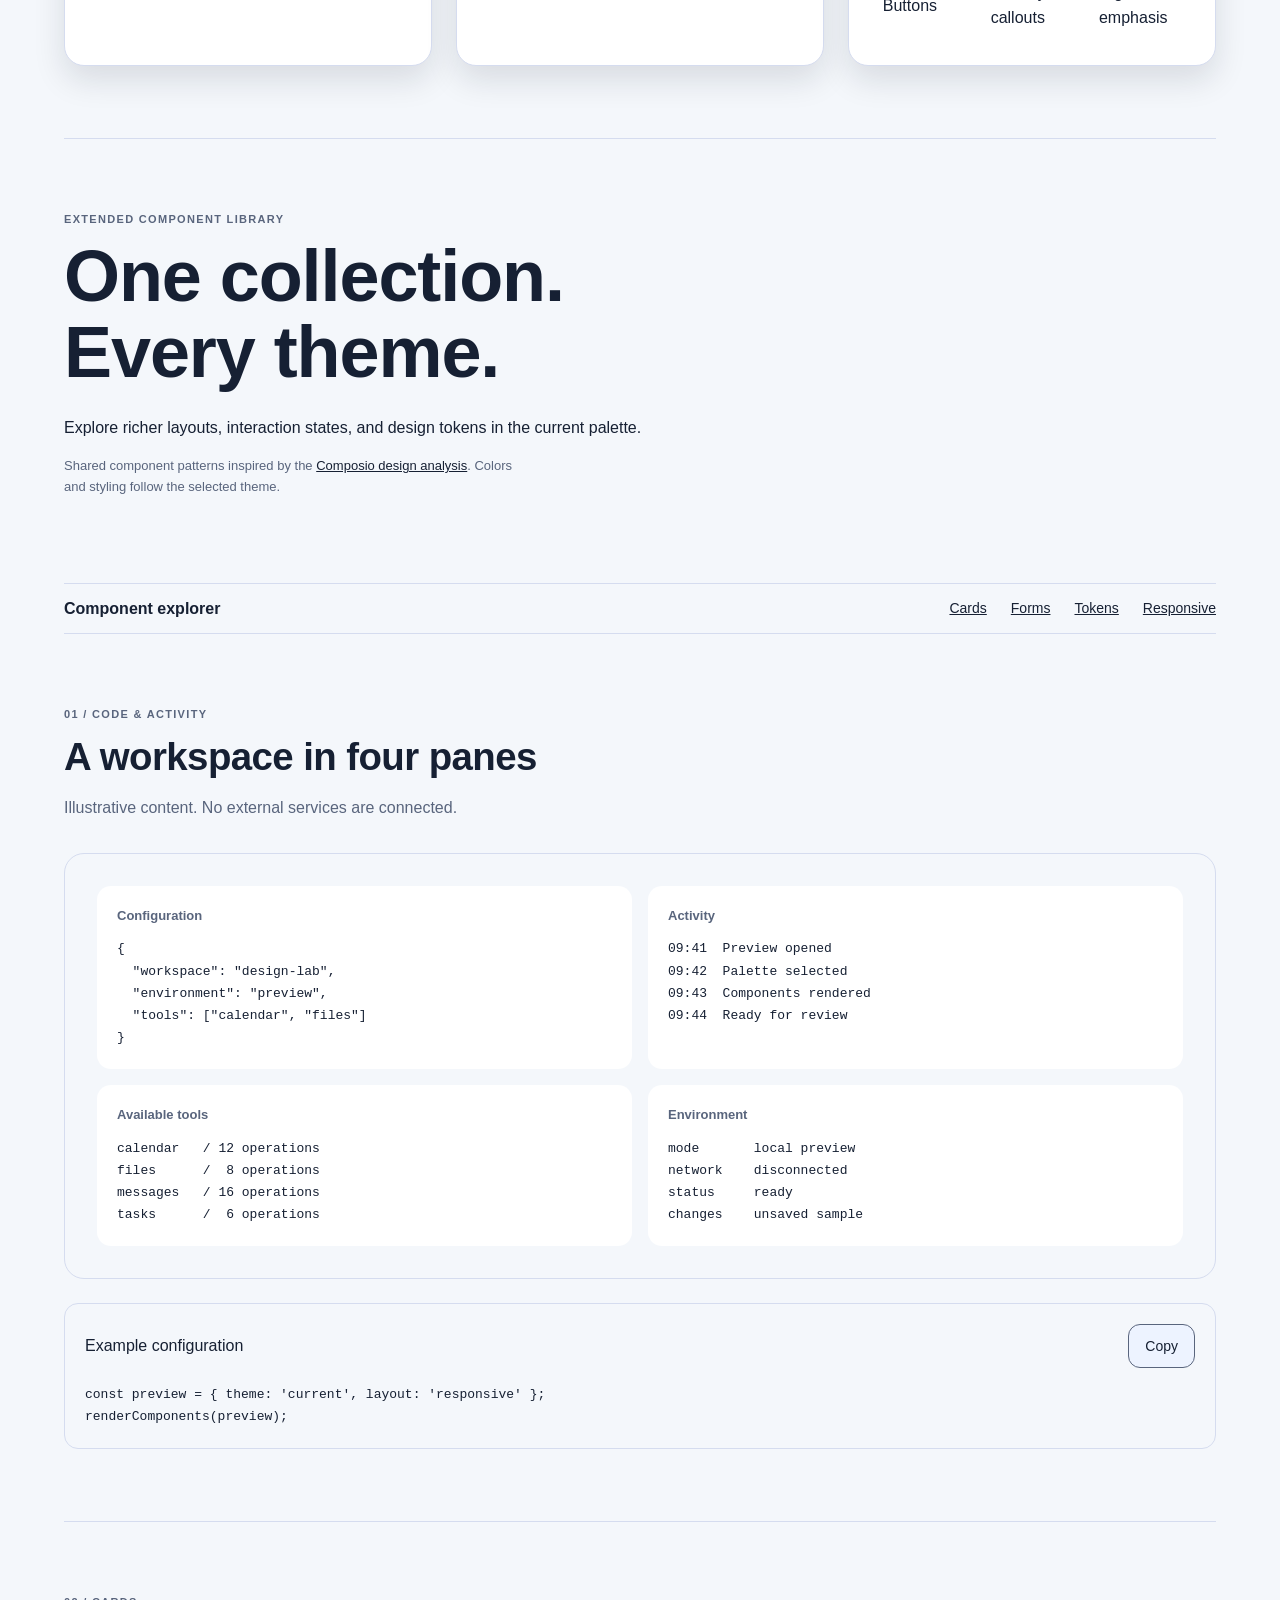
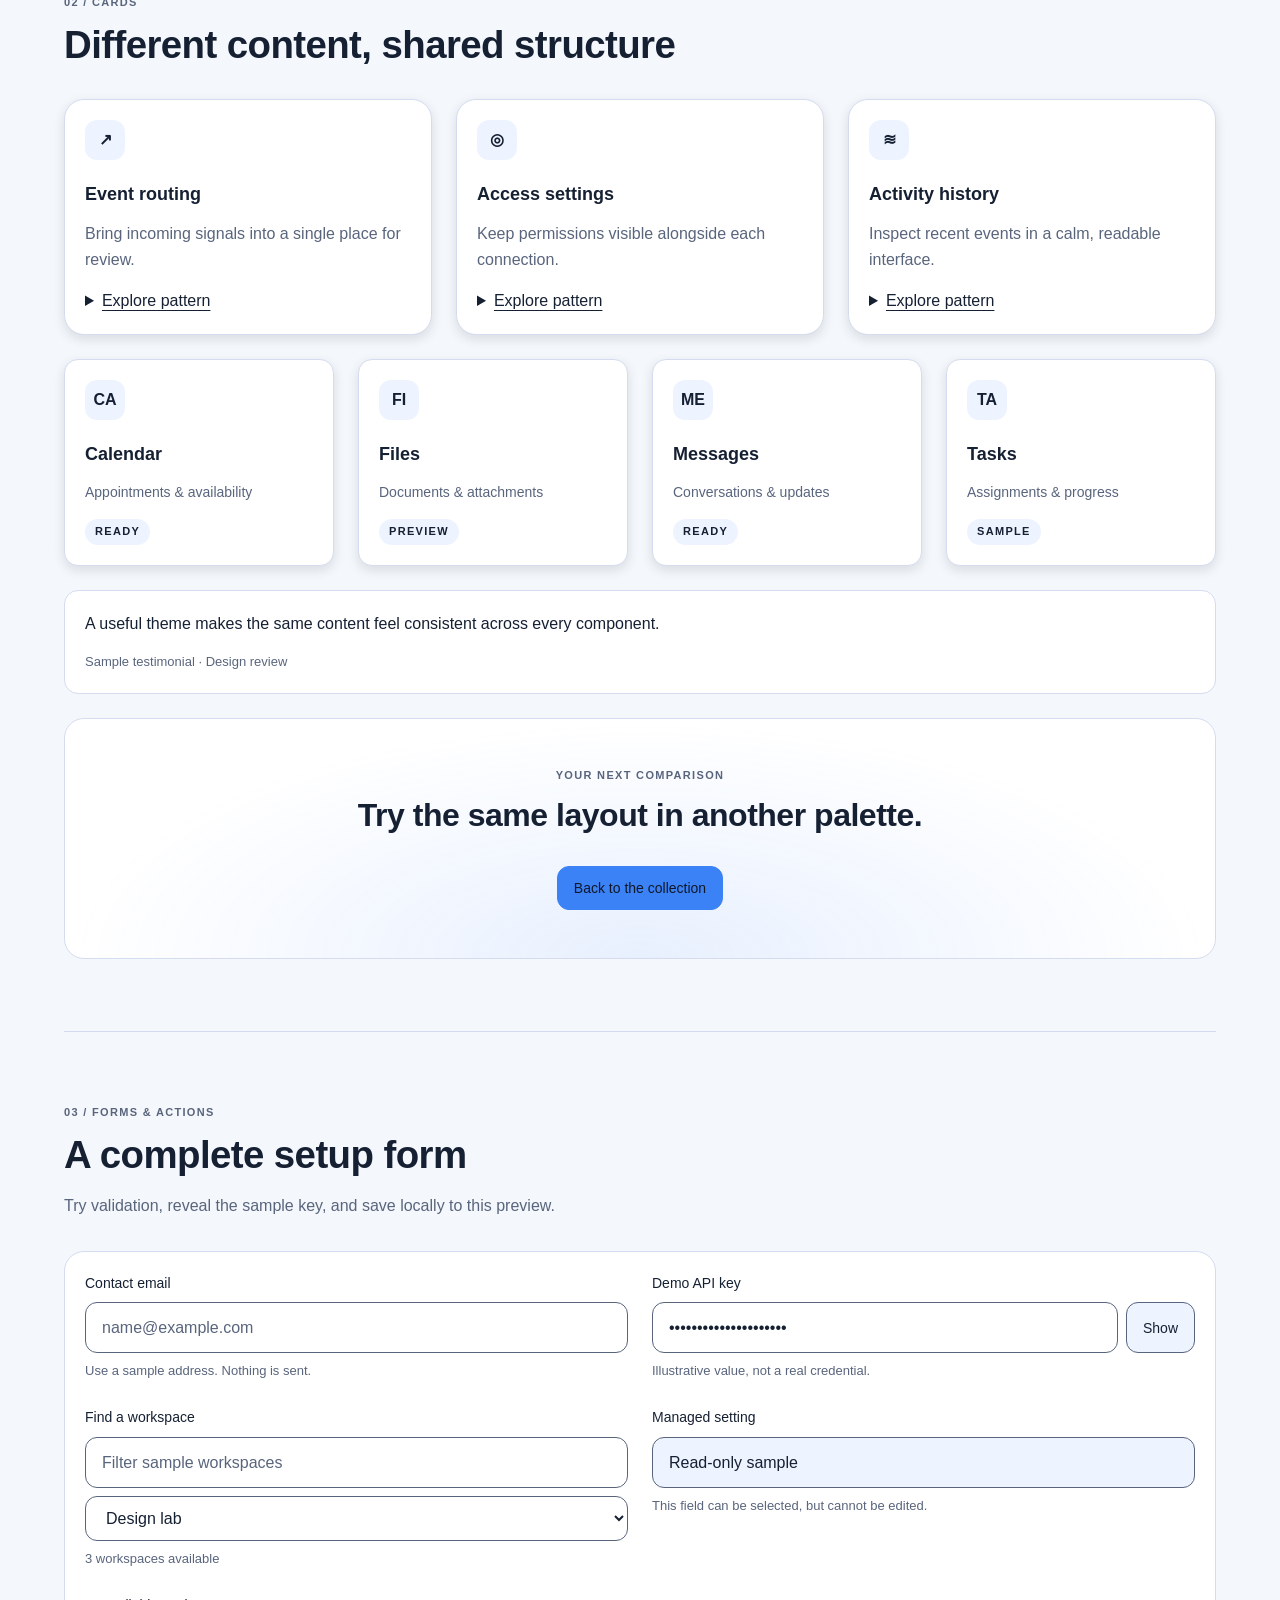
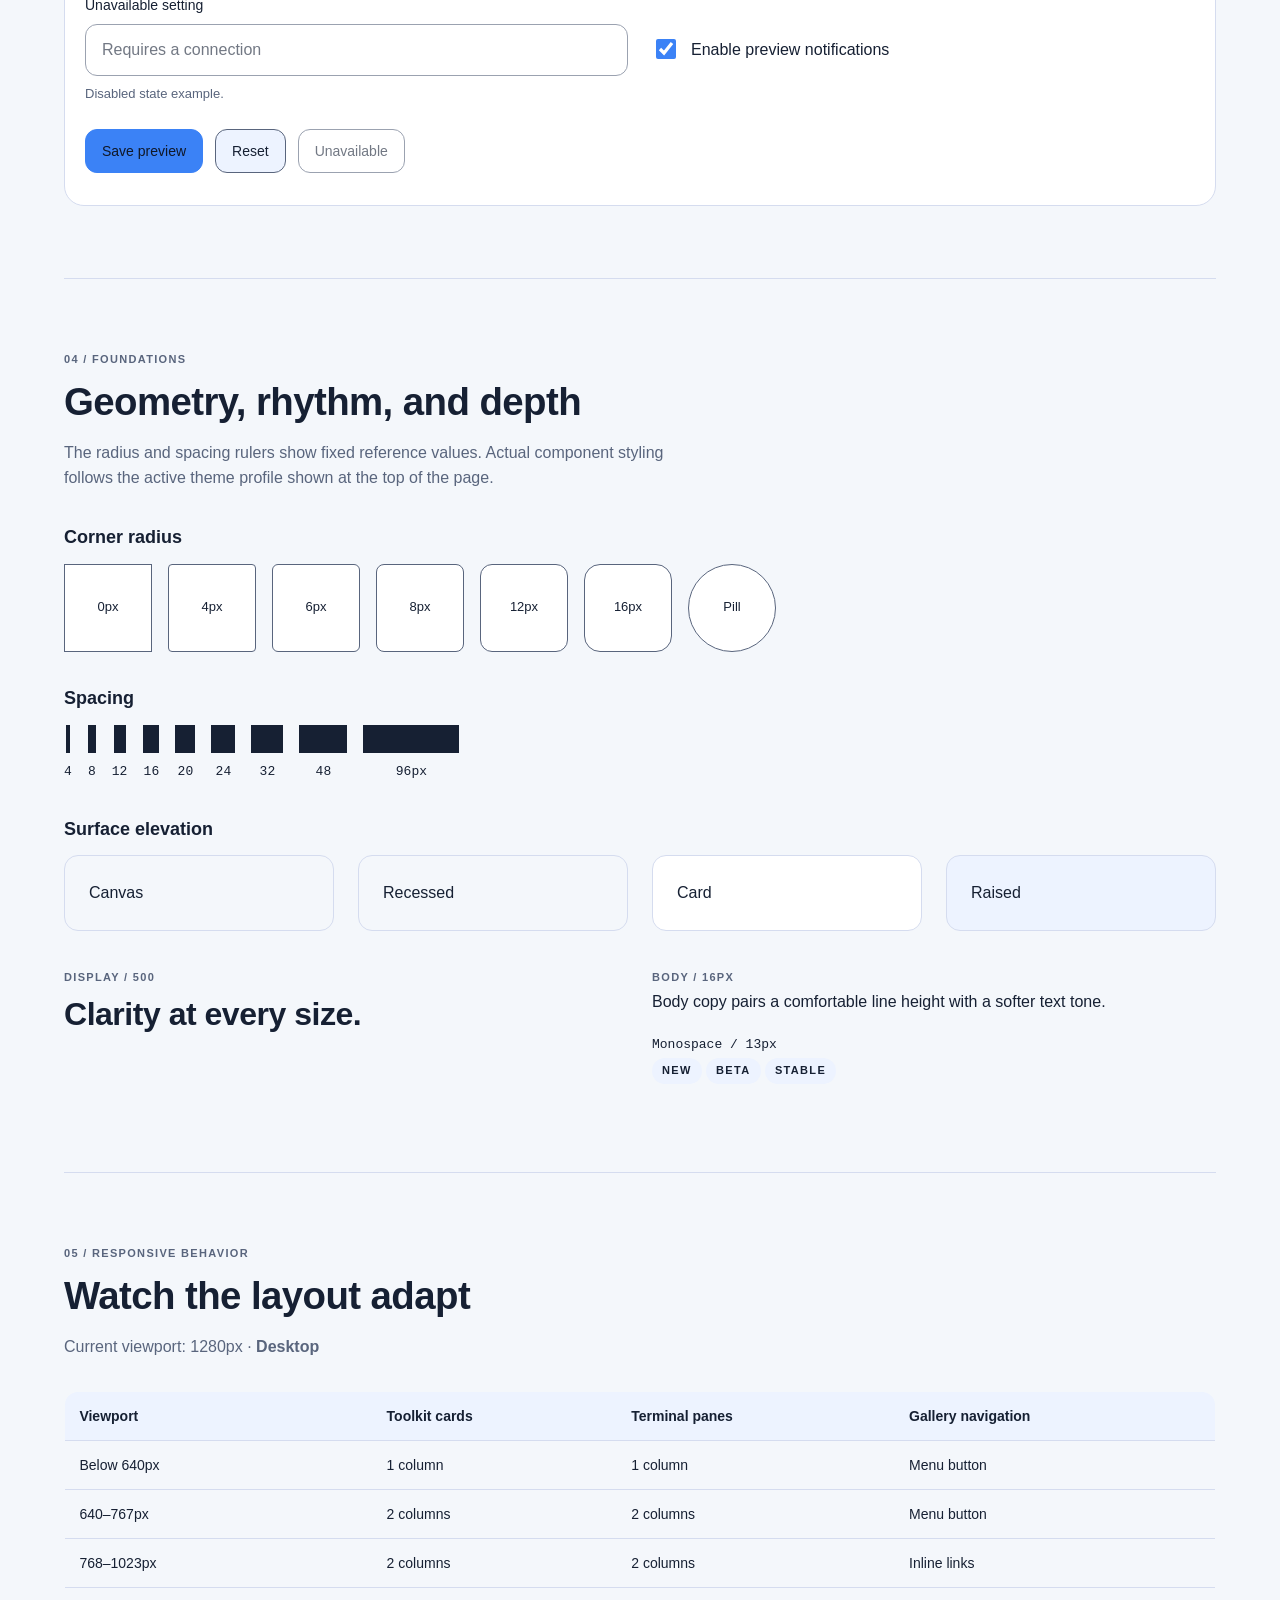
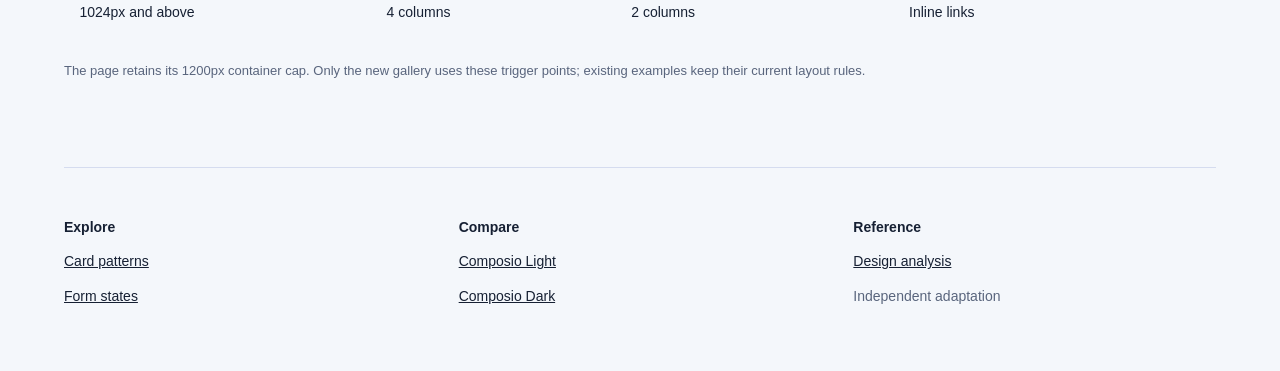
==== commit 6455e18f: "Show complete theme palettes including brand and accent swatches" ====
--- a/index.html
+++ b/index.html
@@ -13,6 +13,7 @@
     <link rel="stylesheet" href="gallery.css" />
     <link rel="stylesheet" href="theme-styles.css" />
     <link rel="stylesheet" href="sentry.css" />
+    <link rel="stylesheet" href="palette.css" />
   </head>
   <body>
     <div class="app-shell">
@@ -108,84 +109,11 @@
           </div>
         </section>
 
-        <section class="panel">
-          <div class="section-heading">
-            <h3>Color tokens</h3>
-            <span>What each variable affects</span>
-          </div>
-
-          <div class="swatch-grid">
-            <div class="swatch">
-              <span class="swatch-color swatch-bg"></span>
-              <div>
-                <strong>--bg</strong>
-                <small>Whole-page background</small>
-              </div>
-            </div>
-            <div class="swatch">
-              <span class="swatch-color swatch-surface"></span>
-              <div>
-                <strong>--surface</strong>
-                <small>Panels and cards</small>
-              </div>
-            </div>
-            <div class="swatch">
-              <span class="swatch-color swatch-text"></span>
-              <div>
-                <strong>--text</strong>
-                <small>Headings and readable text</small>
-              </div>
-            </div>
-            <div class="swatch">
-              <span class="swatch-color swatch-muted"></span>
-              <div>
-                <strong>--muted</strong>
-                <small>Secondary labels and metadata</small>
-              </div>
-            </div>
-            <div class="swatch">
-              <span class="swatch-color swatch-border"></span>
-              <div>
-                <strong>--border</strong>
-                <small>Separators and outlines</small>
-              </div>
-            </div>
-            <div class="swatch">
-              <span class="swatch-color swatch-primary"></span>
-              <div>
-                <strong>--primary</strong>
-                <small>Calls to action and focus states</small>
-              </div>
-            </div>
-            <div class="swatch">
-              <span class="swatch-color swatch-secondary"></span>
-              <div>
-                <strong>--secondary</strong>
-                <small>Complementary UI accents</small>
-              </div>
-            </div>
-            <div class="swatch">
-              <span class="swatch-color swatch-success"></span>
-              <div>
-                <strong>--success</strong>
-                <small>Positive actions and validation</small>
-              </div>
-            </div>
-            <div class="swatch">
-              <span class="swatch-color swatch-warning"></span>
-              <div>
-                <strong>--warning</strong>
-                <small>Cautions and attention indicators</small>
-              </div>
-            </div>
-            <div class="swatch">
-              <span class="swatch-color swatch-danger"></span>
-              <div>
-                <strong>--danger</strong>
-                <small>Destructive actions and errors</small>
-              </div>
-            </div>
-          </div>
+        <section class="panel palette-panel" aria-labelledby="palette-title">
+          <div class="section-heading"><h3 id="palette-title">Complete theme palette</h3><span>Brand, surfaces, accents, and states</span></div>
+          <p>Color patches show the selected theme's tokens and values. Reference illustration colors are labeled separately from UI roles; checkerboards indicate transparency.</p>
+          <div id="theme-palette"></div>
+          <noscript>Enable JavaScript to display the active theme's color patches.</noscript>
         </section>
 
         <section class="panel">
@@ -414,6 +342,7 @@
       </main>
     </div>
 
+    <script src="palette.js"></script>
     <script src="script.js"></script>
     <script src="gallery.js"></script>
   </body>
--- a/gallery.css
+++ b/gallery.css
@@ -6,7 +6,7 @@
   --text: #171719;
   --muted: #585861;
   --border: #c9c9d2;
-  --primary: #0007cd;
+  --primary: var(--brand-blue);
   --primary-strong: #0005a3;
   --secondary: #eaeaf0;
   --accent: #006d85;
@@ -18,8 +18,12 @@
   --x-deep: #e5e5ed;
   --x-link: #0007cd;
   --x-focus: #0007cd;
-  --x-glow: #1a26ff;
+  --x-glow: var(--brand-glow);
   --x-on-primary: #ffffff;
+  --brand-blue: #0007cd;
+  --brand-glow: #1a26ff;
+  --brand-cyan: #00d4ff;
+  --brand-violet: #7b3aed;
   color-scheme: light;
 }
 :root[data-theme="composio-dark"] {
@@ -69,7 +73,7 @@
   --x-deep: #e5e5ed;
   --x-link: #0007cd;
   --x-focus: #0007cd;
-  --x-glow: #1a26ff;
+  --x-glow: var(--brand-glow);
   --x-on-primary: #ffffff;
 }
 :root[data-theme="composio-dark"] .x-gallery { --x-deep: #000000; --x-link: #a8b0ff; --x-focus: #a8b0ff; }
--- a/sentry.css
+++ b/sentry.css
@@ -15,17 +15,28 @@
   --surface-strong: #362d59;
   --text: #ffffff;
   --muted: #bdb8c0;
-  --border: #79628c;
+  --border: var(--brand-violet-mid);
   --primary: #150f23;
   --primary-strong: #efefef;
   --secondary: #ffffff;
-  --accent: #c2ef4e;
+  --accent: var(--brand-lime);
   --success: #c3b5ee;
   --warning: #e2bfd4;
-  --danger: #fa7faa;
+  --danger: var(--brand-pink);
   --shadow: transparent;
   --ring: #9dc1f5;
   --on-primary: #ffffff;
+  --brand-lime: #c2ef4e;
+  --brand-pink: #fa7faa;
+  --brand-violet-link: #6a5fc1;
+  --brand-violet-deep: #422082;
+  --brand-violet-mid: #79628c;
+  --field-bg: #ffffff;
+  --field-ink: #1f1633;
+  --field-border: #cfcfdb;
+  --field-placeholder: #655d71;
+  --pressed-ink: #1a1a1a;
+  --ghost-fill: #3f3849;
   --profile-label: Sentry / midnight violet;
   --font-label: Rubik / Monaco code;
   --font-body: Rubik, "Segoe UI", system-ui, sans-serif;
@@ -64,6 +75,7 @@
   --x-link: #ffffff;
   --x-focus: #9dc1f5;
   --x-on-primary: #ffffff;
+  --x-glow: var(--brand-violet-deep);
 }
 :root[data-theme="sentry"] .sentry-reference { display: block; }
 :root[data-theme="sentry"] a:not(.theme-option):not(.x-button) { color: var(--text); text-decoration: underline; text-underline-offset: 4px; }
@@ -81,17 +93,17 @@
 }
 :root[data-theme="sentry"] .secondary-button { background: #ffffff; color: #1f1633; }
 :root[data-theme="sentry"] :is(.primary-button, .x-button-primary):hover { background: var(--primary); color: var(--on-primary); }
-:root[data-theme="sentry"] :is(.primary-button, .x-button-primary, .secondary-button):active { background: #efefef; color: #1a1a1a; }
-:root[data-theme="sentry"] :is(.ghost-button, .x-button:not(.x-button-primary)) { background: #3f3849; color: #ffffff; }
+:root[data-theme="sentry"] :is(.primary-button, .x-button-primary, .secondary-button):active { background: #efefef; color: var(--pressed-ink); }
+:root[data-theme="sentry"] :is(.ghost-button, .x-button:not(.x-button-primary)) { background: var(--ghost-fill); color: #ffffff; }
 :root[data-theme="sentry"] :is(input:not([type="checkbox"]):not([type="radio"]), textarea) {
-  background: #ffffff;
-  color: #1f1633;
-  border-color: #cfcfdb;
+  background: var(--field-bg);
+  color: var(--field-ink);
+  border-color: var(--field-border);
   color-scheme: light;
   font-weight: 500;
 }
-:root[data-theme="sentry"] input::placeholder { color: #655d71; }
-:root[data-theme="sentry"] select { background: #422082; color: #ffffff; border-color: var(--muted); border-radius: 8px; }
+:root[data-theme="sentry"] input::placeholder { color: var(--field-placeholder); }
+:root[data-theme="sentry"] select { background: var(--brand-violet-deep); color: #ffffff; border-color: var(--muted); border-radius: 8px; }
 :root[data-theme="sentry"] :is(button, a, input, textarea, select, summary, [tabindex]):focus-visible {
   outline-color: #9dc1f5;
 }
@@ -113,10 +125,10 @@
   background-size: cover;
 }
 :root[data-theme="sentry"] .x-intro h2 { font-size: clamp(32px, 7vw, 88px); line-height: 1.2; }
-:root[data-theme="sentry"] .theme-keyword { background: #c2ef4e; color: #1f1633; border-radius: 4px; padding: 0 12px; box-decoration-break: clone; -webkit-box-decoration-break: clone; }
+:root[data-theme="sentry"] .theme-keyword { background: var(--brand-lime); color: #1f1633; border-radius: 4px; padding: 0 12px; box-decoration-break: clone; -webkit-box-decoration-break: clone; }
 :root[data-theme="sentry"] .x-intro > p:not(.x-eyebrow) { line-height: 2; }
 :root[data-theme="sentry"] .x-heading h3 { font-size: clamp(27px, 4vw, 60px); font-weight: 500; line-height: 1.1; }
-:root[data-theme="sentry"] .x-spotlight { background: #422082; }
+:root[data-theme="sentry"] .x-spotlight { background: var(--brand-violet-deep); }
 :root[data-theme="sentry"] .x-code { border-radius: 8px; padding: 16px; }
 :root[data-theme="sentry"] .x-gallery :is(pre, code) { font-size: 16px; }
 :root[data-theme="sentry"] .x-gallery pre { white-space: pre; overflow-x: auto; }
--- a/palette.css
+++ b/palette.css
@@ -0,0 +1,13 @@
+.palette-panel { grid-column: 1 / -1; }
+#theme-palette { display: grid; gap: 24px; }
+#theme-palette h4 { margin: 0 0 12px; }
+#theme-palette .swatch-grid { grid-template-columns: repeat(auto-fit, minmax(min(100%, 245px), 1fr)); }
+.palette-swatch { align-items: flex-start; }
+.palette-swatch strong { font-size: 14px; }
+.palette-swatch code { font-size: 12px; overflow-wrap: anywhere; }
+.palette-patch {
+  width: 48px; height: 64px; flex: 0 0 48px; overflow: hidden;
+  border: 1px solid var(--muted); border-radius: var(--radius-control);
+  background: repeating-conic-gradient(#fff 0% 25%, #ccc 0% 50%) 0 / 12px 12px;
+}
+.palette-patch > span { display: block; width: 100%; height: 100%; }
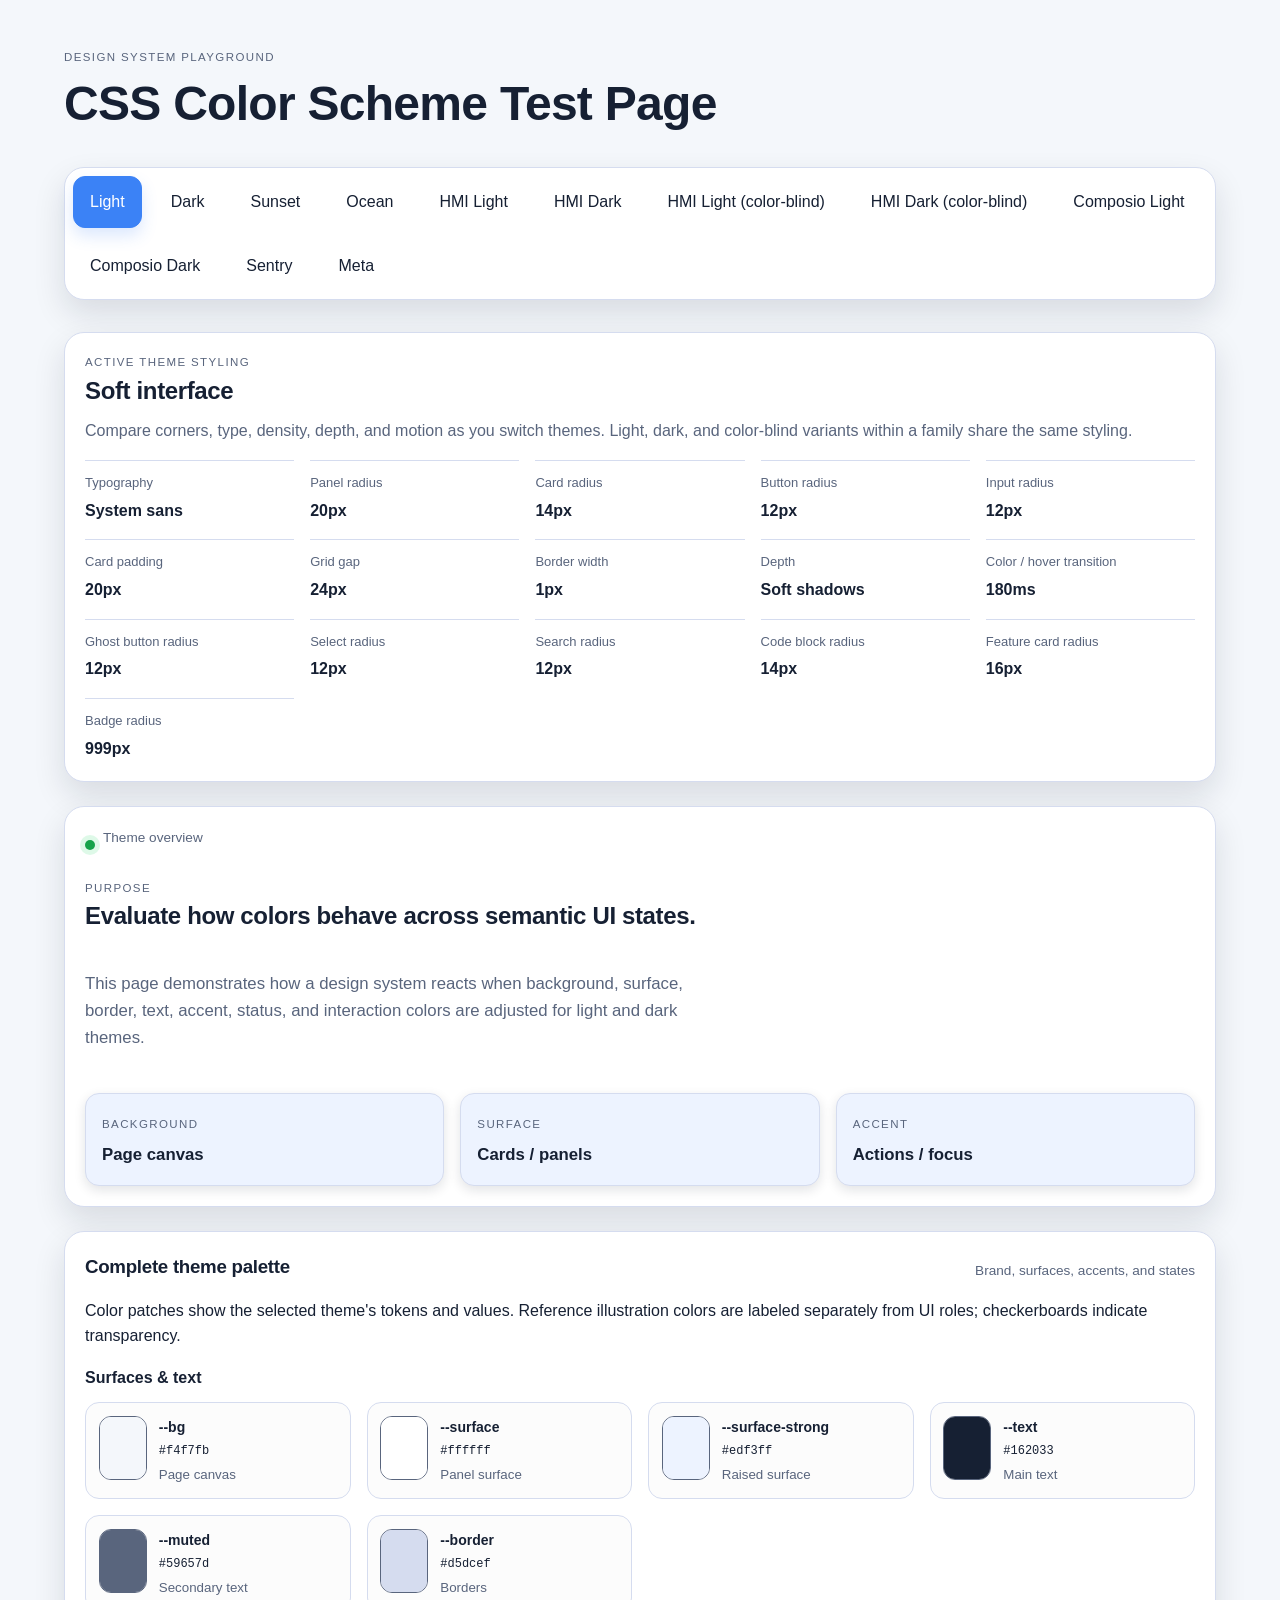
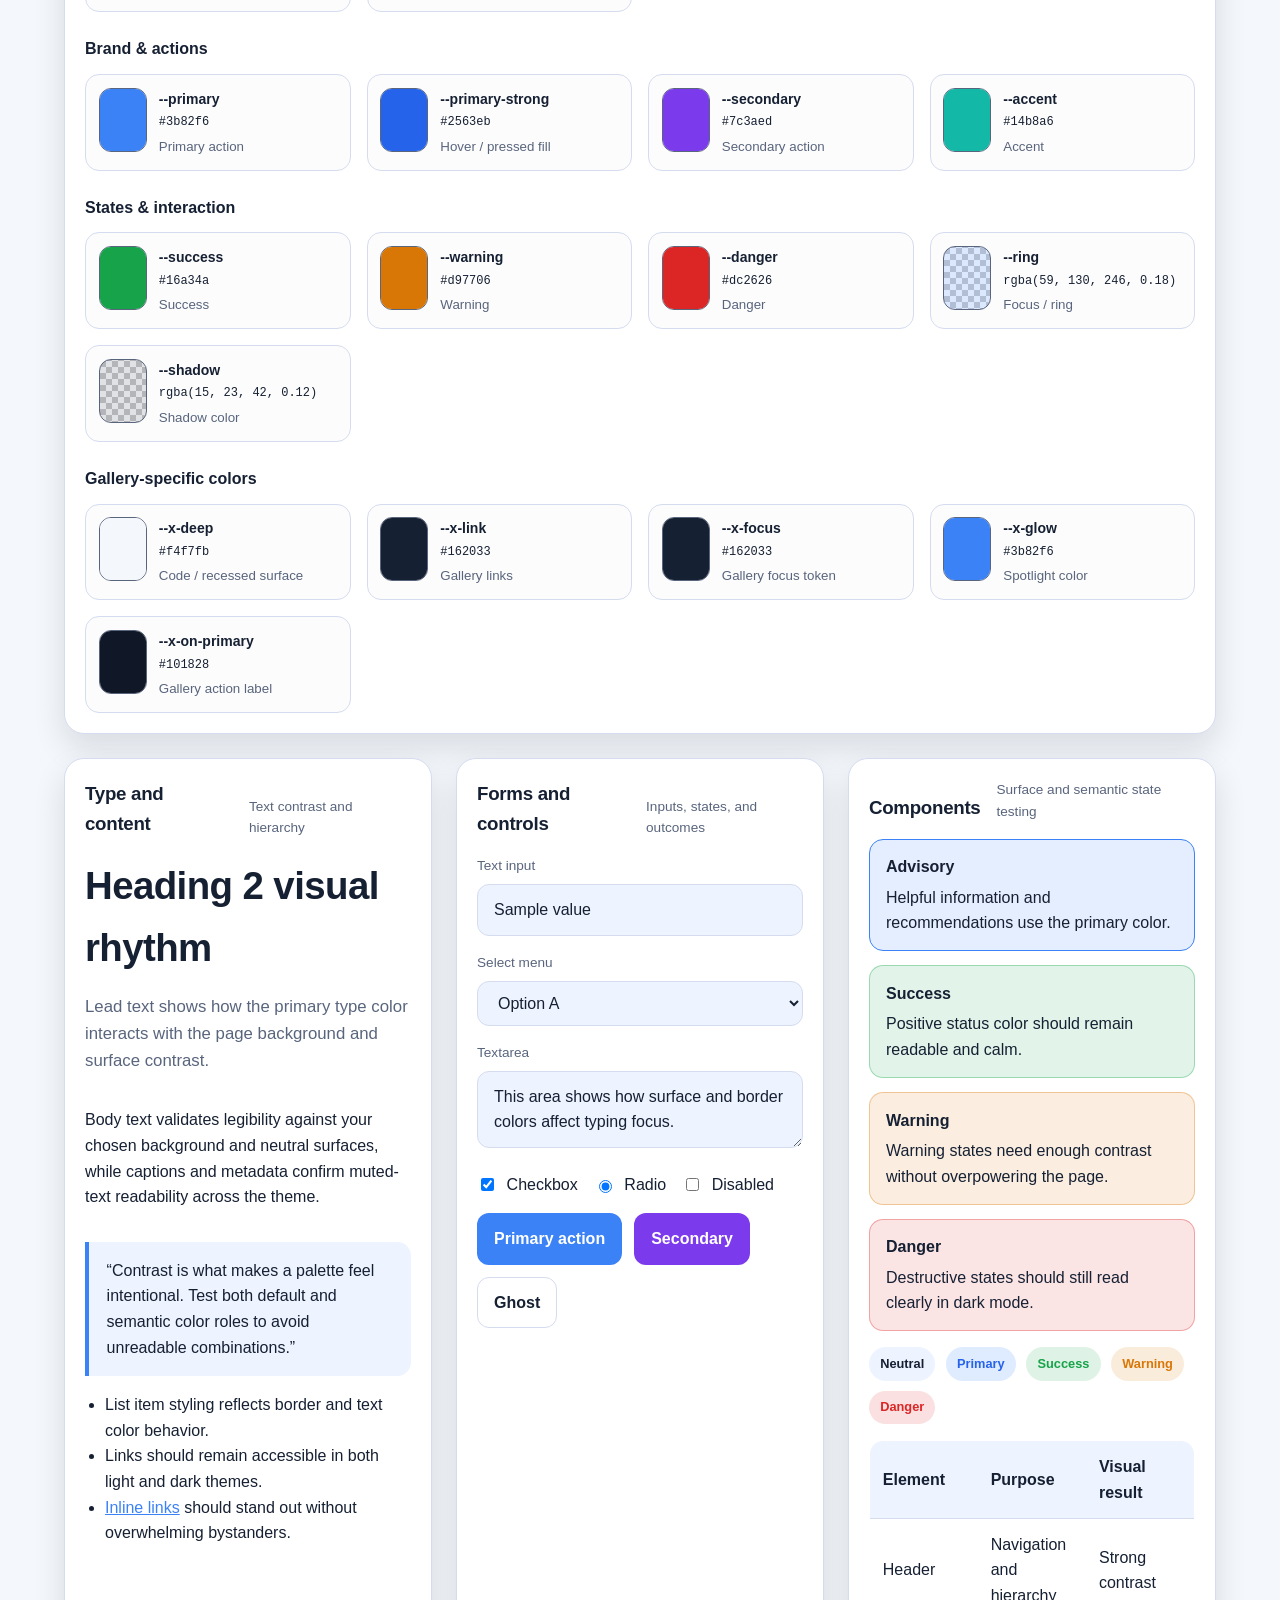
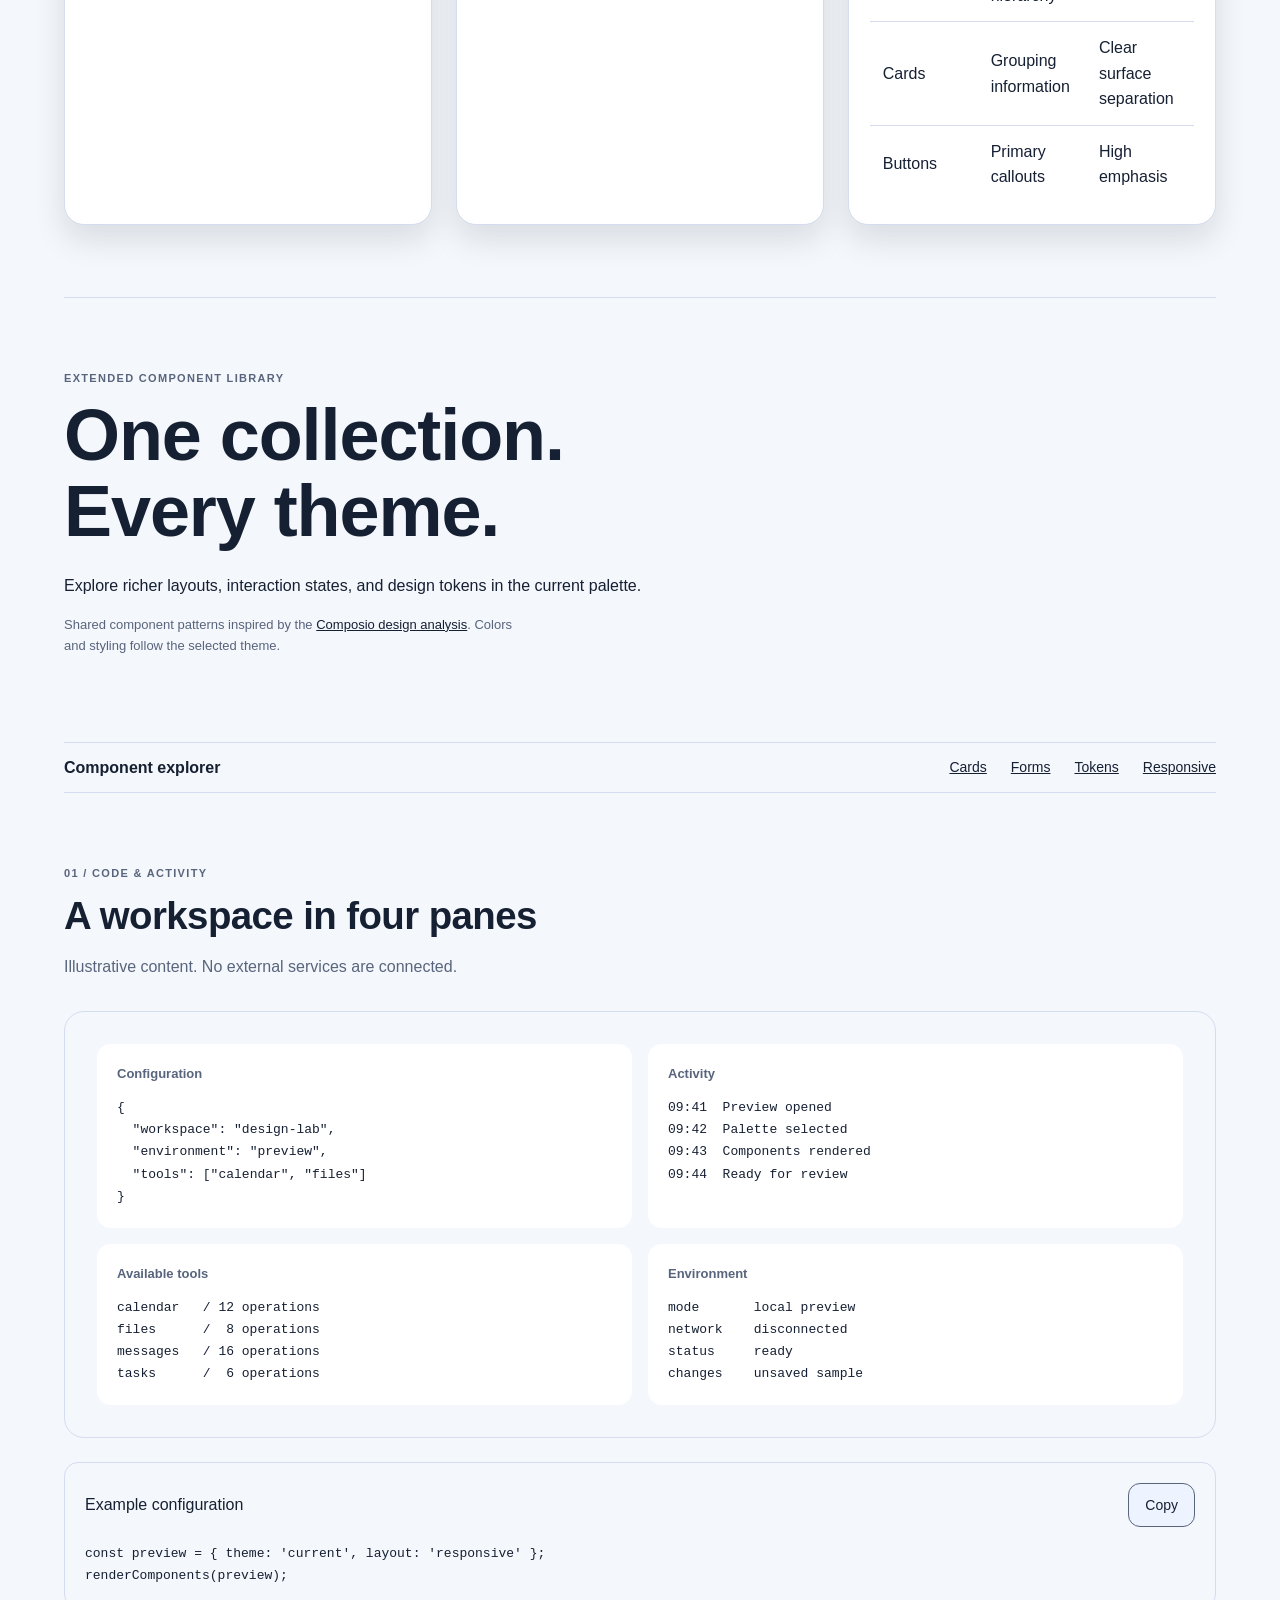
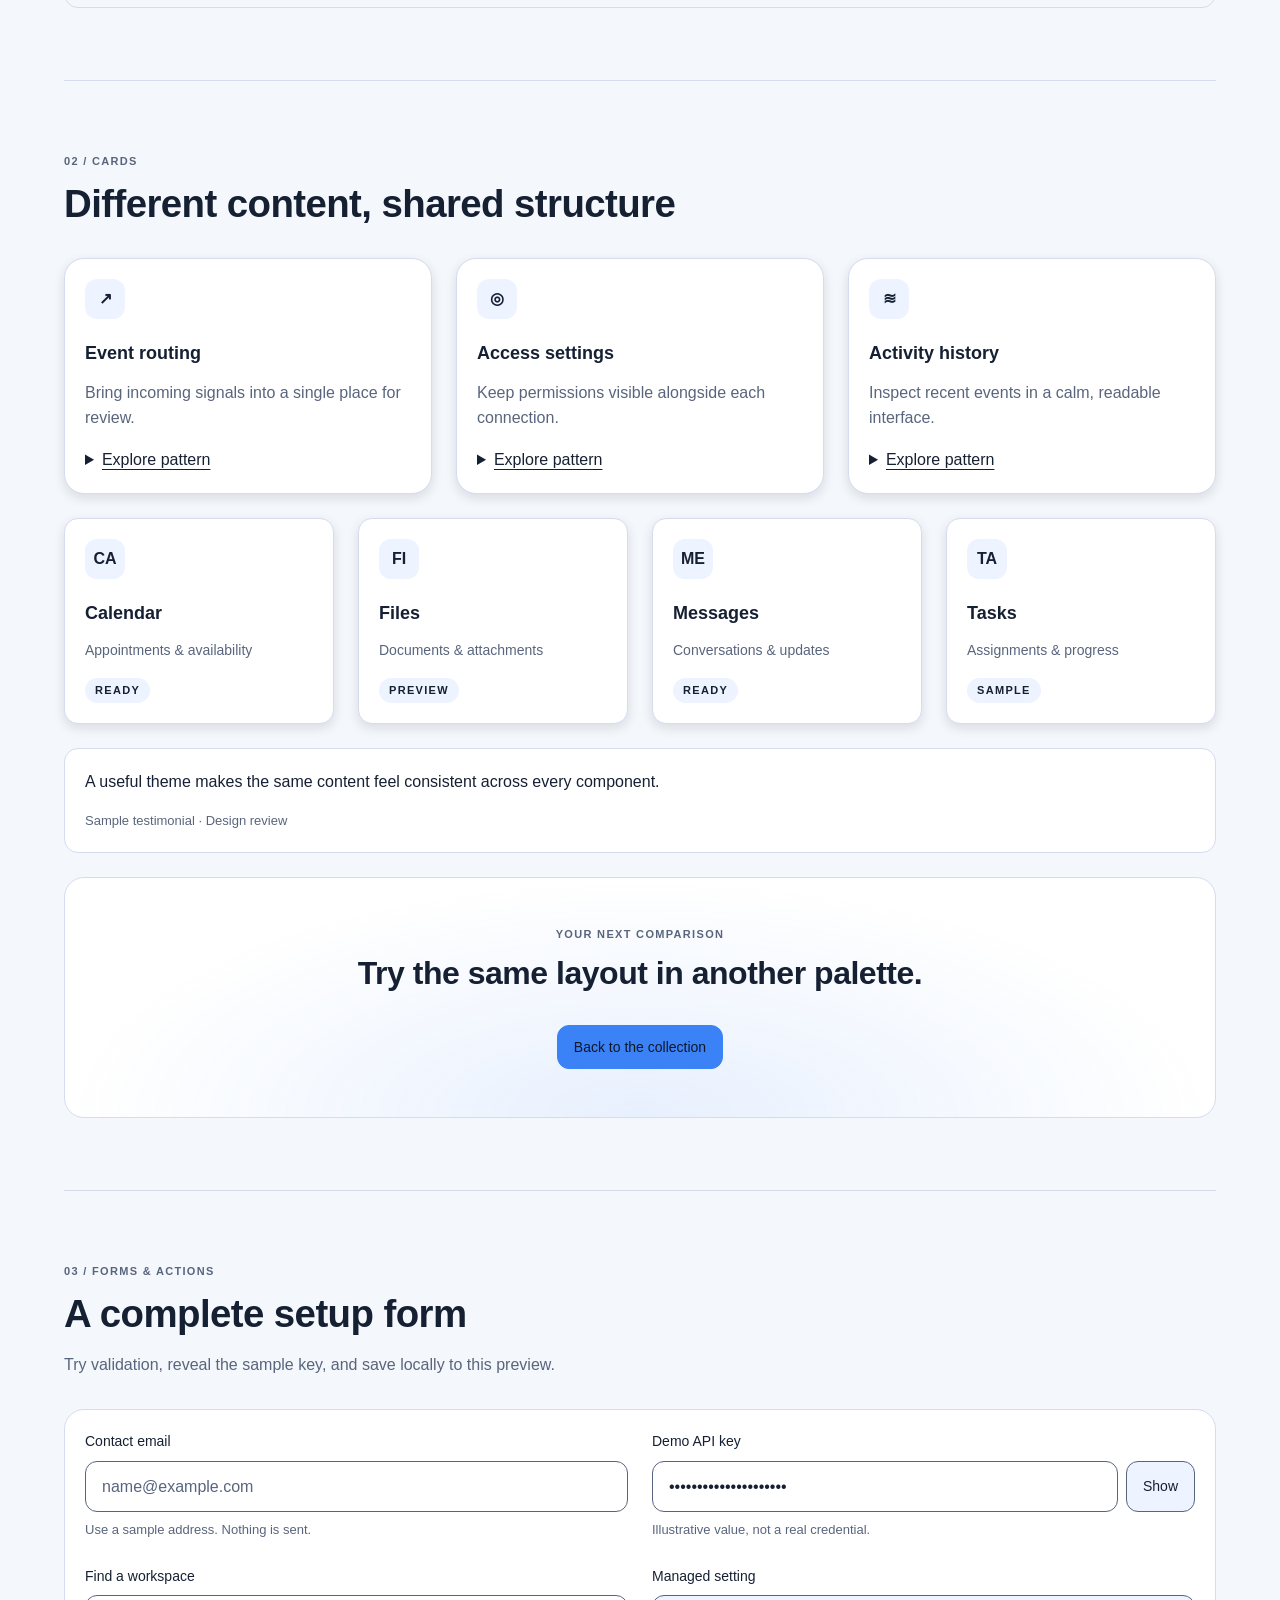
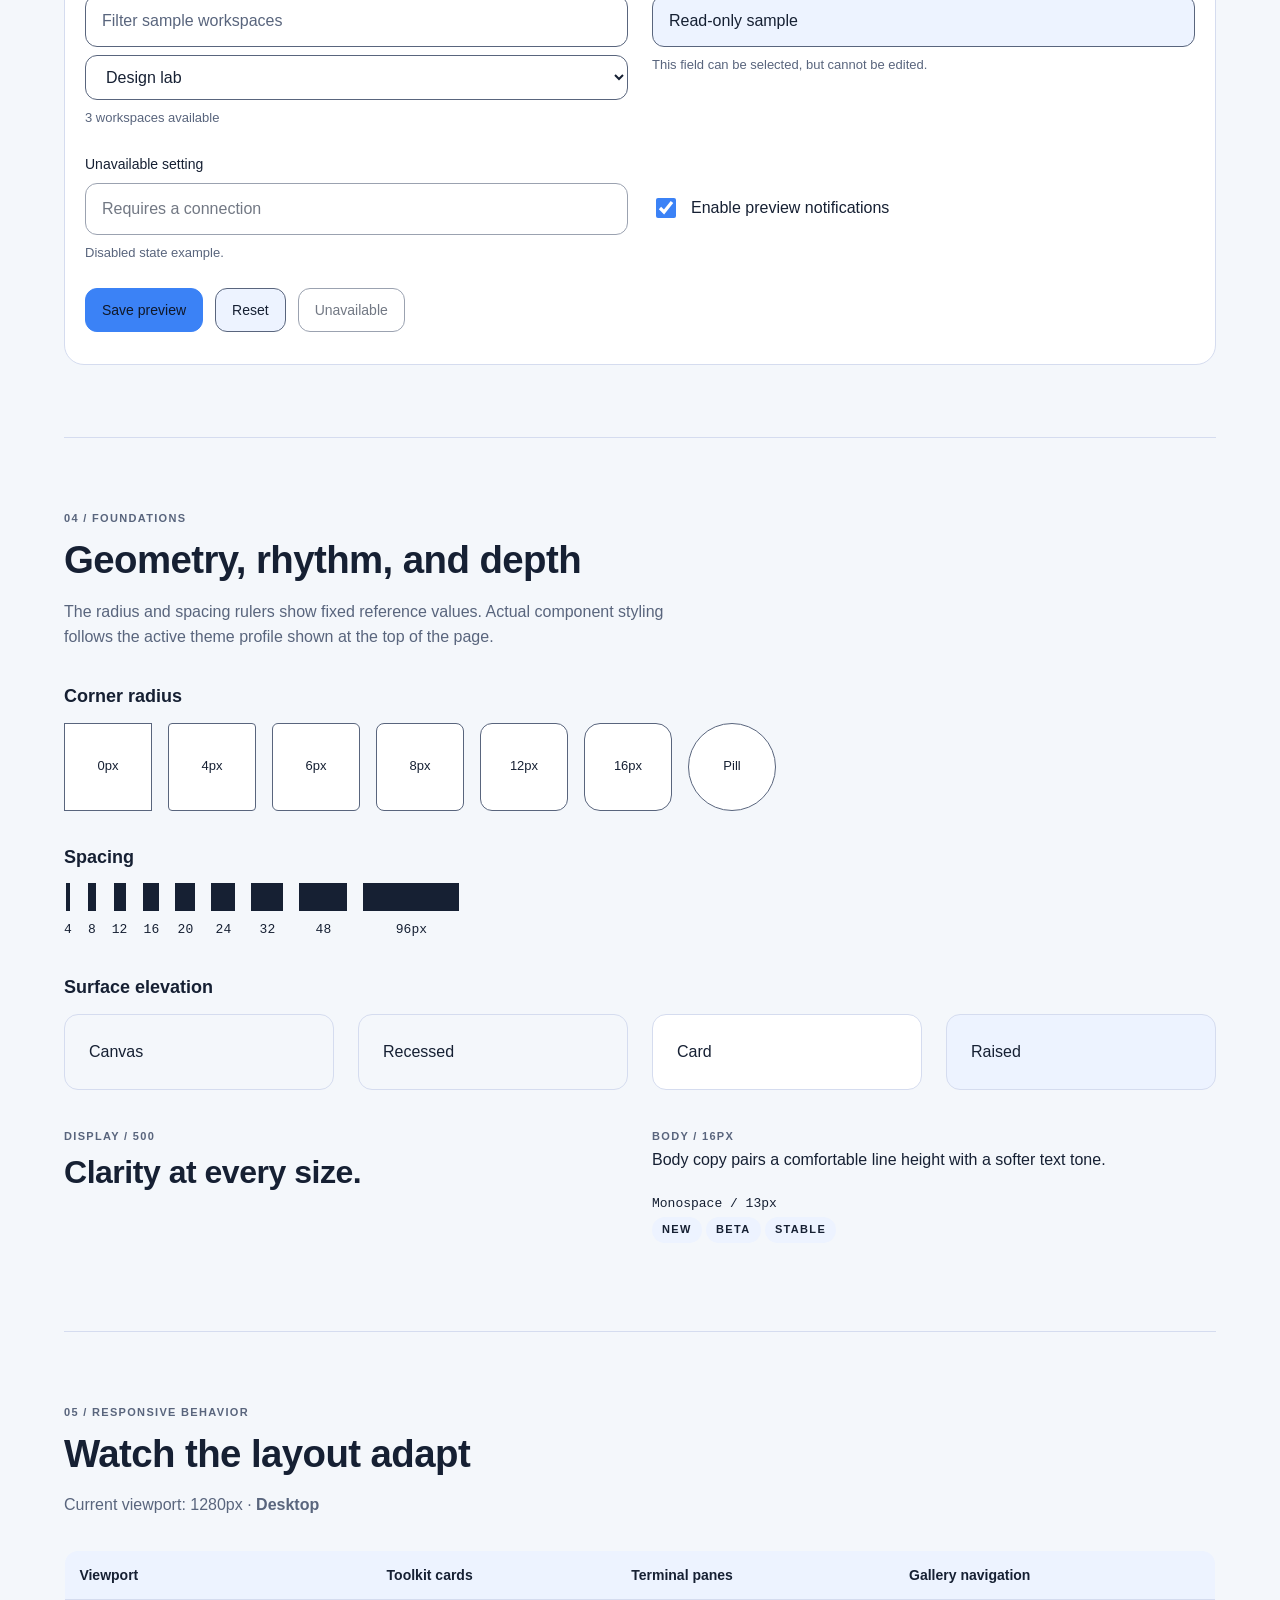
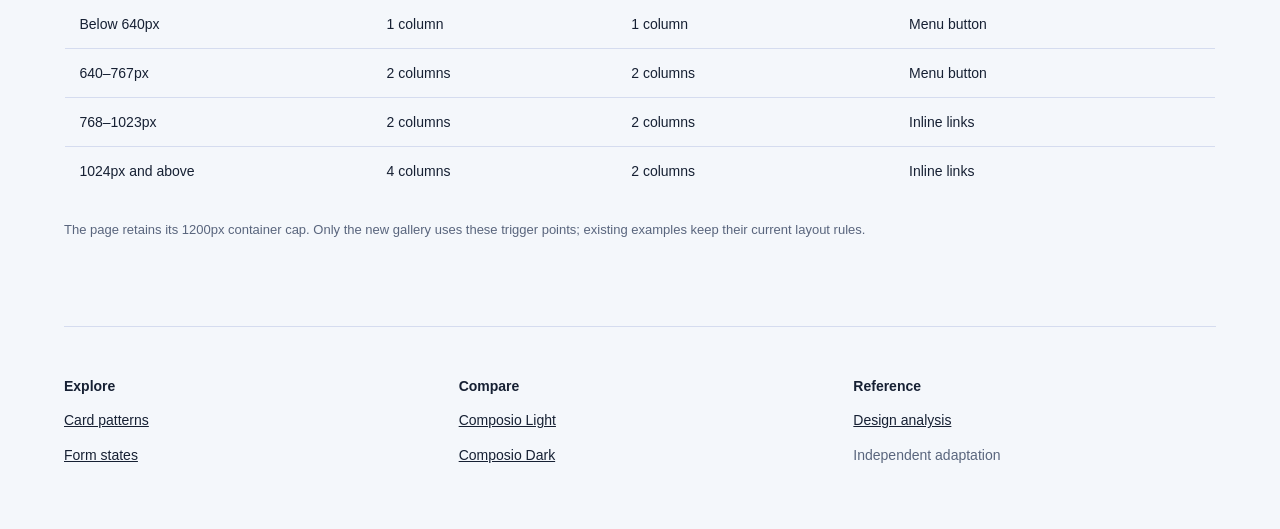
==== commit 809b2417: "Add Meta theme and align component radii with design guides" ====
--- a/index.html
+++ b/index.html
@@ -14,6 +14,7 @@
     <link rel="stylesheet" href="theme-styles.css" />
     <link rel="stylesheet" href="sentry.css" />
     <link rel="stylesheet" href="palette.css" />
+    <link rel="stylesheet" href="meta.css" />
   </head>
   <body>
     <div class="app-shell">
@@ -37,6 +38,7 @@
           <a class="theme-option" data-theme-option="composio-light" href="composio-light.html">Composio Light</a>
           <a class="theme-option" data-theme-option="composio-dark" href="composio-dark.html">Composio Dark</a>
           <a class="theme-option" data-theme-option="sentry" href="sentry.html">Sentry</a>
+          <a class="theme-option" data-theme-option="meta" href="meta.html">Meta</a>
         </div>
       </header>
 
@@ -57,6 +59,12 @@
             <div><dt>Border width</dt><dd data-style-token="--border-width"></dd></div>
             <div><dt>Depth</dt><dd data-style-token="--elevation-label"></dd></div>
             <div><dt>Color / hover transition</dt><dd data-style-token="--motion-duration"></dd></div>
+            <div><dt>Ghost button radius</dt><dd data-radius-selector=".ghost-button"></dd></div>
+            <div><dt>Select radius</dt><dd data-radius-selector="#workspace-options"></dd></div>
+            <div><dt>Search radius</dt><dd data-radius-selector="#workspace-search"></dd></div>
+            <div><dt>Code block radius</dt><dd data-radius-selector=".x-code"></dd></div>
+            <div><dt>Feature card radius</dt><dd data-radius-selector=".x-feature"></dd></div>
+            <div><dt>Badge radius</dt><dd data-radius-selector=".x-tag"></dd></div>
           </dl>
         </section>
         <section class="panel hmi-demo" aria-labelledby="hmi-title">
@@ -250,6 +258,7 @@
             <p class="x-eyebrow">Extended component library</p>
             <h2 id="extended-title">One collection.<br /><span class="theme-keyword">Every theme.</span></h2>
             <p class="sentry-reference">Sentry-inspired styling from the <a href="https://getdesign.md/sentry/design-md">independent design analysis</a>. Rubik stands in for the proprietary display face.</p>
+            <p class="meta-only">Meta-inspired styling from the <a href="https://getdesign.md/meta/design-md">independent store design analysis</a>. Montserrat is the documented fallback for Optimistic VF.</p>
             <p>Explore richer layouts, interaction states, and design tokens in the current palette.</p>
             <p class="x-caption">Shared component patterns inspired by the <a href="https://getdesign.md/composio/design-md">Composio design analysis</a>.
               Colors and styling follow the selected theme.</p>
@@ -307,6 +316,10 @@
           </section>
 
           <section id="gallery-forms" class="x-section" aria-labelledby="forms-title">
+            <div class="meta-only meta-product">
+              <div><p class="x-eyebrow">Purchase action / visual sample</p><h3>Explore a different kind of connection.</h3><p>This sample separates the guide's blue purchase action from its black marketing buttons.</p></div>
+              <div class="meta-purchase"><strong>Demo accessory</strong><span>Illustrative item · no checkout</span><button class="x-button meta-buy-cta" id="meta-add-sample" type="button">Add sample</button><p id="meta-cart-status" role="status"></p></div>
+            </div>
             <div class="x-heading"><p class="x-eyebrow">03 / Forms &amp; actions</p><h3 id="forms-title">A complete setup form</h3><p>Try validation, reveal the sample key, and save locally to this preview.</p></div>
             <form id="sample-setup" class="x-form" novalidate>
               <label class="x-field">Contact email<input id="sample-email" name="email" type="email" placeholder="name@example.com" required aria-describedby="email-help email-error" /><small id="email-help">Use a sample address. Nothing is sent.</small><span id="email-error" class="x-error" hidden>Enter an email address in the form name@example.com.</span></label>
--- a/theme-styles.css
+++ b/theme-styles.css
@@ -122,7 +122,7 @@
   --radius-card: 12px;
   --radius-control: 8px;
   --radius-button: 8px;
-  --radius-badge: 999px;
+  --radius-badge: 9999px;
   --space-card: 24px;
   --space-gap: 24px;
   --space-control-y: 10px;
@@ -152,9 +152,9 @@
 :root[data-theme="ocean"] :is(.eyebrow, .section-kicker, .metric-label, .x-eyebrow) { font-family: var(--font-code); }
 :root[data-theme^="hmi-"] body { font-variant-numeric: tabular-nums; }
 :root[data-theme] :is(.panel, .theme-picker, .x-feature, .x-form, .x-terminal-grid, .x-spotlight) { border-radius: var(--radius-panel); }
-:root[data-theme] :is(.metric-card, .swatch, .alert, .x-toolkit, .x-quote, .x-terminal, .x-code, .x-elevation-grid > div, table, .alarm-sample) { border-radius: var(--radius-card); }
+:root[data-theme] :where(.metric-card, .swatch, .alert, .x-toolkit, .x-quote, .x-terminal, .x-code, .x-elevation-grid > div, table, .alarm-sample) { border-radius: var(--radius-card); }
 :root[data-theme] :is(.swatch-color, .x-icon) { border-radius: var(--radius-control); }
-:root[data-theme] :is(input:not([type="checkbox"]):not([type="radio"]), select, textarea) { border-radius: var(--radius-control); }
+:root[data-theme] :where(input:not([type="checkbox"]):not([type="radio"]), select, textarea) { border-radius: var(--radius-control); }
 :root[data-theme] :is(button, .theme-option, .x-button) { border-radius: var(--radius-button); }
 :root[data-theme] :is(.badge, .x-tag) { border-radius: var(--radius-badge); }
 :root[data-theme] blockquote:not(.x-quote blockquote) { border-radius: 0 var(--radius-card) var(--radius-card) 0; }
--- a/sentry.css
+++ b/sentry.css
@@ -130,6 +130,9 @@
 :root[data-theme="sentry"] .x-heading h3 { font-size: clamp(27px, 4vw, 60px); font-weight: 500; line-height: 1.1; }
 :root[data-theme="sentry"] .x-spotlight { background: var(--brand-violet-deep); }
 :root[data-theme="sentry"] .x-code { border-radius: 8px; padding: 16px; }
+:root[data-theme="sentry"] .x-terminal { border-radius: 8px; }
+:root[data-theme="sentry"] .theme-picker { border-radius: 12px; }
+:root[data-theme="sentry"] :is(.ghost-button, .x-button:not(.x-button-primary)) { border-radius: 12px; }
 :root[data-theme="sentry"] .x-gallery :is(pre, code) { font-size: 16px; }
 :root[data-theme="sentry"] .x-gallery pre { white-space: pre; overflow-x: auto; }
 :root[data-theme="sentry"] .x-footer {
--- a/meta.css
+++ b/meta.css
@@ -0,0 +1,114 @@
+@font-face {
+  font-family: Montserrat;
+  src: url("assets/fonts/montserrat-variable.ttf") format("truetype");
+  font-weight: 100 900;
+  font-style: normal;
+  font-display: swap;
+}
+.meta-only { display: none; }
+:root[data-theme="meta"] {
+  --bg: #ffffff;
+  --surface: #ffffff;
+  --surface-strong: #f1f4f7;
+  --text: #1c1e21;
+  --muted: #5d6c7b;
+  --border: #ced0d4;
+  --primary: #0064e0;
+  --primary-strong: #0457cb;
+  --secondary: #000000;
+  --accent: #a121ce;
+  --success: #24773a;
+  --warning: #805b00;
+  --danger: #ba1934;
+  --on-primary: #ffffff;
+  --ring: #1876f2;
+  --shadow: #14161a1a;
+  --primary-soft: #0091ff;
+  --fb-blue: #1876f2;
+  --meta-link: #385898;
+  --oculus-purple: #a121ce;
+  --ink-button: #000000;
+  --ink-deep: #0a1317;
+  --charcoal: #444950;
+  --slate: #4b4c4f;
+  --stone: #8595a4;
+  --hairline-soft: #dee3e9;
+  --disabled-text: #bcc0c4;
+  --brand-success: #31a24c;
+  --success-bg: #24e400;
+  --attention: #f2a918;
+  --brand-warning: #f7b928;
+  --warning-bg: #ffe200;
+  --critical: #e41e3f;
+  --critical-strong: #f0284a;
+  --profile-label: Meta / product retail;
+  --font-label: Montserrat / Optimistic fallback;
+  --font-body: Montserrat, Helvetica, Arial, sans-serif;
+  --font-heading: var(--font-body);
+  --heading-weight: 500;
+  --heading-tracking: 0em;
+  --body-leading: 1.5;
+  --label-tracking: -0.01em;
+  --label-case: none;
+  --radius-panel: 32px;
+  --radius-card: 16px;
+  --radius-control: 8px;
+  --radius-button: 100px;
+  --radius-badge: 100px;
+  --border-width: 1px;
+  --space-card: 24px;
+  --space-gap: 24px;
+  --space-control-y: 14px;
+  --space-control-x: 30px;
+  --control-height: 44px;
+  --section-space: 80px;
+  --panel-elevation: none;
+  --card-elevation: none;
+  --elevation-label: Flat / checkout-only shadow;
+  --motion-duration: 180ms;
+  --motion-easing: ease-out;
+  --hover-lift: 0px;
+  color-scheme: light;
+}
+:root[data-theme="meta"] .meta-only { display: block; }
+:root[data-theme="meta"] .x-gallery { --x-deep: #f1f4f7; --x-link: #385898; --x-focus: #1876f2; --x-glow: transparent; --x-on-primary: #ffffff; }
+:root[data-theme="meta"] :is(h1,h2,h3) { font-feature-settings: "ss01", "ss02"; color: var(--ink-deep); }
+:root[data-theme="meta"] :is(button,.x-button,.theme-option) { font-weight: 700; font-size: 14px; letter-spacing: -0.14px; }
+:root[data-theme="meta"] :is(.primary-button,.x-button-primary,.theme-option.is-active) { background: var(--ink-button); border-color: var(--ink-button); color: white; box-shadow: none; }
+:root[data-theme="meta"] :is(.primary-button,.x-button-primary):hover { background: var(--ink-button); }
+:root[data-theme="meta"] :is(.primary-button,.x-button-primary):active { background: var(--charcoal); }
+:root[data-theme="meta"] :is(.secondary-button,.ghost-button,.x-button:not(.x-button-primary):not(.meta-buy-cta)) { background: transparent; color: var(--ink-deep); border: 2px solid var(--ink-deep); padding: 12px 28px; }
+:root[data-theme="meta"] .ghost-button { border-color: #0a13171f; padding: 10px 22px; }
+:root[data-theme="meta"] :is(input:not([type="checkbox"]):not([type="radio"]),select,textarea) { background: white; color: var(--text); padding: 12px; border-color: var(--border); }
+:root[data-theme="meta"] input[type="search"] { border-radius: 100px; background: var(--surface-strong); padding: 12px 20px; }
+:root[data-theme="meta"] :is(input,select,textarea):focus-visible { outline-color: var(--fb-blue); border-color: var(--fb-blue); }
+:root[data-theme="meta"] input[aria-invalid="true"] { border: 1px solid var(--critical-strong); }
+:root[data-theme="meta"] :is(input[type="checkbox"],input[type="radio"]) { accent-color: var(--fb-blue); }
+:root[data-theme="meta"] :is(.x-feature,.x-form,.x-quote,.x-icon) { border-radius: 16px; }
+:root[data-theme="meta"] :is(.x-code,.x-terminal,table) { border-radius: 8px; }
+:root[data-theme="meta"] .x-spotlight { background: var(--ink-deep); border-radius: 32px; color: white; }
+:root[data-theme="meta"] .x-spotlight :is(h3,p) { color: white; }
+:root[data-theme="meta"] .x-spotlight .x-button { background: white; color: var(--ink-deep); border-color: white; }
+:root[data-theme="meta"] .x-intro h2 { font-size: 64px; line-height: 1.16; }
+:root[data-theme="meta"] .x-heading h3 { font-size: 36px; line-height: 1.28; }
+:root[data-theme="meta"] .x-display-sample { font-size: 28px; font-weight: 300; }
+:root[data-theme="meta"] :is(.alert-success,.badge-success) { --meta-state: var(--success); }
+:root[data-theme="meta"] :is(.alert-warning,.badge-warning) { --meta-state: var(--warning); }
+:root[data-theme="meta"] :is(.alert-danger,.badge-danger) { --meta-state: var(--danger); }
+:root[data-theme="meta"] :is(.alert-advisory,.badge-primary) { --meta-state: var(--primary); }
+:root[data-theme="meta"] :is(.alert,.badge:not(.badge-neutral)) { background: color-mix(in srgb,var(--meta-state) 10%,white); color: var(--text); border: 1px solid var(--meta-state); }
+:root[data-theme="meta"] .badge-warning { background: var(--brand-warning); color: var(--ink-deep); }
+:root[data-theme="meta"] .meta-product { display: grid; grid-template-columns: minmax(0,1fr) minmax(0,1fr); gap: 32px; padding: 32px; border: 1px solid var(--hairline-soft); border-radius: 32px; margin-bottom: 48px; }
+.meta-product h3 { font-size: 28px; font-weight: 300; line-height: 1.21; }
+.meta-purchase { display: flex; flex-direction: column; gap: 16px; border-radius: 16px; padding: 24px; box-shadow: 0 1px 4px #14161a4d; }
+.meta-purchase > span { font-size: 14px; color: var(--muted); }
+:root[data-theme="meta"] .meta-buy-cta { background: var(--primary); color: white; border-color: var(--primary); }
+:root[data-theme="meta"] .meta-buy-cta:active { background: var(--primary-strong); }
+@media (max-width: 767px) {
+  :root[data-theme="meta"] .x-intro h2 { font-size: 36px; }
+  :root[data-theme="meta"] .meta-product { grid-template-columns: minmax(0,1fr); padding: 24px; }
+}
+@media (max-width: 479px) {
+  :root[data-theme="meta"] .x-intro h2 { font-size: 24px; }
+  :root[data-theme="meta"] .meta-purchase { padding: 16px; }
+}
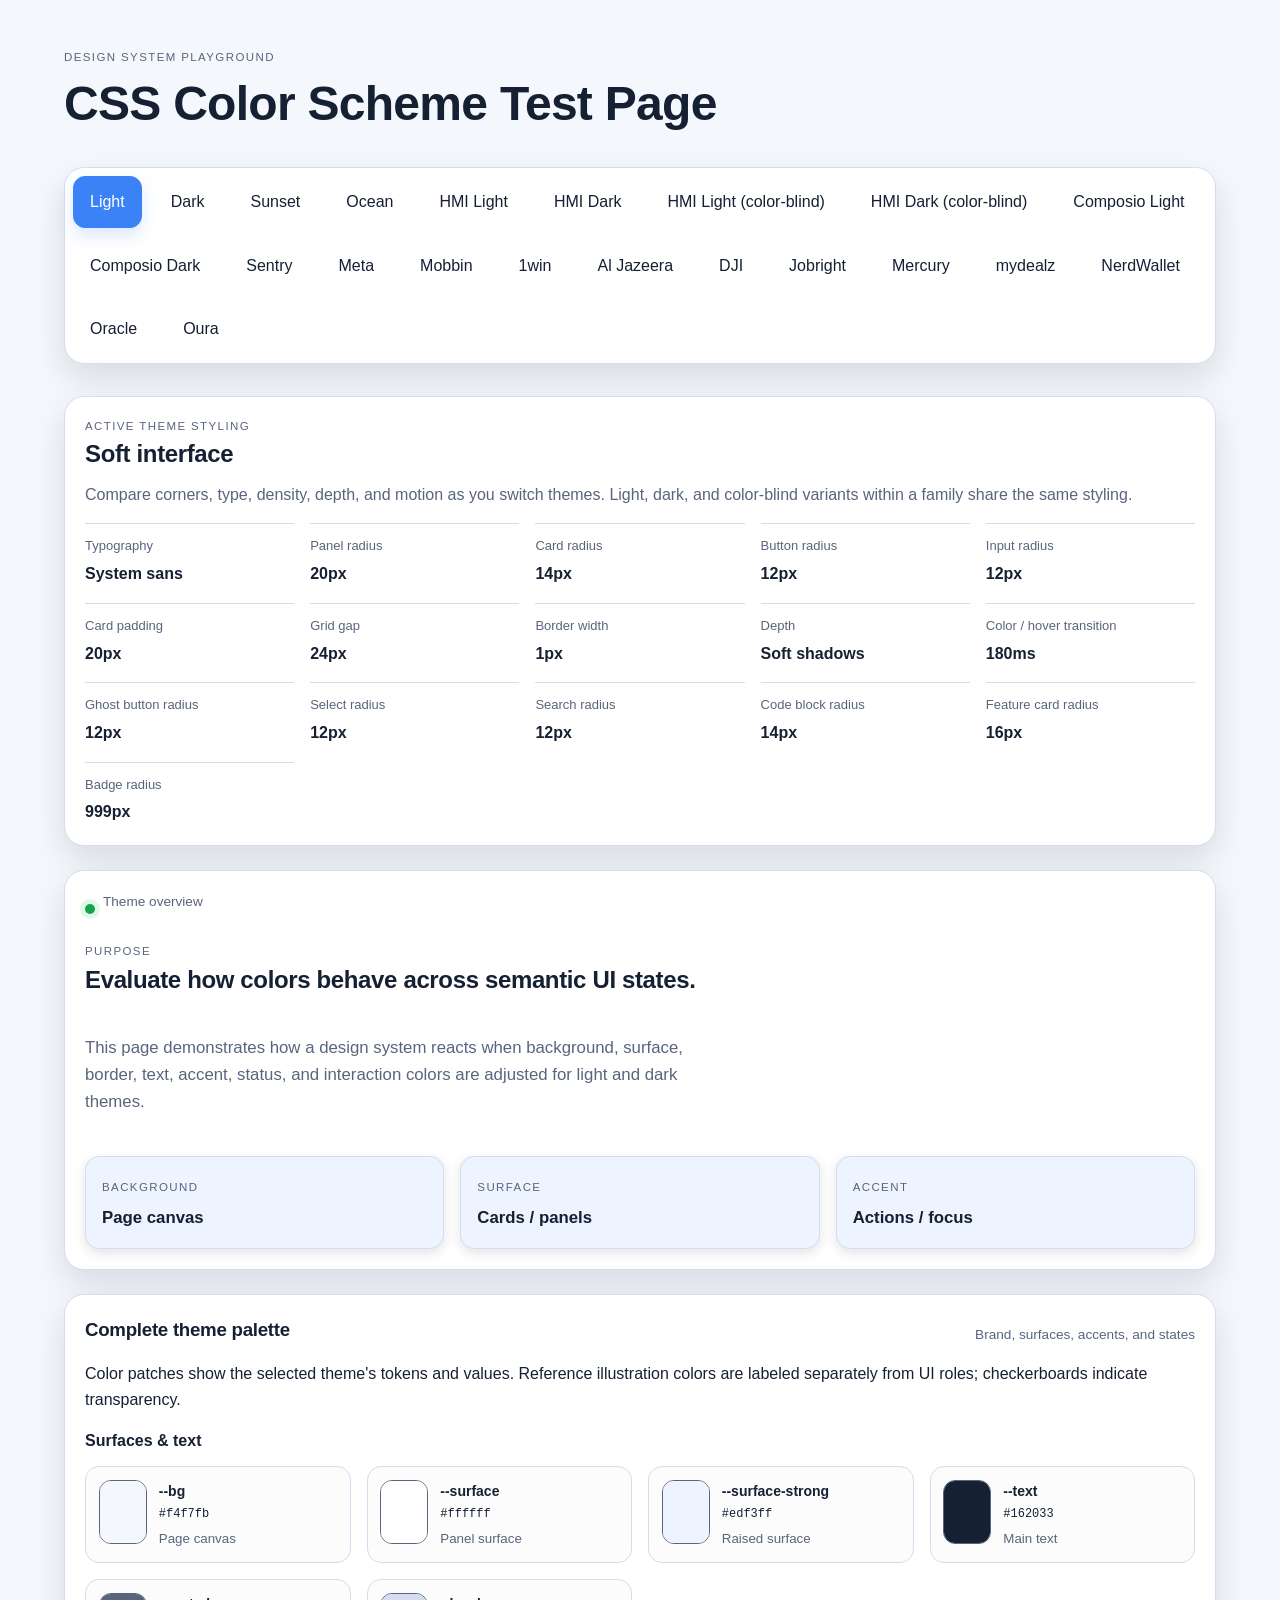
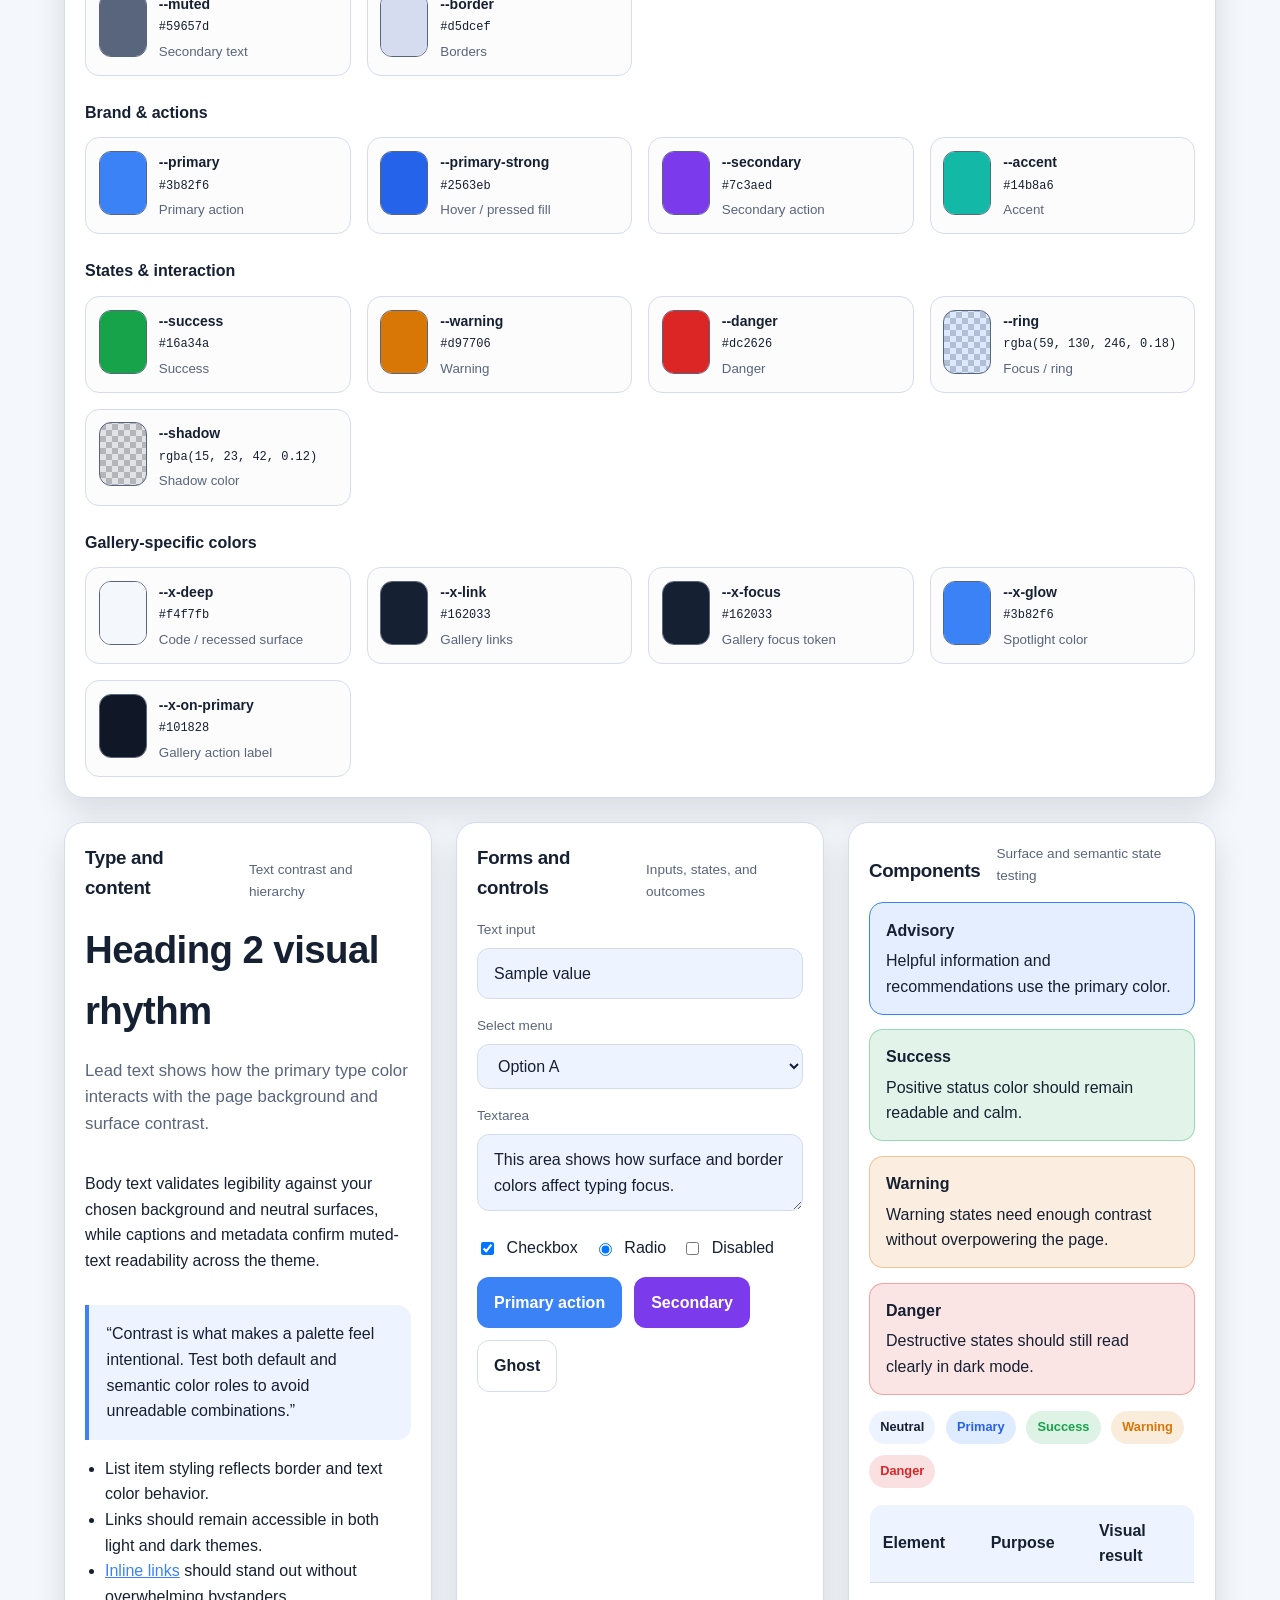
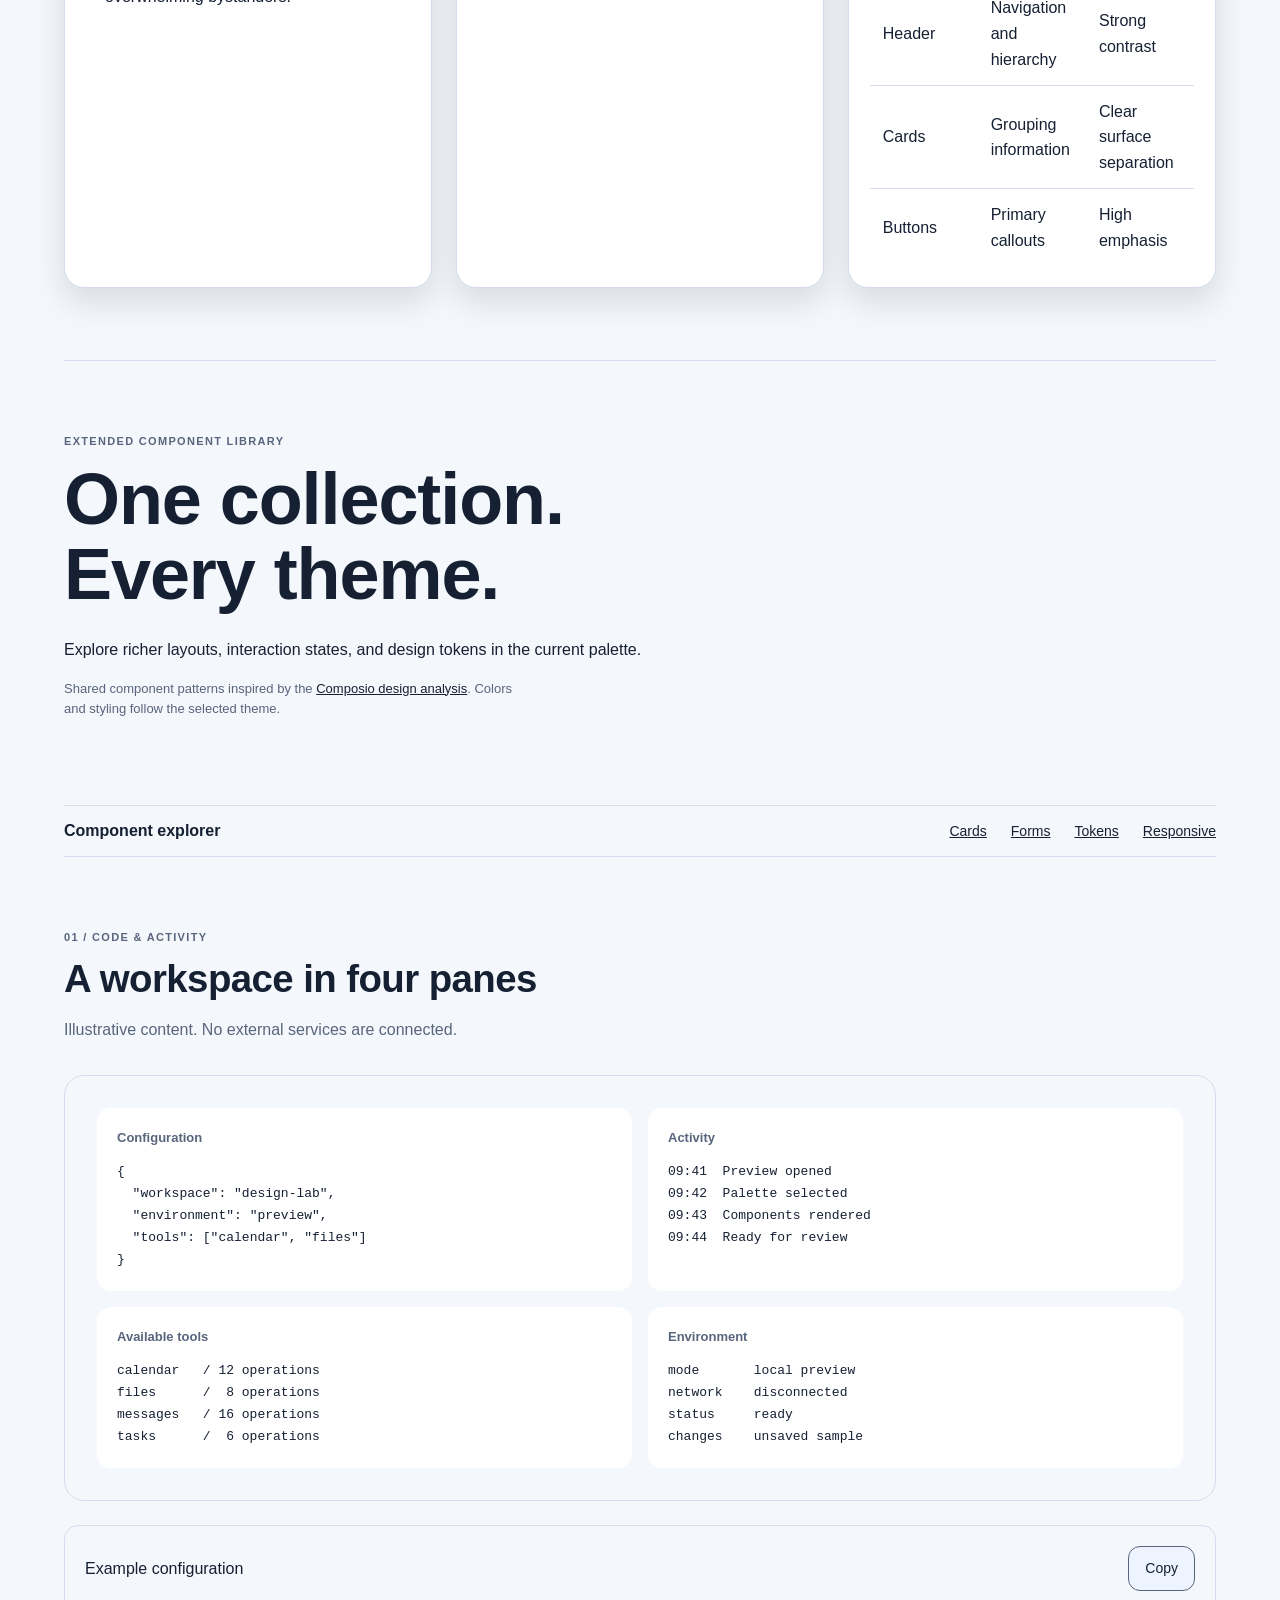
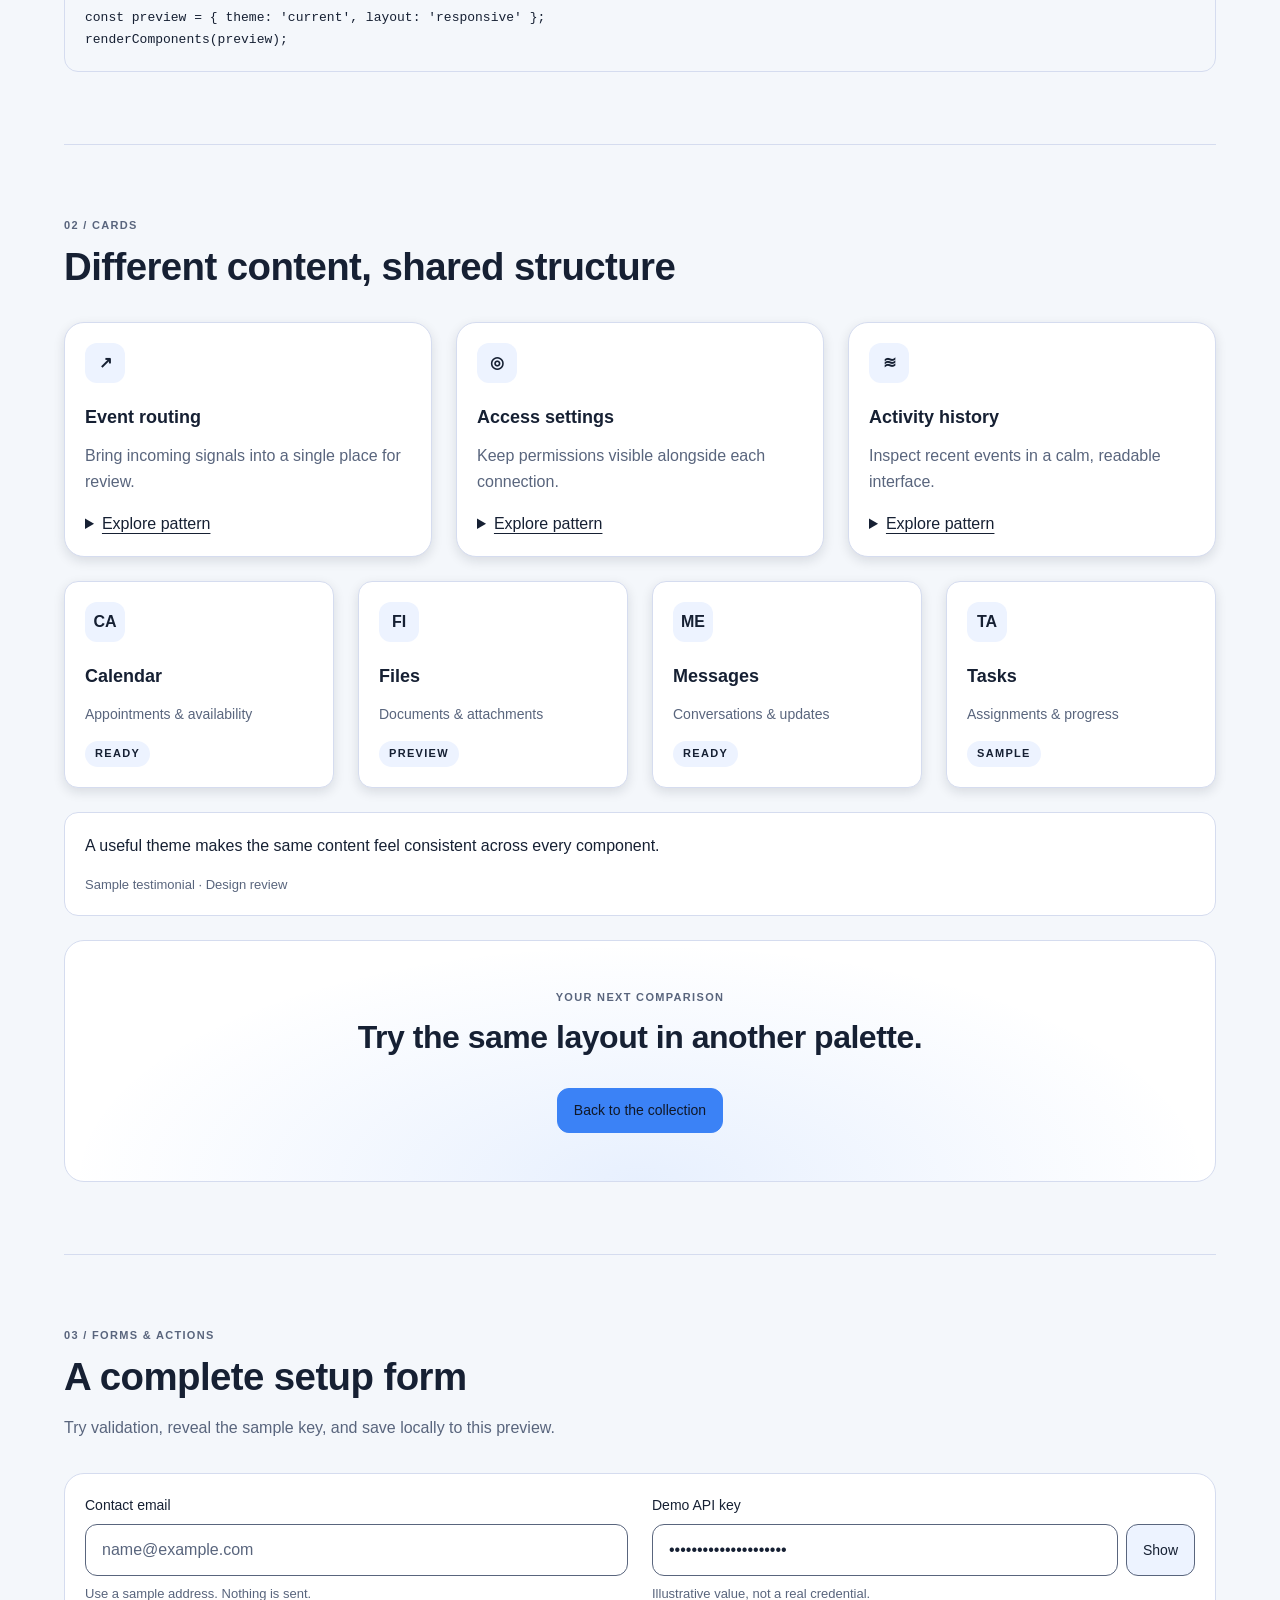
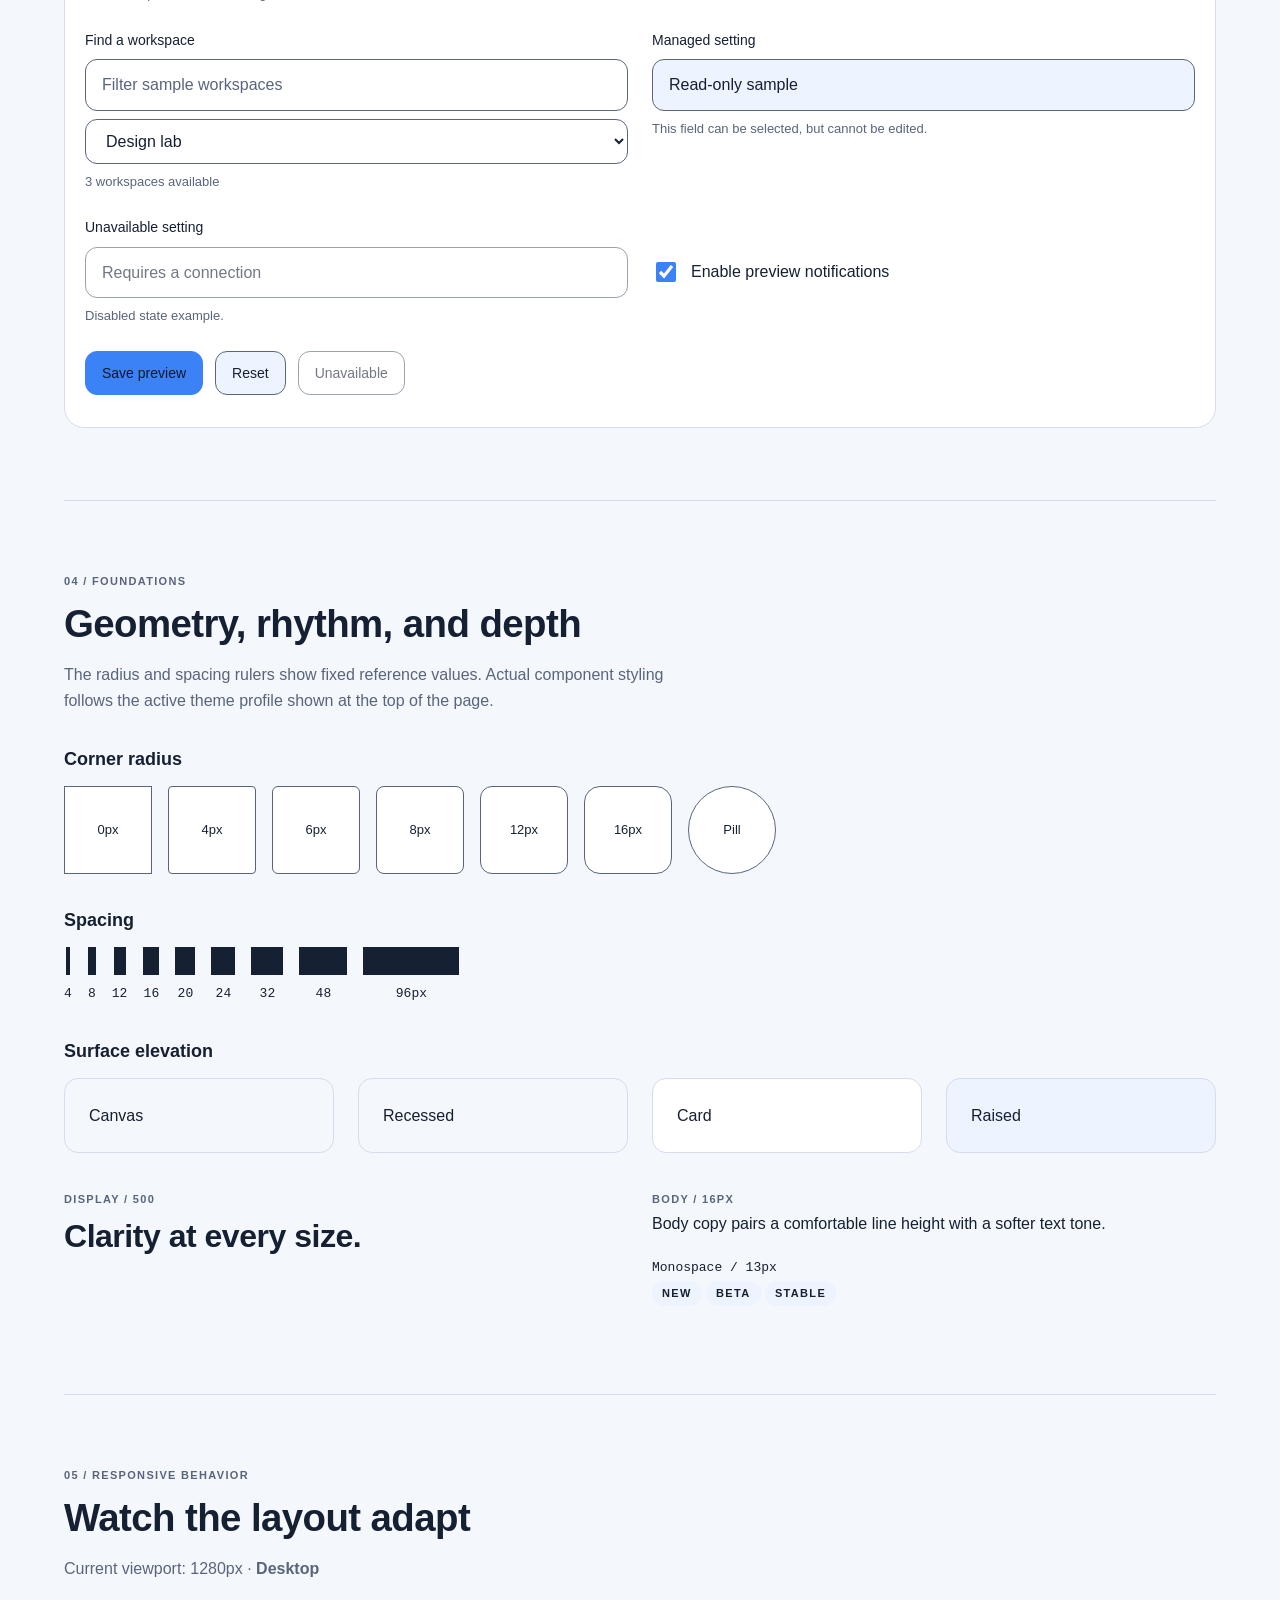
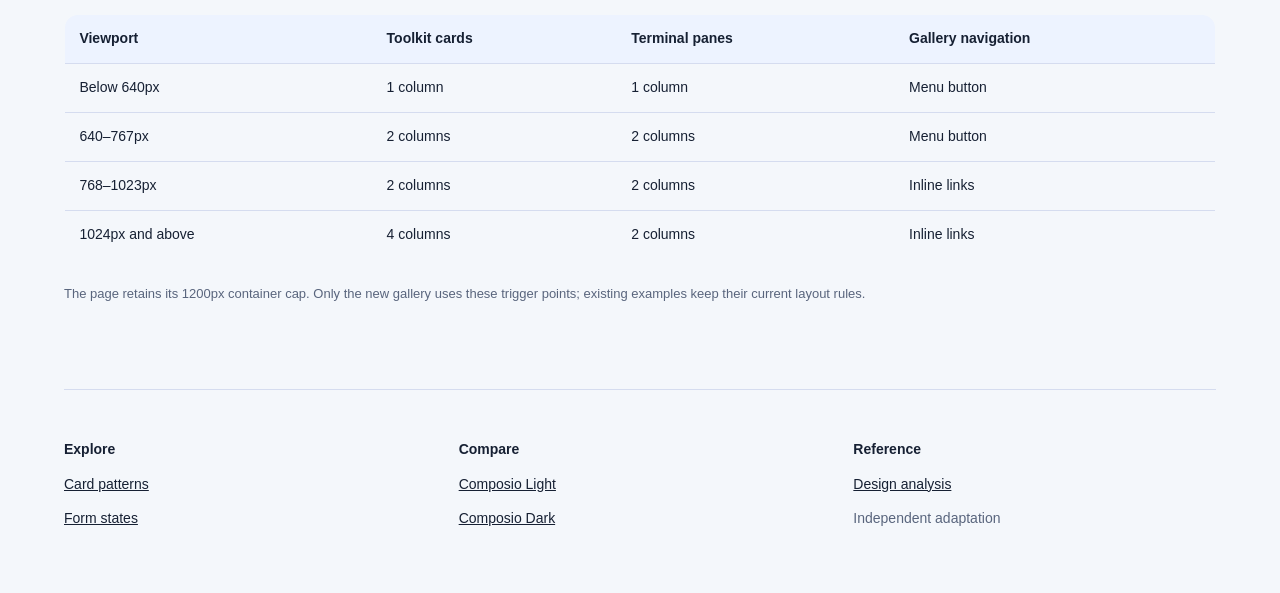
==== commit 3335e1f0: "Add first ten getdesign.md catalog themes" ====
--- a/index.html
+++ b/index.html
@@ -15,6 +15,7 @@
     <link rel="stylesheet" href="sentry.css" />
     <link rel="stylesheet" href="palette.css" />
     <link rel="stylesheet" href="meta.css" />
+    <link rel="stylesheet" href="catalog-themes.css" />
   </head>
   <body>
     <div class="app-shell">
@@ -39,6 +40,16 @@
           <a class="theme-option" data-theme-option="composio-dark" href="composio-dark.html">Composio Dark</a>
           <a class="theme-option" data-theme-option="sentry" href="sentry.html">Sentry</a>
           <a class="theme-option" data-theme-option="meta" href="meta.html">Meta</a>
+          <button class="theme-option" data-theme-option="mobbin" type="button">Mobbin</button>
+          <button class="theme-option" data-theme-option="1win" type="button">1win</button>
+          <button class="theme-option" data-theme-option="aljazeera" type="button">Al Jazeera</button>
+          <button class="theme-option" data-theme-option="dji" type="button">DJI</button>
+          <button class="theme-option" data-theme-option="jobright" type="button">Jobright</button>
+          <button class="theme-option" data-theme-option="mercury" type="button">Mercury</button>
+          <button class="theme-option" data-theme-option="mydealz" type="button">mydealz</button>
+          <button class="theme-option" data-theme-option="nerdwallet" type="button">NerdWallet</button>
+          <button class="theme-option" data-theme-option="oracle" type="button">Oracle</button>
+          <button class="theme-option" data-theme-option="oura" type="button">Oura</button>
         </div>
       </header>
 
@@ -355,6 +366,7 @@
       </main>
     </div>
 
+    <script src="catalog-themes.js"></script>
     <script src="palette.js"></script>
     <script src="script.js"></script>
     <script src="gallery.js"></script>
--- a/catalog-themes.css
+++ b/catalog-themes.css
@@ -0,0 +1,620 @@
+/* Generated by build-catalog-themes.cjs; source guides are in themes/. */
+:root[data-theme="mobbin"] {
+  color-scheme: light;
+  --bg: #ffffff;
+  --surface: #ffffff;
+  --surface-strong: #f3f3f3;
+  --text: #141414;
+  --muted: #707070;
+  --border: #e0e0e0;
+  --primary: #141414;
+  --primary-strong: #141414;
+  --secondary: #f3f3f3;
+  --accent: #0066ff;
+  --on-primary: #ffffff;
+  --success: #197344;
+  --warning: #855600;
+  --danger: #b52632;
+  --shadow: transparent;
+  --ring: #0066ff;
+  --profile-label: Gallery monochrome;
+  --font-label: Saans / Saans (local fallbacks);
+  --font-body: "Saans", "Segoe UI", Arial, sans-serif;
+  --font-heading: "Saans", "Segoe UI", Arial, sans-serif;
+  --heading-weight: 652;
+  --heading-tracking: 0;
+  --body-leading: 1.38;
+  --label-tracking: 0;
+  --label-case: none;
+  --radius-panel: 24px;
+  --radius-card: 24px;
+  --radius-button: 9999px;
+  --radius-control: 9999px;
+  --radius-badge: 9999px;
+  --space-card: 24px;
+  --space-gap: 24px;
+  --section-space: 80px;
+  --panel-elevation: none;
+  --card-elevation: none;
+  --elevation-label: Flat surface layers;
+  --hover-lift: 0px;
+  --reference-primary: #141414;
+  --reference-on-primary: #ffffff;
+  --reference-ink: #141414;
+  --reference-ink-soft: #262626;
+  --reference-text-muted: #707070;
+  --reference-text-faint: #adadad;
+  --reference-canvas: #ffffff;
+  --reference-canvas-soft: #f3f3f3;
+  --reference-field: #f0f0f0;
+  --reference-hairline-soft: #f0f0f0;
+  --reference-hairline: #e0e0e0;
+  --reference-accent: #0066ff;
+}
+:root[data-theme="mobbin"] :is(.primary-button, .theme-option.is-active, .x-button-primary) { color: var(--on-primary); background: var(--primary); }
+:root[data-theme="mobbin"] .secondary-button { color: var(--text); }
+:root[data-theme="mobbin"] .x-gallery { --x-on-primary: var(--on-primary); --x-link: #141414; }
+:root[data-theme="mobbin"] #workspace-search { border-radius: 9999px; }
+:root[data-theme="1win"] {
+  color-scheme: dark;
+  --bg: #141415;
+  --surface: #2e3035;
+  --surface-strong: #2e3035;
+  --text: #f0f2f5;
+  --muted: #9aa1b1;
+  --border: #2d2f33;
+  --primary: #00b24b;
+  --primary-strong: #00b24b;
+  --secondary: #0075ff;
+  --accent: #00b24b;
+  --on-primary: #ffffff;
+  --success: #69d391;
+  --warning: #f0ca62;
+  --danger: #ff9696;
+  --shadow: transparent;
+  --ring: #00b24b;
+  --profile-label: Dense dark rails;
+  --font-label: Inter / Inter (local fallbacks);
+  --font-body: "Inter", "Segoe UI", Arial, sans-serif;
+  --font-heading: "Inter", "Segoe UI", Arial, sans-serif;
+  --heading-weight: 800;
+  --heading-tracking: 0;
+  --body-leading: 1.4;
+  --label-tracking: 0;
+  --label-case: none;
+  --radius-panel: 16px;
+  --radius-card: 16px;
+  --radius-button: 10px;
+  --radius-control: 8px;
+  --radius-badge: 9999px;
+  --space-card: 16px;
+  --space-gap: 16px;
+  --section-space: 80px;
+  --panel-elevation: none;
+  --card-elevation: none;
+  --elevation-label: Flat surface layers;
+  --hover-lift: 0px;
+  --reference-primary: #00b24b;
+  --reference-secondary: #0075ff;
+  --reference-on-primary: #ffffff;
+  --reference-canvas: #141415;
+  --reference-surface: #2e3035;
+  --reference-hairline: #2d2f33;
+  --reference-ink: #f0f2f5;
+  --reference-muted: #9aa1b1;
+  --reference-faint: #53575f;
+  --reference-black: #000000;
+}
+:root[data-theme="1win"] :is(.primary-button, .theme-option.is-active, .x-button-primary) { color: var(--on-primary); background: var(--primary); }
+:root[data-theme="1win"] .secondary-button { color: #ffffff; }
+:root[data-theme="1win"] .x-gallery { --x-on-primary: var(--on-primary); --x-link: #85b9ff; }
+:root[data-theme="aljazeera"] {
+  color-scheme: light;
+  --bg: #ffffff;
+  --surface: #ffffff;
+  --surface-strong: #f0f0f0;
+  --text: #000000;
+  --muted: #595959;
+  --border: #d8d8d8;
+  --primary: #000000;
+  --primary-strong: #000000;
+  --secondary: #f0f0f0;
+  --accent: #fa9000;
+  --on-primary: #ffffff;
+  --success: #197344;
+  --warning: #855600;
+  --danger: #c31833;
+  --shadow: transparent;
+  --ring: #fa9000;
+  --profile-label: Flat news editorial;
+  --font-label: Roboto / Roboto (local fallbacks);
+  --font-body: "Roboto", "Segoe UI", Arial, sans-serif;
+  --font-heading: "Roboto", "Segoe UI", Arial, sans-serif;
+  --heading-weight: 700;
+  --heading-tracking: 0;
+  --body-leading: 1.5;
+  --label-tracking: 0;
+  --label-case: none;
+  --radius-panel: 0px;
+  --radius-card: 0px;
+  --radius-button: 9999px;
+  --radius-control: 4px;
+  --radius-badge: 9999px;
+  --space-card: 16px;
+  --space-gap: 16px;
+  --section-space: 80px;
+  --panel-elevation: none;
+  --card-elevation: none;
+  --elevation-label: Flat surface layers;
+  --hover-lift: 0px;
+  --reference-primary: #fa9000;
+  --reference-on-primary: #ffffff;
+  --reference-live-red: #c31833;
+  --reference-ink: #000000;
+  --reference-charcoal: #333333;
+  --reference-slate: #595959;
+  --reference-canvas: #ffffff;
+  --reference-soft: #f0f0f0;
+  --reference-hairline: #d8d8d8;
+  --reference-silver: #bebebe;
+  --reference-indigo: #272967;
+  --reference-night-navy: #100e2f;
+  --reference-network-canvas: #181818;
+  --reference-gold: #dba200;
+  --reference-amber: #ffa000;
+  --reference-select-gold: #ffc500;
+  --reference-rail-teal: #00cbca;
+  --reference-rail-red: #bc0000;
+  --reference-mist: #dddddd;
+  --reference-graphite: #323232;
+}
+:root[data-theme="aljazeera"] :is(.primary-button, .theme-option.is-active, .x-button-primary) { color: var(--on-primary); background: var(--primary); }
+:root[data-theme="aljazeera"] .secondary-button { color: var(--text); }
+:root[data-theme="aljazeera"] .x-gallery { --x-on-primary: var(--on-primary); --x-link: #000000; }
+:root[data-theme="aljazeera"] .section-kicker { border-left: 4px solid var(--accent); padding-left: 12px; }
+:root[data-theme="dji"] {
+  color-scheme: light;
+  --bg: #ffffff;
+  --surface: #ffffff;
+  --surface-strong: #f7f9fa;
+  --text: #262626;
+  --muted: #6c7073;
+  --border: #d9d9d9;
+  --primary: #0070d5;
+  --primary-strong: #0070d5;
+  --secondary: #f7f9fa;
+  --accent: #0070d5;
+  --on-primary: #ffffff;
+  --success: #197344;
+  --warning: #855600;
+  --danger: #b52632;
+  --shadow: transparent;
+  --ring: #0070d5;
+  --profile-label: Engineering showroom;
+  --font-label: Open Sans / Open Sans (local fallbacks);
+  --font-body: "Open Sans", "Segoe UI", Arial, sans-serif;
+  --font-heading: "Open Sans", "Segoe UI", Arial, sans-serif;
+  --heading-weight: 600;
+  --heading-tracking: -0.03em;
+  --body-leading: 1.5;
+  --label-tracking: 0;
+  --label-case: none;
+  --radius-panel: 0px;
+  --radius-card: 8px;
+  --radius-button: 9999px;
+  --radius-control: 8px;
+  --radius-badge: 9999px;
+  --space-card: 24px;
+  --space-gap: 16px;
+  --section-space: 80px;
+  --panel-elevation: none;
+  --card-elevation: none;
+  --elevation-label: Flat surface layers;
+  --hover-lift: 0px;
+  --reference-primary: #0070d5;
+  --reference-store-blue: #0060ef;
+  --reference-store-blue-tint: #deeafd;
+  --reference-on-primary: #ffffff;
+  --reference-link-blue: #1890ff;
+  --reference-tier-orange: #be4e04;
+  --reference-badge-orange: #fa8c16;
+  --reference-error: #f5222d;
+  --reference-canvas: #ffffff;
+  --reference-canvas-soft: #f7f9fa;
+  --reference-panel: #f6f8f9;
+  --reference-fog: #f5f5f5;
+  --reference-announce: #fafafa;
+  --reference-media-black: #000000;
+  --reference-footer: #272727;
+  --reference-footer-pill: #383838;
+  --reference-footer-divider: #414141;
+  --reference-ink: #262626;
+  --reference-ink-secondary: #595959;
+  --reference-ink-tertiary: #8c8c8c;
+  --reference-store-ink: #333333;
+  --reference-graphite: #3b3e40;
+  --reference-nav-ink: #303233;
+  --reference-slate: #6c7073;
+  --reference-steel: #9fa3a6;
+  --reference-footer-link: #b3b3b3;
+  --reference-hairline: #f0f0f0;
+  --reference-divider: #e8e8e8;
+  --reference-card-border: #d9d9d9;
+  --reference-dashed-border: #dddddd;
+  --reference-input-border: #d4d7d9;
+  --reference-control-border: #cccccc;
+}
+:root[data-theme="dji"] :is(.primary-button, .theme-option.is-active, .x-button-primary) { color: var(--on-primary); background: var(--primary); }
+:root[data-theme="dji"] .secondary-button { color: var(--text); }
+:root[data-theme="dji"] .x-gallery { --x-on-primary: var(--on-primary); --x-link: #262626; }
+:root[data-theme="jobright"] {
+  color-scheme: light;
+  --bg: #ffffff;
+  --surface: #ffffff;
+  --surface-strong: #ecffe0;
+  --text: #000000;
+  --muted: #86909c;
+  --border: #e5e7eb;
+  --primary: #000000;
+  --primary-strong: #000000;
+  --secondary: #f2f4f5;
+  --accent: #00f0a0;
+  --on-primary: #ffffff;
+  --success: #197344;
+  --warning: #855600;
+  --danger: #b52632;
+  --shadow: transparent;
+  --ring: #00f0a0;
+  --profile-label: Spring mint startup;
+  --font-label: Titillium Web / Inter (local fallbacks);
+  --font-body: "Inter", "Segoe UI", Arial, sans-serif;
+  --font-heading: "Titillium Web", "Segoe UI", Arial, sans-serif;
+  --heading-weight: 700;
+  --heading-tracking: 0;
+  --body-leading: 1.6;
+  --label-tracking: 0;
+  --label-case: none;
+  --radius-panel: 40px;
+  --radius-card: 24px;
+  --radius-button: 36px;
+  --radius-control: 16px;
+  --radius-badge: 9999px;
+  --space-card: 32px;
+  --space-gap: 24px;
+  --section-space: 96px;
+  --panel-elevation: none;
+  --card-elevation: none;
+  --elevation-label: Flat surface layers;
+  --hover-lift: 0px;
+  --reference-primary: #00f0a0;
+  --reference-on-primary: #000000;
+  --reference-ink: #000000;
+  --reference-on-dark: #ffffff;
+  --reference-canvas: #ffffff;
+  --reference-canvas-mint: #ecffe0;
+  --reference-muted: #86909c;
+  --reference-hairline: #e5e7eb;
+  --reference-surface-soft: #f2f4f5;
+}
+:root[data-theme="jobright"] :is(.primary-button, .theme-option.is-active, .x-button-primary) { color: var(--on-primary); background: var(--primary); }
+:root[data-theme="jobright"] .secondary-button { color: var(--text); }
+:root[data-theme="jobright"] .x-gallery { --x-on-primary: var(--on-primary); --x-link: #000000; }
+:root[data-theme="jobright"] .section-kicker { border-left: 4px solid var(--accent); padding-left: 12px; }
+:root[data-theme="mercury"] {
+  color-scheme: dark;
+  --bg: #171721;
+  --surface: #1e1e2a;
+  --surface-strong: #ffffff;
+  --text: #ededf3;
+  --muted: #c3c3cc;
+  --border: #70707d;
+  --primary: #5266eb;
+  --primary-strong: #5266eb;
+  --secondary: #1e1e2a;
+  --accent: #5266eb;
+  --on-primary: #ffffff;
+  --success: #69d391;
+  --warning: #f0ca62;
+  --danger: #ff9696;
+  --shadow: transparent;
+  --ring: #5266eb;
+  --profile-label: Ink violet banking;
+  --font-label: arcadiaDisplay / arcadiaDisplay (local fallbacks);
+  --font-body: "arcadiaDisplay", "Segoe UI", Arial, sans-serif;
+  --font-heading: "arcadiaDisplay", "Segoe UI", Arial, sans-serif;
+  --heading-weight: 480;
+  --heading-tracking: 0;
+  --body-leading: 1.4;
+  --label-tracking: 0;
+  --label-case: none;
+  --radius-panel: 16px;
+  --radius-card: 12px;
+  --radius-button: 40px;
+  --radius-control: 8px;
+  --radius-badge: 9999px;
+  --space-card: 24px;
+  --space-gap: 24px;
+  --section-space: 80px;
+  --panel-elevation: none;
+  --card-elevation: none;
+  --elevation-label: Flat surface layers;
+  --hover-lift: 0px;
+  --reference-primary: #5266eb;
+  --reference-on-primary: #ffffff;
+  --reference-periwinkle: #9cb4e8;
+  --reference-canvas: #fbfcfd;
+  --reference-surface: #ffffff;
+  --reference-surface-tint: #fbfbff;
+  --reference-lavender: #edecfb;
+  --reference-night: #171721;
+  --reference-night-raised: #1e1e2a;
+  --reference-ink: #28253b;
+  --reference-ink-secondary: #554e7b;
+  --reference-on-dark: #ededf3;
+  --reference-fog: #c3c3cc;
+  --reference-slate: #70707d;
+}
+:root[data-theme="mercury"] :is(.primary-button, .theme-option.is-active, .x-button-primary) { color: var(--on-primary); background: var(--primary); }
+:root[data-theme="mercury"] .secondary-button { color: var(--text); }
+:root[data-theme="mercury"] .x-gallery { --x-on-primary: var(--on-primary); --x-link: #9cb4e8; }
+:root[data-theme="mydealz"] {
+  color-scheme: light;
+  --bg: #f3f5f7;
+  --surface: #ffffff;
+  --surface-strong: #defde4;
+  --text: #000000;
+  --muted: #6b6d70;
+  --border: #dfe1e4;
+  --primary: #30a83c;
+  --primary-strong: #197e25;
+  --secondary: #ffffff;
+  --accent: #30a83c;
+  --on-primary: #ffffff;
+  --success: #197344;
+  --warning: #855600;
+  --danger: #ce1736;
+  --shadow: transparent;
+  --ring: #30a83c;
+  --profile-label: Dense community feed;
+  --font-label: Averta CY / Averta CY (local fallbacks);
+  --font-body: "Averta CY", "Segoe UI", Arial, sans-serif;
+  --font-heading: "Averta CY", "Segoe UI", Arial, sans-serif;
+  --heading-weight: 700;
+  --heading-tracking: 0;
+  --body-leading: 1.5;
+  --label-tracking: 0;
+  --label-case: none;
+  --radius-panel: 8px;
+  --radius-card: 8px;
+  --radius-button: 540px;
+  --radius-control: 540px;
+  --radius-badge: 9999px;
+  --space-card: 16px;
+  --space-gap: 16px;
+  --section-space: 80px;
+  --panel-elevation: none;
+  --card-elevation: none;
+  --elevation-label: Flat surface layers;
+  --hover-lift: 0px;
+  --reference-primary: #30a83c;
+  --reference-on-primary: #ffffff;
+  --reference-green-strong: #197e25;
+  --reference-discount-surface: #defde4;
+  --reference-hot: #ce1736;
+  --reference-cold: #034eb1;
+  --reference-warm: #fb6001;
+  --reference-premium: #7457dd;
+  --reference-canvas: #f3f5f7;
+  --reference-surface: #ffffff;
+  --reference-ink: #000000;
+  --reference-body: #6b6d70;
+  --reference-muted: #a7a9ac;
+  --reference-hairline: #dfe1e4;
+  --reference-warning-surface: #faf9ca;
+  --reference-warning-text: #9f5c0c;
+}
+:root[data-theme="mydealz"] :is(.primary-button, .theme-option.is-active, .x-button-primary) { color: var(--on-primary); background: var(--primary); }
+:root[data-theme="mydealz"] .secondary-button { color: var(--text); }
+:root[data-theme="mydealz"] .x-gallery { --x-on-primary: var(--on-primary); --x-link: #000000; }
+:root[data-theme="mydealz"] #workspace-search { border-radius: 9999px; }
+:root[data-theme="nerdwallet"] {
+  color-scheme: light;
+  --bg: #ffffff;
+  --surface: #ffffff;
+  --surface-strong: #effcf8;
+  --text: #000000;
+  --muted: #64666a;
+  --border: #d8d9da;
+  --primary: #008254;
+  --primary-strong: #006642;
+  --secondary: #f7f7f7;
+  --accent: #008254;
+  --on-primary: #ffffff;
+  --success: #197344;
+  --warning: #855600;
+  --danger: #b52632;
+  --shadow: transparent;
+  --ring: #008254;
+  --profile-label: Spruce comparison;
+  --font-label: Gotham / Gotham (local fallbacks);
+  --font-body: "Gotham", "Segoe UI", Arial, sans-serif;
+  --font-heading: "Gotham", "Segoe UI", Arial, sans-serif;
+  --heading-weight: 700;
+  --heading-tracking: 0;
+  --body-leading: 1.5;
+  --label-tracking: 0;
+  --label-case: none;
+  --radius-panel: 8px;
+  --radius-card: 4px;
+  --radius-button: 4px;
+  --radius-control: 4px;
+  --radius-badge: 2px;
+  --space-card: 24px;
+  --space-gap: 20px;
+  --section-space: 80px;
+  --panel-elevation: none;
+  --card-elevation: none;
+  --elevation-label: Flat surface layers;
+  --hover-lift: 0px;
+  --reference-primary: #008254;
+  --reference-primary-deep: #006642;
+  --reference-forest: #00482f;
+  --reference-on-primary: #ffffff;
+  --reference-lime-hero: #9ae600;
+  --reference-lime-panel: #e8fdac;
+  --reference-lime-accent: #ddfa88;
+  --reference-lime-ribbon: #a8ea4c;
+  --reference-logo-lime: #8dc63f;
+  --reference-canvas: #ffffff;
+  --reference-canvas-soft: #f7f7f7;
+  --reference-mint-50: #effcf8;
+  --reference-mint-100: #e3faf2;
+  --reference-mint-200: #b7ecda;
+  --reference-hairline: #ebebec;
+  --reference-hairline-strong: #d8d9da;
+  --reference-ink: #000000;
+  --reference-body: #3d4045;
+  --reference-muted: #64666a;
+  --reference-faint: #b1b3b5;
+  --reference-link: #005fb9;
+  --reference-info: #4b99e6;
+  --reference-error: #de2828;
+}
+:root[data-theme="nerdwallet"] :is(.primary-button, .theme-option.is-active, .x-button-primary) { color: var(--on-primary); background: var(--primary); }
+:root[data-theme="nerdwallet"] .secondary-button { color: var(--text); }
+:root[data-theme="nerdwallet"] .x-gallery { --x-on-primary: var(--on-primary); --x-link: #005fb9; }
+:root[data-theme="oracle"] {
+  color-scheme: light;
+  --bg: #ffffff;
+  --surface: #ffffff;
+  --surface-strong: #f1efed;
+  --text: #161513;
+  --muted: #59524b;
+  --border: #e4e1dd;
+  --primary: #312d2a;
+  --primary-strong: #47423e;
+  --secondary: #fbf9f8;
+  --accent: #312d2a;
+  --on-primary: #ffffff;
+  --success: #197344;
+  --warning: #855600;
+  --danger: #b52632;
+  --shadow: transparent;
+  --ring: #227e9e;
+  --profile-label: Warm enterprise editorial;
+  --font-label: Georgia / Georgia (local fallbacks);
+  --font-body: "Georgia", "Segoe UI", Arial, sans-serif;
+  --font-heading: "Georgia", Georgia, serif;
+  --heading-weight: 400;
+  --heading-tracking: 0;
+  --body-leading: 1.4;
+  --label-tracking: 0;
+  --label-case: none;
+  --radius-panel: 15px;
+  --radius-card: 8px;
+  --radius-button: 4px;
+  --radius-control: 6px;
+  --radius-badge: 9999px;
+  --space-card: 24px;
+  --space-gap: 24px;
+  --section-space: 80px;
+  --panel-elevation: none;
+  --card-elevation: none;
+  --elevation-label: Flat surface layers;
+  --hover-lift: 0px;
+  --reference-primary: #312d2a;
+  --reference-primary-pressed: #47423e;
+  --reference-on-primary: #ffffff;
+  --reference-brand-mark: #c74634;
+  --reference-ink: #161513;
+  --reference-ink-deep: #211e1c;
+  --reference-canvas: #ffffff;
+  --reference-canvas-soft: #fbf9f8;
+  --reference-canvas-tint: #f5f4f2;
+  --reference-canvas-warm: #f1efed;
+  --reference-hairline: #e4e1dd;
+  --reference-divider: #e9e7e4;
+  --reference-field-border: #d4cfca;
+  --reference-link: #006b8f;
+  --reference-accent-gold: #f0cc71;
+  --reference-accent-gold-soft: #f7e0a1;
+  --reference-band-teal: #d6e5e5;
+  --reference-band-forest: #33553c;
+  --reference-focus: #227e9e;
+  --reference-error: #d63b25;
+  --reference-disabled-ink: #aea8a2;
+}
+:root[data-theme="oracle"] :is(.primary-button, .theme-option.is-active, .x-button-primary) { color: var(--on-primary); background: var(--primary); }
+:root[data-theme="oracle"] .secondary-button { color: var(--text); }
+:root[data-theme="oracle"] .x-gallery { --x-on-primary: var(--on-primary); --x-link: #006b8f; }
+:root[data-theme="oura"] {
+  color-scheme: light;
+  --bg: #f7f1e8;
+  --surface: #ffffff;
+  --surface-strong: #ececec;
+  --text: #1c1b1a;
+  --muted: #4a4741;
+  --border: #e1dcd3;
+  --primary: #2a72de;
+  --primary-strong: #2a72de;
+  --secondary: #4a4741;
+  --accent: #2a72de;
+  --on-primary: #ffffff;
+  --success: #197344;
+  --warning: #855600;
+  --danger: #b52632;
+  --shadow: transparent;
+  --ring: #2a72de;
+  --profile-label: Warm paper wellness;
+  --font-label: Editorial New / AkkuratLL (local fallbacks);
+  --font-body: "AkkuratLL", "Segoe UI", Arial, sans-serif;
+  --font-heading: "Editorial New", Georgia, serif;
+  --heading-weight: 400;
+  --heading-tracking: 0;
+  --body-leading: 1.5;
+  --label-tracking: 0;
+  --label-case: none;
+  --radius-panel: 40px;
+  --radius-card: 24px;
+  --radius-button: 9999px;
+  --radius-control: 12px;
+  --radius-badge: 9999px;
+  --space-card: 32px;
+  --space-gap: 32px;
+  --section-space: 80px;
+  --panel-elevation: none;
+  --card-elevation: none;
+  --elevation-label: Flat surface layers;
+  --hover-lift: 0px;
+  --reference-primary: #2a72de;
+  --reference-on-primary: #ffffff;
+  --reference-stone: #4a4741;
+  --reference-on-stone: #ffffff;
+  --reference-clay: #6b443d;
+  --reference-espresso: #39221e;
+  --reference-gold: #af751b;
+  --reference-ochre: #bc924c;
+  --reference-gold-soft: #ddaa61;
+  --reference-gold-pale: #ddbe78;
+  --reference-gold-deep: #684d07;
+  --reference-forest: #224228;
+  --reference-olive: #5c6f5d;
+  --reference-sage: #849671;
+  --reference-sage-mute: #7b886d;
+  --reference-sage-pale: #ced4b8;
+  --reference-canvas: #f7f1e8;
+  --reference-surface: #ffffff;
+  --reference-surface-grey: #ececec;
+  --reference-silver: #cccac7;
+  --reference-ink-band: #000000;
+  --reference-ink-band-soft: #19191c;
+  --reference-ink: #1c1b1a;
+  --reference-ash: #838280;
+  --reference-mute: #a8a5a0;
+  --reference-on-dark: #ffffff;
+  --reference-hairline: #e1dcd3;
+  --reference-error: #e33a22;
+}
+:root[data-theme="oura"] :is(.primary-button, .theme-option.is-active, .x-button-primary) { color: var(--on-primary); background: var(--primary); }
+:root[data-theme="oura"] .secondary-button { color: #ffffff; }
+:root[data-theme="oura"] .x-gallery { --x-on-primary: var(--on-primary); --x-link: #4a4741; }
